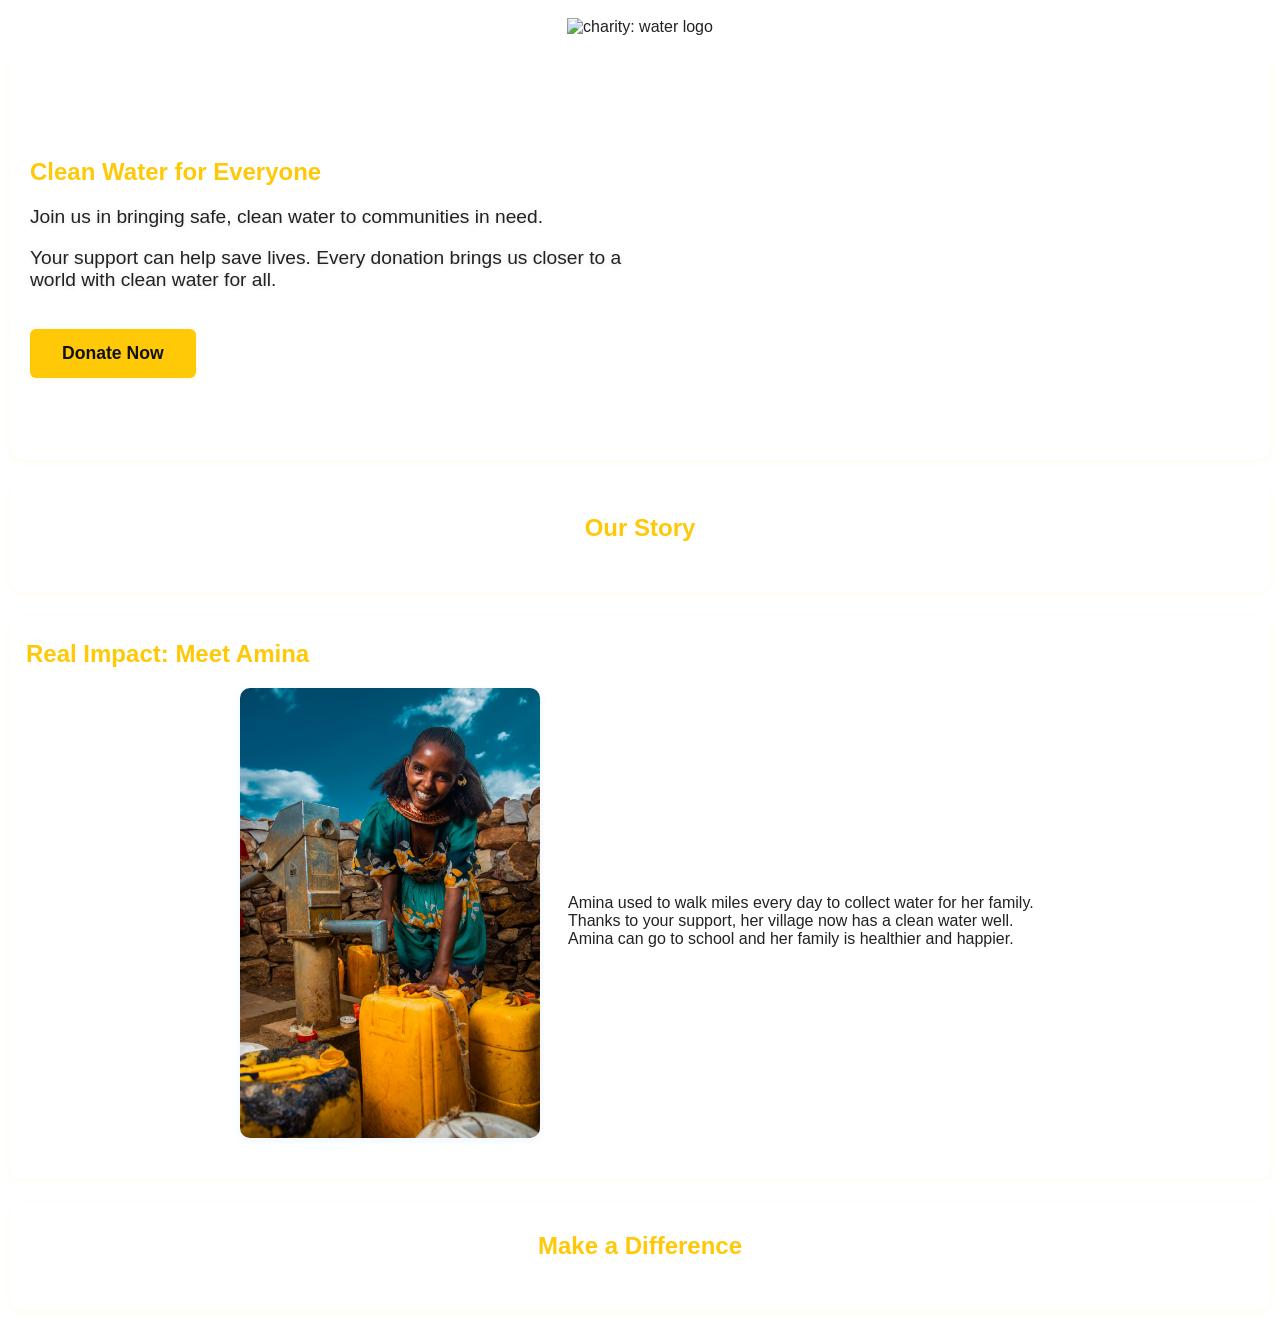
==== index.html @ 270a6a6c "Merge 40f218e3c31eead72f489c00c87bd85d3ef05721 into 8de39972045730d75a49623d07e45319fc58c8f6" ====
<!DOCTYPE html>
<html lang="en">
<head>
    <meta charset="UTF-8">
    <meta name="viewport" content="width=device-width, initial-scale=1.0">
    <title>Charity Water Landing Page</title>
    <link rel="stylesheet" href="styles.css">
</head>
<body>
    <!-- Hero Section: This is the main banner at the top of the page -->
    <!-- Logo banner at the top of the page -->
    <header style="width: 100%; text-align: center; margin-bottom: 24px;">
        <!-- Logo image across the top -->
        <img src="img/cw_logo-2.png" alt="charity: water logo" style="max-width: 320px; width: 90%; height: auto; margin-top: 18px;">
    </header>


    <!-- Hero Section: This is the main banner at the top of the page -->
    <section class="hero">
        <div class="hero-content">
            <!-- Main headline -->
            <h1 style="color: #FFC907;">Clean Water for Everyone</h1>
            <!-- Subheadline -->
            <p>Join us in bringing safe, clean water to communities in need.</p>
            <!-- Call-to-Action moved up below subheadline -->
            <p>Your support can help save lives. Every donation brings us closer to a world with clean water for all.</p>
            <a href="#" class="donate-button">Donate Now</a>
        </div>
        <!-- No hero image -->
    </section>

    <!-- Story Section: This tells the story of the nonprofit -->
    <section class="story">
        <h2>Our Story</h2>
        <p>
         
    </section>

    <!-- Real-World Impact Story Section -->
    <section class="impact-story">
        <!-- Section headline -->
        <h2>Real Impact: Meet Amina</h2>
        <!-- Container for image and text -->
        <div class="impact-content">
            <!-- Impact image -->
            <img src="img/4760_Ethiopia_2019_CG-.jpg" alt="Amina smiling with clean water" class="impact-image">
            <!-- Impact story text -->
            <p>
                Amina used to walk miles every day to collect water for her family. Thanks to your support, her village now has a clean water well. Amina can go to school and her family is healthier and happier.
            </p>
        </div>
    </section>

    <!-- Call-to-Action Section: This encourages visitors to take action -->
    <section class="call-to-action">
        <h2>Make a Difference</h2>
        <!-- The call-to-action content has been moved up to the hero section -->
    </section>
</body>
</html>
---- styles.css ----
/* Responsive Design: Make layout adapt to different screen sizes */
@media (max-width: 900px) {
  .hero {
    flex-direction: column;
    align-items: flex-start;
    text-align: left;
    padding: 24px 8px;
  }
  .hero-content {
    max-width: 100%;
  }
  .hero-image {
    max-width: 100%;
    margin-left: 0;
    margin-top: 18px;
  }
}

@media (max-width: 600px) {
  .hero h1 {
    font-size: 1.4em;
  }
  .hero p {
    font-size: 1em;
  }
  .impact-content {
    display: block;
    text-align: center;
  }
  .impact-image {
    width: 90%;
    max-width: 220px;
  }
}

@media (min-width: 601px) {
  .impact-content {
    display: flex;
    align-items: center;
    justify-content: center;
    gap: 28px;
    text-align: left;
    max-width: 800px;
    margin: 0 auto;
  }
  .impact-image {
    width: 300px;
  }
}
/* charity: water Brand Colors & Fonts

Primary Colors:
- Yellow:     #FFC907
- Blue:       #2E9DF7

Secondary Colors:
- Light Blue: #8BD1CB
- Green:      #4FCB53
- Orange:     #FF902A
- Red:        #F5402C
- Dark Green: #159A48
- Pink:       #F16061

Fonts:
- Proxima Nova
- Avenir

*/

/* 
  Charity: Water Landing Page Styles
  This CSS uses the provided color palette and beginner-friendly styles.
*/

/* Set up the main font and background color for the whole page */
body {
  background-color: #fff; /* White background for the whole page */
  /* Use Proxima Nova as the main font. If not available, use Arial or a generic sans-serif font. */
  font-family: 'Proxima Nova', Arial, sans-serif;
  margin: 0;
  padding: 0;
  color: #222;
}

/* Add a slight shadow and rounded corners to each section for depth */
section {
  background: #fff; /* White background for sections */
  border-radius: 12px; /* Rounded corners */
  box-shadow: 0 2px 8px rgba(255, 201, 7, 0.07); /* Soft yellow shadow */
  margin: 24px 10px; /* Space between sections */
  padding: 24px 16px;
}

/* Hero Section Styles */
.hero {
  display: flex; /* Place content and image side by side */
  align-items: center; /* Vertically center items */
  justify-content: space-between; /* Space between text and image */
  background: #fff; /* White background for hero section */
  color: #222; /* Dark text for contrast */
  text-align: left; /* Align text to the left */
  padding: 40px 20px;
  border-radius: 0 0 16px 16px; /* Only round bottom corners */
  min-height: 320px;
}

/* Container for the hero text */
.hero-content {
  flex: 1;
  max-width: 50%;
}

/* Hero image on the right */
.hero-image {
  flex: 1;
  max-width: 340px;
  width: 100%;
  border-radius: 12px;
  margin-left: 32px;
  box-shadow: 0 2px 8px rgba(0,0,0,0.10);
}
}

/* Make the headline bold and modern */
/* Make the headline bold and modern */
.hero h1 {
  font-size: 2.5em;
  font-weight: bold;
  letter-spacing: 1px;
  margin-bottom: 15px;
  color: #FFC907; /* Yellow color for the headline */
  text-shadow: 0 2px 8px rgba(0,0,0,0.15); /* Soft shadow for readability */
}

/* Style the subheadline */
.hero p {
  font-size: 1.2em;
  margin-top: 0;
  text-shadow: 0 1px 4px rgba(0,0,0,0.12);
}

/* Story Section Styles */
.story {
  background-color: #fff; /* White background for story section */
  color: #222;
  text-align: center;
  padding: 30px 20px;
}

/* Add accent color to section headings */
h2 {
  color: #FFC907; /* Primary yellow */
  margin-top: 0;
  font-weight: bold;
}

/* Call-to-Action Section Styles */
/* Call-to-Action Section Styles */
.call-to-action {
  background-color: #fff; /* White background */
  color: #222;
  text-align: center;
  padding: 30px 20px;
}

/* Style the impact story image */
.impact-image {
  width: 100%;
  max-width: 320px;
  border-radius: 10px;
  margin-bottom: 16px;
  box-shadow: 0 2px 8px rgba(46, 157, 247, 0.10);
}

/* Donate Button Styles */
/* Donate Button Styles with visual enhancements */
.donate-button {
  display: inline-block;
  background-color: #FFC907; /* Yellow */
  color: #111; /* Black text for better contrast */
  padding: 14px 32px;
  text-decoration: none;
  border-radius: 6px;
  font-weight: bold;
  font-size: 1.1em;
  margin-top: 18px;
  box-shadow: 0 2px 8px rgba(255, 201, 7, 0.10);
  transition: background 0.3s, transform 0.2s, box-shadow 0.3s;
  border: none;
  cursor: pointer;
  position: relative;
  overflow: hidden;
}

/* Add a subtle animated shine effect on hover */
.donate-button::after {
  content: "";
  position: absolute;
  top: 0;
  left: -75%;
  width: 50%;
  height: 100%;
  background: linear-gradient(120deg, rgba(255,255,255,0.2) 0%, rgba(255,255,255,0.6) 60%, rgba(255,255,255,0.2) 100%);
  transform: skewX(-20deg);
  transition: left 0.5s;
}
.donate-button:hover::after {
  left: 120%;
}

/* Change button color and add a pop effect on hover */
.donate-button:hover {
  background-color: #e6b800; /* Slightly darker yellow for hover */
  color: #111;
  transform: translateY(-2px) scale(1.06);
  box-shadow: 0 6px 18px rgba(255, 201, 7, 0.18);
}

/* Add a soft shadow and scale effect to images on hover */
.impact-image:hover {
  box-shadow: 0 8px 24px rgba(79, 203, 83, 0.18);
  transform: scale(1.04) rotate(-1deg);
  transition: box-shadow 0.3s, transform 0.3s;
}
}

/* Change button color when hovered */
.donate-button:hover {
  background-color: #e6b800; /* Slightly darker yellow for hover */
  color: #111;
  transform: translateY(-2px) scale(1.04); /* Slight lift */
}

/* Add some spacing between sections */
section {
  margin-bottom: 20px;
}

/* 
  Media Queries for Responsive Design
  Media queries help make your website look good on different screen sizes,
  like phones (small screens) and computers (large screens).
*/

/* This media query applies styles when the screen is 600px wide or less (like on most phones) */
@media (max-width: 600px) {
  /* Make hero section stack vertically on small screens */
  .hero {
    flex-direction: column;
    align-items: flex-start;
    padding: 24px 8px;
    font-size: 1em;
  }

  .hero-content {
    max-width: 100%;
  }

  .hero-image {
    max-width: 100%;
    margin-left: 0;
    margin-top: 18px;
  }

  /* Make headline font size smaller so it fits on small screens */
  .hero h1 {
    font-size: 1.4em;
  }

  /* Make subheadline font size smaller */
  .hero p {
    font-size: 1em;
  }

  /* Make story and call-to-action sections have less padding */
  .story,
  .call-to-action,
  .donation-section {
    padding: 14px 8px;
  }

  /* Make impact story image smaller and stack above the text */
  .impact-content {
    display: block; /* Stack items vertically */
    text-align: center;
  }

  .impact-image {
    width: 90%;    /* Make image take up most of the width */
    max-width: 220px;
  }
}

/* This media query applies styles when the screen is wider than 600px (like on tablets and computers) */
@media (min-width: 601px) {
  /* Show image and text side by side in the impact story */
  .impact-content {
    display: flex;           /* Place items in a row */
    align-items: center;     /* Vertically center items */
    justify-content: center; /* Center the whole group */
    gap: 28px;               /* Space between image and text */
    text-align: left;
    max-width: 800px;
    margin: 0 auto;
  }

  .impact-image {
    width: 300px;
  }
}
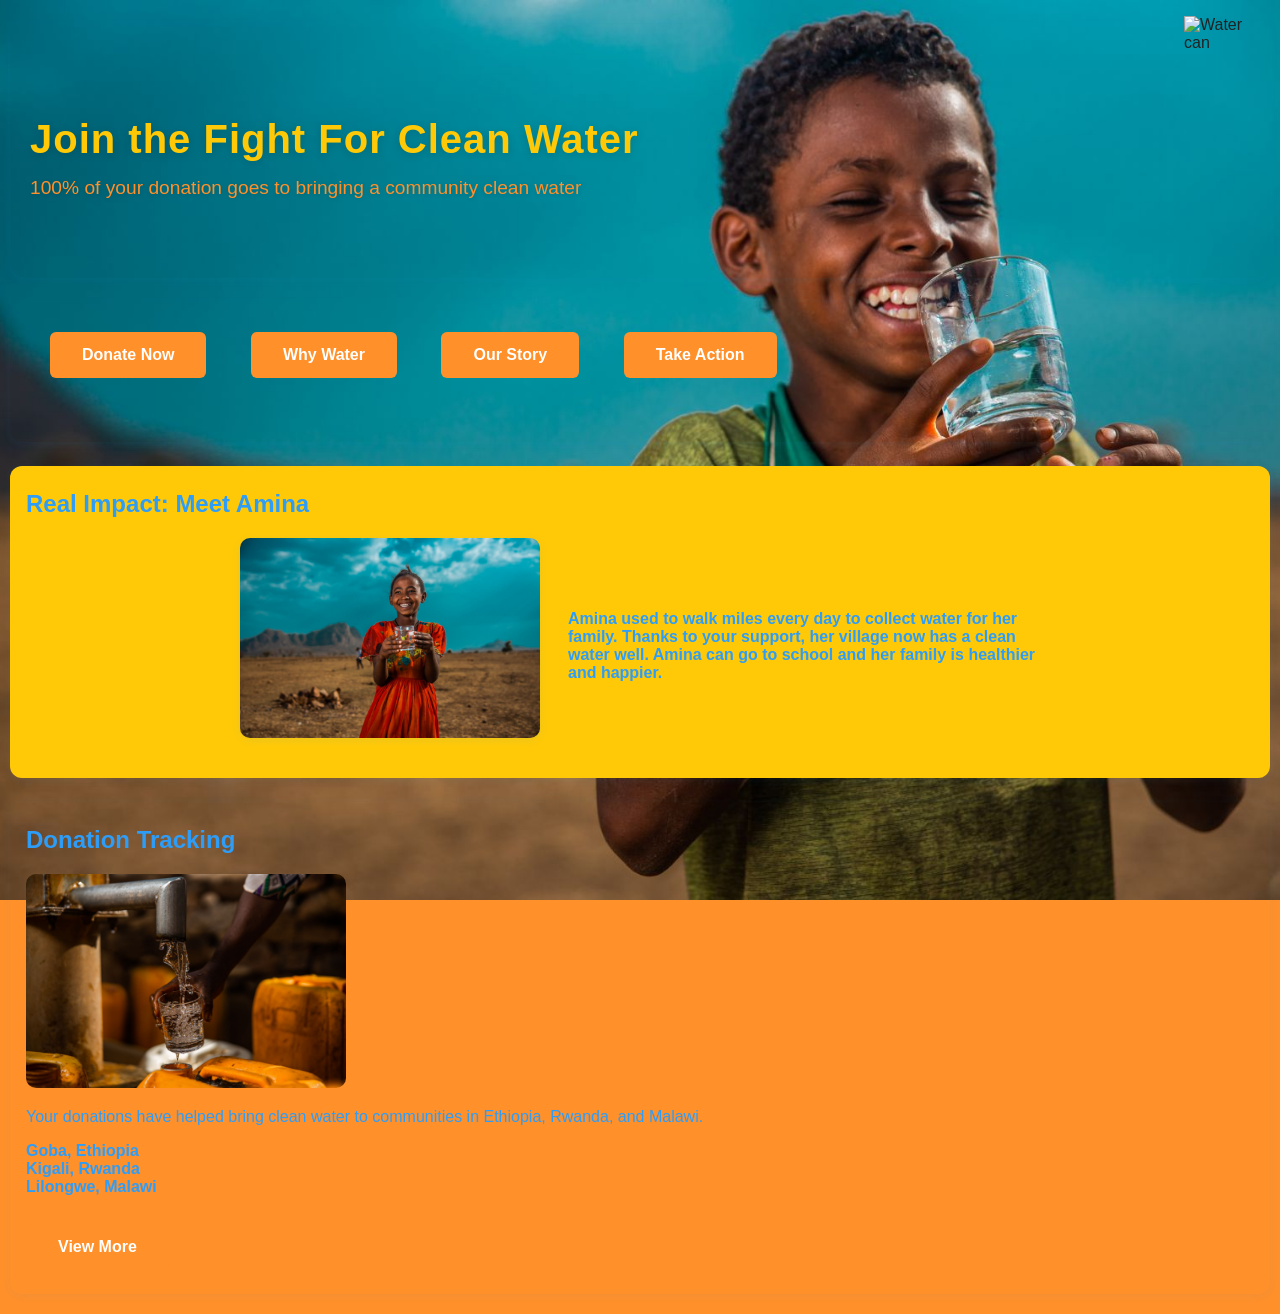
==== commit 22adec6e: "Merge 6e62cc347d6acde64c1f2176687f38a9a14c0275 into cb9a06643edb274144981ac21687853d99c956c7" ====
--- a/index.html
+++ b/index.html
@@ -7,31 +7,23 @@
     <link rel="stylesheet" href="styles.css">
 </head>
 <body>
-    <!-- Hero Section: This is the main banner at the top of the page -->
-    <!-- Logo banner at the top of the page -->
-    <header style="width: 100%; text-align: center; margin-bottom: 24px;">
-        <!-- Logo image across the top -->
-        <img src="img/cw_logo-2.png" alt="charity: water logo" style="max-width: 320px; width: 90%; height: auto; margin-top: 18px;">
-    </header>
-
+    <!-- Water can image in the top-left corner of the page -->
+    <img src="img/water-can-transparent.png" alt="Water can" class="water-can">
 
     <!-- Hero Section: This is the main banner at the top of the page -->
     <section class="hero">
-        <div class="hero-content">
-            <!-- Main headline -->
-            <h1 style="color: #FFC907;">Clean Water for Everyone</h1>
-            <!-- Subheadline -->
-            <p>Join us in bringing safe, clean water to communities in need.</p>
-            <!-- Call-to-Action moved up below subheadline -->
-            <p>Your support can help save lives. Every donation brings us closer to a world with clean water for all.</p>
-            <a href="#" class="donate-button">Donate Now</a>
-        </div>
-        <!-- No hero image -->
+        <!-- Main headline -->
+        <h1>Join the Fight For Clean Water</h1>
+        <!-- Subheadline -->
+        <p>100% of your donation goes to bringing a community clean water</p>
     </section>
 
     <!-- Story Section: This tells the story of the nonprofit -->
     <section class="story">
-        <h2>Our Story</h2>
+        <a href="#" class="story-button">Donate Now</a>
+        <a href="#" class="story-button">Why Water</a>
+        <a href="#" class="story-button our-story-button">Our Story</a>
+        <a href="#" class="story-button">Take Action</a>
         <p>
          
     </section>
@@ -43,7 +35,7 @@
         <!-- Container for image and text -->
         <div class="impact-content">
             <!-- Impact image -->
-            <img src="img/4760_Ethiopia_2019_CG-.jpg" alt="Amina smiling with clean water" class="impact-image">
+            <img src="img/4891_Ethiopia_2019_CG-.jpg" alt="Amina smiling with clean water" class="impact-image">
             <!-- Impact story text -->
             <p>
                 Amina used to walk miles every day to collect water for her family. Thanks to your support, her village now has a clean water well. Amina can go to school and her family is healthier and happier.
@@ -51,10 +43,18 @@
         </div>
     </section>
 
-    <!-- Call-to-Action Section: This encourages visitors to take action -->
-    <section class="call-to-action">
-        <h2>Make a Difference</h2>
-        <!-- The call-to-action content has been moved up to the hero section -->
+    <!-- Donation Tracking Section: Shows communities reached by clean water projects -->
+    <section class="donation-tracking">
+        <h2>Donation Tracking</h2>
+        <img src="img/4666_Ethiopia_2019_CG-.jpg" alt="Community receiving clean water" class="tracking-image">
+        <p>Your donations have helped bring clean water to communities in Ethiopia, Rwanda, and Malawi.</p>
+        <ul class="community-list">
+            <li>Goba, Ethiopia</li>
+            <li>Kigali, Rwanda</li>
+            <li>Lilongwe, Malawi</li>
+        </ul>
+        <a href="#" class="tracking-button">View More</a>
     </section>
+
 </body>
 </html>
--- a/styles.css
+++ b/styles.css
@@ -1,52 +1,3 @@
-/* Responsive Design: Make layout adapt to different screen sizes */
-@media (max-width: 900px) {
-  .hero {
-    flex-direction: column;
-    align-items: flex-start;
-    text-align: left;
-    padding: 24px 8px;
-  }
-  .hero-content {
-    max-width: 100%;
-  }
-  .hero-image {
-    max-width: 100%;
-    margin-left: 0;
-    margin-top: 18px;
-  }
-}
-
-@media (max-width: 600px) {
-  .hero h1 {
-    font-size: 1.4em;
-  }
-  .hero p {
-    font-size: 1em;
-  }
-  .impact-content {
-    display: block;
-    text-align: center;
-  }
-  .impact-image {
-    width: 90%;
-    max-width: 220px;
-  }
-}
-
-@media (min-width: 601px) {
-  .impact-content {
-    display: flex;
-    align-items: center;
-    justify-content: center;
-    gap: 28px;
-    text-align: left;
-    max-width: 800px;
-    margin: 0 auto;
-  }
-  .impact-image {
-    width: 300px;
-  }
-}
 /* charity: water Brand Colors & Fonts
 
 Primary Colors:
@@ -74,90 +25,159 @@
 
 /* Set up the main font and background color for the whole page */
 body {
-  background-color: #fff; /* White background for the whole page */
-  /* Use Proxima Nova as the main font. If not available, use Arial or a generic sans-serif font. */
-  font-family: 'Proxima Nova', Arial, sans-serif;
+  background-color: #FF902A; /* Charity: water orange */
+  background-image: url('img/child.jpg');
+  background-size: cover;
+  background-position: center;
+  background-repeat: no-repeat;
+  background-attachment: fixed;
+  font-family: 'Proxima Nova', sans-serif;
   margin: 0;
   padding: 0;
   color: #222;
+}
+
+/* Position the water can in the top-left corner */
+.water-can {
+  position: fixed;
+  top: 16px;
+  right: 16px;
+  width: 80px;
+  z-index: 10;
 }
 
 /* Add a slight shadow and rounded corners to each section for depth */
 section {
   background: #fff; /* White background for sections */
   border-radius: 12px; /* Rounded corners */
-  box-shadow: 0 2px 8px rgba(255, 201, 7, 0.07); /* Soft yellow shadow */
+  box-shadow: 0 2px 8px rgba(46, 157, 247, 0.07); /* Soft blue shadow */
   margin: 24px 10px; /* Space between sections */
   padding: 24px 16px;
 }
 
 /* Hero Section Styles */
 .hero {
-  display: flex; /* Place content and image side by side */
-  align-items: center; /* Vertically center items */
-  justify-content: space-between; /* Space between text and image */
-  background: #fff; /* White background for hero section */
-  color: #222; /* Dark text for contrast */
-  text-align: left; /* Align text to the left */
-  padding: 40px 20px;
+  position: relative; /* Needed for overlay */
+  /* Set a background image that covers the whole section */
+  background-image: none;
+  background-size: cover;      /* Make the image cover the whole area */
+  background-position: center; /* Center the image */
+  background-repeat: no-repeat;
+  color: #fff;                 /* White text for contrast */
+  text-align: center;          /* Center the text */
+  padding: 60px 20px;          /* Add space above and below */
   border-radius: 0 0 16px 16px; /* Only round bottom corners */
-  min-height: 320px;
-}
-
-/* Container for the hero text */
-.hero-content {
-  flex: 1;
-  max-width: 50%;
-}
-
-/* Hero image on the right */
-.hero-image {
-  flex: 1;
-  max-width: 340px;
-  width: 100%;
-  border-radius: 12px;
-  margin-left: 32px;
-  box-shadow: 0 2px 8px rgba(0,0,0,0.10);
-}
-}
-
-/* Make the headline bold and modern */
+
+  /* Add a dark overlay for better text readability */
+  /* This uses a simple linear-gradient overlay */
+  background-blend-mode: darken;
+  background-color: transparent;
+}
+
 /* Make the headline bold and modern */
 .hero h1 {
   font-size: 2.5em;
   font-weight: bold;
+  color: #FFC907;
+  text-align: left;
   letter-spacing: 1px;
   margin-bottom: 15px;
-  color: #FFC907; /* Yellow color for the headline */
   text-shadow: 0 2px 8px rgba(0,0,0,0.15); /* Soft shadow for readability */
 }
 
 /* Style the subheadline */
 .hero p {
   font-size: 1.2em;
+  color: #FF902A;
+  text-align: left;
   margin-top: 0;
   text-shadow: 0 1px 4px rgba(0,0,0,0.12);
 }
 
 /* Story Section Styles */
 .story {
-  background-color: #fff; /* White background for story section */
+  background-color: transparent;
   color: #222;
-  text-align: center;
+  text-align: left;
   padding: 30px 20px;
+}
+
+/* Style the story section buttons */
+.story-button {
+  display: inline-block;
+  background-color: #FF902A;
+  color: #fff;
+  padding: 14px 32px;
+  margin: 0 20px 18px;
+  text-decoration: none;
+  border-radius: 6px;
+  font-weight: bold;
+}
+
+.our-story-button {
+  background-color: #FF902A;
+  background-image: none;
+}
+
+.impact-story {
+  background-color: #FFC907;
+}
+
+.impact-story h2 {
+  color: #2E9DF7;
+}
+
+.impact-story p {
+  color: #2E9DF7;
+  font-weight: bold;
+}
+
+.donation-tracking {
+  background-color: transparent;
+  color: #FF902A;
+  text-align: left;
+}
+
+.tracking-image {
+  width: 100%;
+  max-width: 320px;
+  border-radius: 10px;
+}
+
+.donation-tracking h2,
+.donation-tracking p {
+  color: #2E9DF7;
+}
+
+.community-list {
+  color: #2E9DF7;
+  font-weight: bold;
+  text-align: left;
+  list-style: none;
+  padding-left: 0;
+}
+
+.tracking-button {
+  display: inline-block;
+  background-color: #FF902A;
+  color: #fff;
+  padding: 14px 32px;
+  margin-top: 12px;
+  text-decoration: none;
+  border-radius: 6px;
+  font-weight: bold;
 }
 
 /* Add accent color to section headings */
 h2 {
-  color: #FFC907; /* Primary yellow */
+  color: #2E9DF7; /* Primary blue */
   margin-top: 0;
   font-weight: bold;
 }
 
-/* Call-to-Action Section Styles */
 /* Call-to-Action Section Styles */
 .call-to-action {
-  background-color: #fff; /* White background */
+  background-color: #FFC907; /* Primary Yellow */
   color: #222;
   text-align: center;
   padding: 30px 20px;
@@ -173,61 +193,25 @@
 }
 
 /* Donate Button Styles */
-/* Donate Button Styles with visual enhancements */
 .donate-button {
   display: inline-block;
-  background-color: #FFC907; /* Yellow */
-  color: #111; /* Black text for better contrast */
+  background-color: #FF902A; /* Orange */
+  color: #fff;
   padding: 14px 32px;
   text-decoration: none;
   border-radius: 6px;
   font-weight: bold;
   font-size: 1.1em;
   margin-top: 18px;
-  box-shadow: 0 2px 8px rgba(255, 201, 7, 0.10);
-  transition: background 0.3s, transform 0.2s, box-shadow 0.3s;
+  box-shadow: 0 2px 8px rgba(79, 203, 83, 0.10);
+  transition: background 0.3s, transform 0.2s;
   border: none;
   cursor: pointer;
-  position: relative;
-  overflow: hidden;
-}
-
-/* Add a subtle animated shine effect on hover */
-.donate-button::after {
-  content: "";
-  position: absolute;
-  top: 0;
-  left: -75%;
-  width: 50%;
-  height: 100%;
-  background: linear-gradient(120deg, rgba(255,255,255,0.2) 0%, rgba(255,255,255,0.6) 60%, rgba(255,255,255,0.2) 100%);
-  transform: skewX(-20deg);
-  transition: left 0.5s;
-}
-.donate-button:hover::after {
-  left: 120%;
-}
-
-/* Change button color and add a pop effect on hover */
-.donate-button:hover {
-  background-color: #e6b800; /* Slightly darker yellow for hover */
-  color: #111;
-  transform: translateY(-2px) scale(1.06);
-  box-shadow: 0 6px 18px rgba(255, 201, 7, 0.18);
-}
-
-/* Add a soft shadow and scale effect to images on hover */
-.impact-image:hover {
-  box-shadow: 0 8px 24px rgba(79, 203, 83, 0.18);
-  transform: scale(1.04) rotate(-1deg);
-  transition: box-shadow 0.3s, transform 0.3s;
-}
 }
 
 /* Change button color when hovered */
 .donate-button:hover {
-  background-color: #e6b800; /* Slightly darker yellow for hover */
-  color: #111;
+  background-color: #159A48; /* Dark Green */
   transform: translateY(-2px) scale(1.04); /* Slight lift */
 }
 
@@ -244,22 +228,10 @@
 
 /* This media query applies styles when the screen is 600px wide or less (like on most phones) */
 @media (max-width: 600px) {
-  /* Make hero section stack vertically on small screens */
+  /* Make hero section padding smaller on small screens */
   .hero {
-    flex-direction: column;
-    align-items: flex-start;
-    padding: 24px 8px;
+    padding: 32px 8px;
     font-size: 1em;
-  }
-
-  .hero-content {
-    max-width: 100%;
-  }
-
-  .hero-image {
-    max-width: 100%;
-    margin-left: 0;
-    margin-top: 18px;
   }
 
   /* Make headline font size smaller so it fits on small screens */
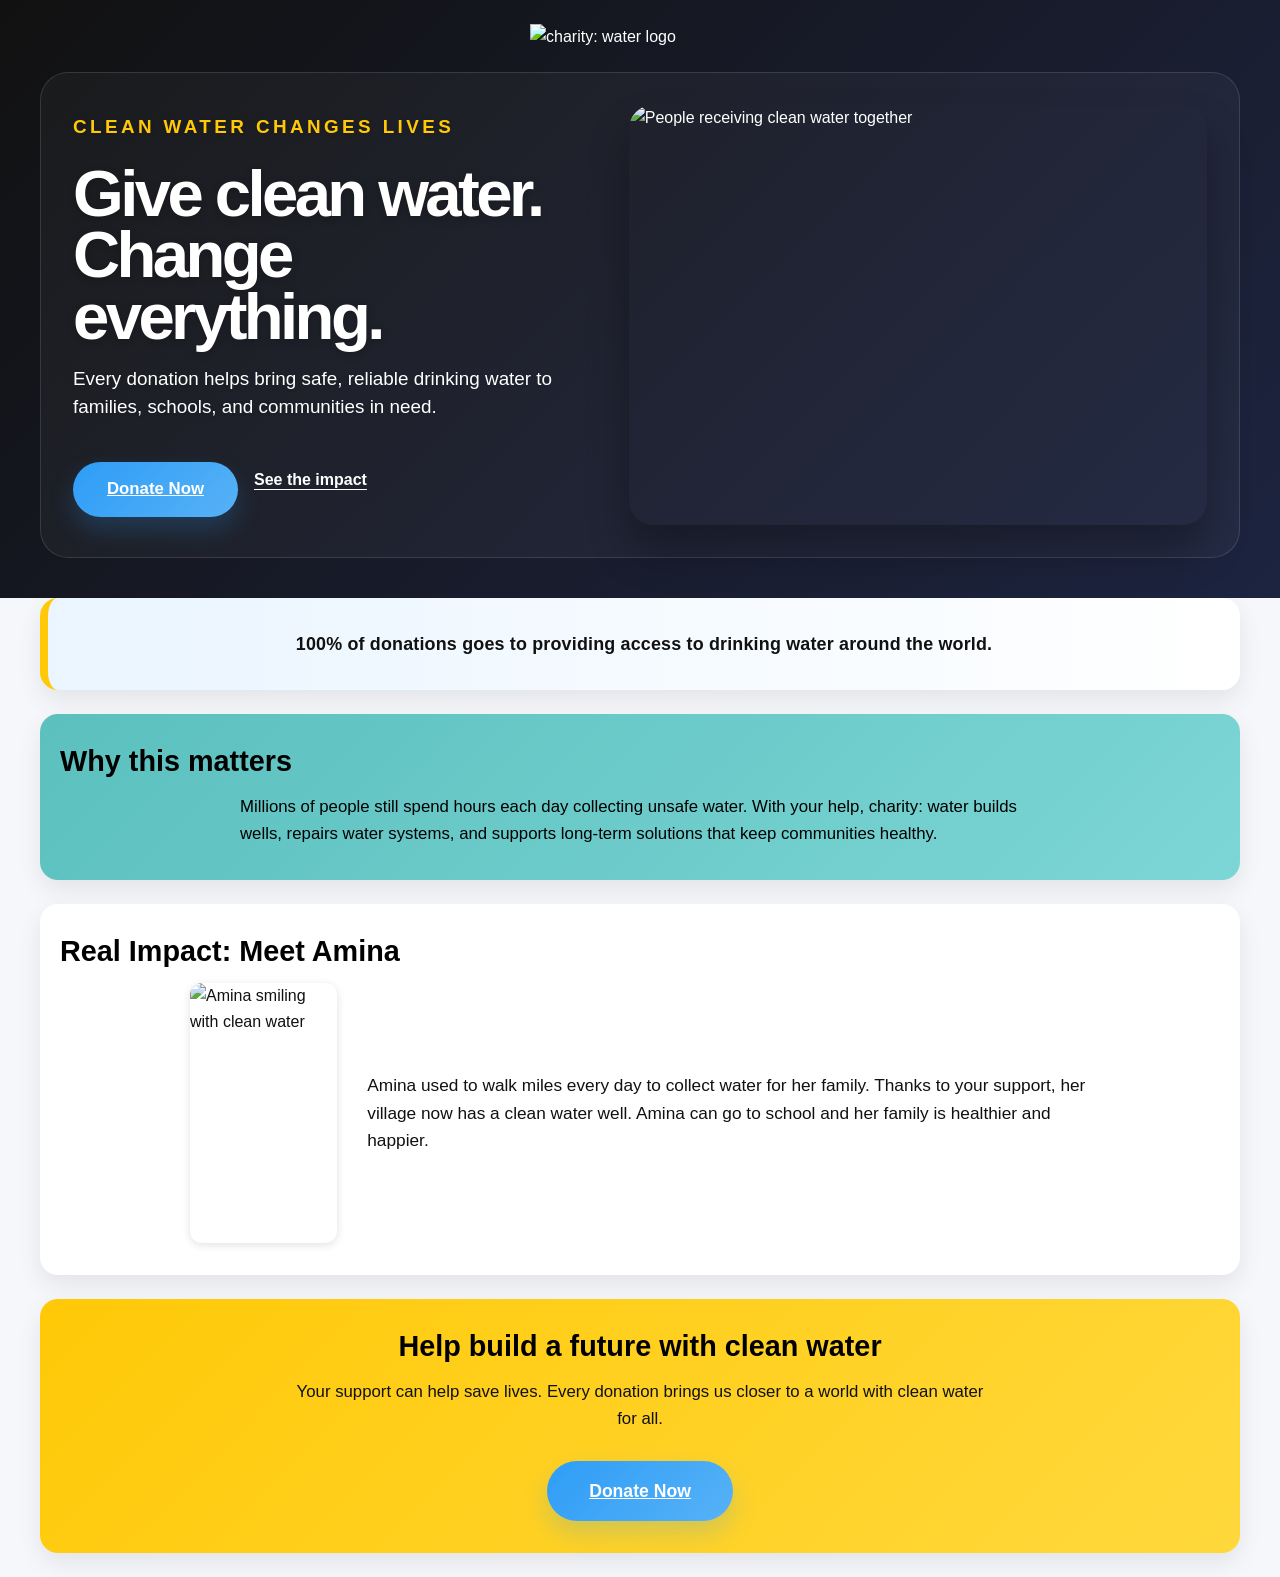
==== commit 4091ef0d: "Merge b5ec76b28bcc269a799c31f60fef8aa94917f5ca into cb9a06643edb274144981ac21687853d99c956c7" ====
--- a/index.html
+++ b/index.html
@@ -3,29 +3,49 @@
 <head>
     <meta charset="UTF-8">
     <meta name="viewport" content="width=device-width, initial-scale=1.0">
-    <title>Charity Water Landing Page</title>
+    <title>charity: water</title>
     <link rel="stylesheet" href="styles.css">
 </head>
 <body>
-    <!-- Water can image in the top-left corner of the page -->
-    <img src="img/water-can-transparent.png" alt="Water can" class="water-can">
-
     <!-- Hero Section: This is the main banner at the top of the page -->
     <section class="hero">
-        <!-- Main headline -->
-        <h1>Join the Fight For Clean Water</h1>
-        <!-- Subheadline -->
-        <p>100% of your donation goes to bringing a community clean water</p>
+        <div class="hero-content">
+            <div class="brand-lockup">
+                <img src="img/cw_logo.png" alt="charity: water logo" class="brand-logo">
+            </div>
+
+            <div class="hero-panel">
+                <div class="hero-copy">
+                    <p class="eyebrow">Clean water changes lives</p>
+                    <!-- Main headline -->
+                    <h1>Give clean water. Change everything.</h1>
+                    <!-- Subheadline -->
+                    <p>Every donation helps bring safe, reliable drinking water to families, schools, and communities in need.</p>
+
+                    <div class="hero-actions">
+                        <a href="https://www.charitywater.org/donate" class="donate-button">Donate Now</a>
+                        <a href="#story" class="secondary-link">See the impact</a>
+                    </div>
+                </div>
+
+                <div class="hero-image-wrap">
+                    <img src="https://images.unsplash.com/photo-1529156069898-49953e39b3ac?auto=format&fit=crop&w=1200&q=80" alt="People receiving clean water together" class="hero-image">
+                </div>
+            </div>
+        </div>
+    </section>
+
+    <!-- Donation statement section -->
+    <section class="statement-banner">
+        <p>100% of donations goes to providing access to drinking water around the world.</p>
     </section>
 
     <!-- Story Section: This tells the story of the nonprofit -->
-    <section class="story">
-        <a href="#" class="story-button">Donate Now</a>
-        <a href="#" class="story-button">Why Water</a>
-        <a href="#" class="story-button our-story-button">Our Story</a>
-        <a href="#" class="story-button">Take Action</a>
+    <section class="story" id="story">
+        <h2>Why this matters</h2>
         <p>
-         
+            Millions of people still spend hours each day collecting unsafe water. With your help, charity: water builds wells, repairs water systems, and supports long-term solutions that keep communities healthy.
+        </p>
     </section>
 
     <!-- Real-World Impact Story Section -->
@@ -35,7 +55,7 @@
         <!-- Container for image and text -->
         <div class="impact-content">
             <!-- Impact image -->
-            <img src="img/4891_Ethiopia_2019_CG-.jpg" alt="Amina smiling with clean water" class="impact-image">
+            <img src="https://images.unsplash.com/photo-1464983953574-0892a716854b?auto=format&fit=crop&w=600&q=80" alt="Amina smiling with clean water" class="impact-image">
             <!-- Impact story text -->
             <p>
                 Amina used to walk miles every day to collect water for her family. Thanks to your support, her village now has a clean water well. Amina can go to school and her family is healthier and happier.
@@ -43,18 +63,11 @@
         </div>
     </section>
 
-    <!-- Donation Tracking Section: Shows communities reached by clean water projects -->
-    <section class="donation-tracking">
-        <h2>Donation Tracking</h2>
-        <img src="img/4666_Ethiopia_2019_CG-.jpg" alt="Community receiving clean water" class="tracking-image">
-        <p>Your donations have helped bring clean water to communities in Ethiopia, Rwanda, and Malawi.</p>
-        <ul class="community-list">
-            <li>Goba, Ethiopia</li>
-            <li>Kigali, Rwanda</li>
-            <li>Lilongwe, Malawi</li>
-        </ul>
-        <a href="#" class="tracking-button">View More</a>
+    <!-- Call-to-Action Section: This encourages visitors to take action -->
+    <section class="call-to-action">
+        <h2>Help build a future with clean water</h2>
+        <p>Your support can help save lives. Every donation brings us closer to a world with clean water for all.</p>
+        <a href="https://www.charitywater.org/donate" class="donate-button donate-button--large">Donate Now</a>
     </section>
-
 </body>
 </html>
--- a/styles.css
+++ b/styles.css
@@ -15,268 +15,296 @@
 Fonts:
 - Proxima Nova
 - Avenir
-
 */
 
-/* 
+/*
   Charity: Water Landing Page Styles
   This CSS uses the provided color palette and beginner-friendly styles.
 */
 
-/* Set up the main font and background color for the whole page */
+:root {
+  --primary-yellow: #FFC907;
+  --primary-blue: #2E9DF7;
+  --teal: #5BC0BE;
+  --white: #ffffff;
+  --black: #000000;
+  --text-dark: #111111;
+  --soft-bg: #F5F7FA;
+  --panel-dark: #1A1A1A;
+  --soft-blue: #EAF5FF;
+}
+
+* {
+  box-sizing: border-box;
+}
+
 body {
-  background-color: #FF902A; /* Charity: water orange */
-  background-image: url('img/child.jpg');
-  background-size: cover;
-  background-position: center;
-  background-repeat: no-repeat;
-  background-attachment: fixed;
-  font-family: 'Proxima Nova', sans-serif;
   margin: 0;
   padding: 0;
-  color: #222;
-}
-
-/* Position the water can in the top-left corner */
-.water-can {
-  position: fixed;
-  top: 16px;
-  right: 16px;
-  width: 80px;
-  z-index: 10;
-}
-
-/* Add a slight shadow and rounded corners to each section for depth */
+  background-color: var(--soft-bg);
+  color: var(--text-dark);
+  font-family: 'Proxima Nova', 'Avenir', Arial, sans-serif;
+  line-height: 1.6;
+}
+
+img {
+  max-width: 100%;
+  display: block;
+}
+
 section {
-  background: #fff; /* White background for sections */
-  border-radius: 12px; /* Rounded corners */
-  box-shadow: 0 2px 8px rgba(46, 157, 247, 0.07); /* Soft blue shadow */
-  margin: 24px 10px; /* Space between sections */
-  padding: 24px 16px;
-}
-
-/* Hero Section Styles */
+  margin: 0 auto 24px;
+  padding: 32px 20px;
+  width: calc(100% - 20px);
+  max-width: 1200px;
+  border-radius: 18px;
+  box-shadow: 0 10px 24px rgba(17, 17, 17, 0.08);
+}
+
+h1,
+h2,
+p {
+  margin-top: 0;
+  line-height: 1.6;
+}
+
+h1 {
+  font-weight: 800;
+}
+
+h2 {
+  color: var(--black);
+  font-size: clamp(1.8rem, 2vw, 2.5rem);
+  line-height: 1.1;
+  font-weight: 800;
+  margin-bottom: 16px;
+}
+
 .hero {
-  position: relative; /* Needed for overlay */
-  /* Set a background image that covers the whole section */
-  background-image: none;
-  background-size: cover;      /* Make the image cover the whole area */
-  background-position: center; /* Center the image */
-  background-repeat: no-repeat;
-  color: #fff;                 /* White text for contrast */
-  text-align: center;          /* Center the text */
-  padding: 60px 20px;          /* Add space above and below */
-  border-radius: 0 0 16px 16px; /* Only round bottom corners */
-
-  /* Add a dark overlay for better text readability */
-  /* This uses a simple linear-gradient overlay */
-  background-blend-mode: darken;
-  background-color: transparent;
-}
-
-/* Make the headline bold and modern */
+  position: relative;
+  width: 100%;
+  max-width: none;
+  min-height: 580px;
+  margin: 0;
+  padding: 24px 20px 40px;
+  border-radius: 0;
+  background: linear-gradient(135deg, #111111 0%, #1d2440 100%);
+  color: var(--white);
+  box-shadow: none;
+}
+
+.hero-content {
+  max-width: 1200px;
+  margin: 0 auto;
+}
+
+.brand-lockup {
+  display: flex;
+  justify-content: center;
+  margin-bottom: 22px;
+}
+
+.brand-logo {
+  max-width: 220px;
+  width: 100%;
+  height: auto;
+  filter: hue-rotate(-18deg) saturate(1.8) brightness(1.1);
+}
+
+.hero-panel {
+  display: flex;
+  align-items: center;
+  justify-content: space-between;
+  gap: 30px;
+  padding: 32px;
+  border: 1px solid rgba(255, 255, 255, 0.12);
+  border-radius: 28px;
+  background: rgba(255, 255, 255, 0.04);
+}
+
+.hero-copy {
+  flex: 1;
+  text-align: left;
+}
+
+.eyebrow {
+  margin-bottom: 10px;
+  color: var(--primary-yellow);
+  font-size: 0.82rem;
+  font-weight: 800;
+  letter-spacing: 0.18em;
+  text-transform: uppercase;
+}
+
 .hero h1 {
-  font-size: 2.5em;
-  font-weight: bold;
-  color: #FFC907;
+  margin-bottom: 18px;
+  color: var(--white);
+  font-size: clamp(2.4rem, 5.1vw, 4.6rem);
+  line-height: 0.94;
+  letter-spacing: -0.055em;
+  font-weight: 900;
+  text-shadow: 0 2px 8px rgba(0, 0, 0, 0.2);
+}
+
+.hero p {
+  max-width: 700px;
+  margin: 0 0 22px;
+  font-size: 1.18rem;
+  line-height: 1.5;
+  text-shadow: 0 1px 4px rgba(0,0,0,0.12);
+}
+
+.hero-actions {
+  display: flex;
+  align-items: center;
+  gap: 16px;
+  flex-wrap: wrap;
+}
+
+.secondary-link {
+  color: var(--white);
+  font-weight: 700;
+  text-decoration: underline;
+  text-underline-offset: 4px;
+}
+
+.hero-image-wrap {
+  flex: 1.1;
+  min-height: 420px;
+  border-radius: 24px;
+  overflow: hidden;
+  box-shadow: 0 26px 42px rgba(0, 0, 0, 0.3);
+}
+
+.hero-image {
+  width: 100%;
+  height: 100%;
+  object-fit: cover;
+  display: block;
+}
+
+.statement-banner {
+  background: linear-gradient(90deg, var(--soft-blue) 0%, var(--white) 100%);
+  border-left: 8px solid var(--primary-yellow);
+  text-align: center;
+  font-size: 1.12rem;
+  font-weight: 700;
+  letter-spacing: 0.01em;
+}
+
+.statement-banner p {
+  margin: 0;
+}
+
+.story {
+  background: linear-gradient(135deg, var(--teal) 0%, #7cd6d5 100%);
+  color: var(--black);
+}
+
+.story p {
+  max-width: 800px;
+  margin: 0 auto;
+  font-size: 1.05rem;
+}
+
+.impact-story {
+  background-color: var(--white);
+}
+
+.impact-content {
+  display: flex;
+  align-items: center;
+  justify-content: center;
+  gap: 30px;
+  max-width: 900px;
+  margin: 0 auto;
   text-align: left;
-  letter-spacing: 1px;
-  margin-bottom: 15px;
-  text-shadow: 0 2px 8px rgba(0,0,0,0.15); /* Soft shadow for readability */
-}
-
-/* Style the subheadline */
-.hero p {
-  font-size: 1.2em;
-  color: #FF902A;
-  text-align: left;
-  margin-top: 0;
-  text-shadow: 0 1px 4px rgba(0,0,0,0.12);
-}
-
-/* Story Section Styles */
-.story {
-  background-color: transparent;
-  color: #222;
-  text-align: left;
-  padding: 30px 20px;
-}
-
-/* Style the story section buttons */
-.story-button {
-  display: inline-block;
-  background-color: #FF902A;
-  color: #fff;
-  padding: 14px 32px;
-  margin: 0 20px 18px;
-  text-decoration: none;
-  border-radius: 6px;
-  font-weight: bold;
-}
-
-.our-story-button {
-  background-color: #FF902A;
-  background-image: none;
-}
-
-.impact-story {
-  background-color: #FFC907;
-}
-
-.impact-story h2 {
-  color: #2E9DF7;
-}
-
-.impact-story p {
-  color: #2E9DF7;
-  font-weight: bold;
-}
-
-.donation-tracking {
-  background-color: transparent;
-  color: #FF902A;
-  text-align: left;
-}
-
-.tracking-image {
-  width: 100%;
-  max-width: 320px;
-  border-radius: 10px;
-}
-
-.donation-tracking h2,
-.donation-tracking p {
-  color: #2E9DF7;
-}
-
-.community-list {
-  color: #2E9DF7;
-  font-weight: bold;
-  text-align: left;
-  list-style: none;
-  padding-left: 0;
-}
-
-.tracking-button {
-  display: inline-block;
-  background-color: #FF902A;
-  color: #fff;
-  padding: 14px 32px;
-  margin-top: 12px;
-  text-decoration: none;
-  border-radius: 6px;
-  font-weight: bold;
-}
-
-/* Add accent color to section headings */
-h2 {
-  color: #2E9DF7; /* Primary blue */
-  margin-top: 0;
-  font-weight: bold;
-}
-
-/* Call-to-Action Section Styles */
+}
+
+.impact-image {
+  width: 300px;
+  height: 260px;
+  object-fit: cover;
+  border-radius: 12px;
+  box-shadow: 0 2px 8px rgba(0, 0, 0, 0.12);
+}
+
+.impact-content p {
+  margin: 0;
+  font-size: 1.08rem;
+}
+
 .call-to-action {
-  background-color: #FFC907; /* Primary Yellow */
-  color: #222;
+  background: linear-gradient(135deg, var(--primary-yellow) 0%, #ffd83c 100%);
   text-align: center;
-  padding: 30px 20px;
-}
-
-/* Style the impact story image */
-.impact-image {
-  width: 100%;
-  max-width: 320px;
-  border-radius: 10px;
-  margin-bottom: 16px;
-  box-shadow: 0 2px 8px rgba(46, 157, 247, 0.10);
-}
-
-/* Donate Button Styles */
+}
+
+.call-to-action h2 {
+  color: var(--black);
+}
+
+.call-to-action p {
+  max-width: 700px;
+  margin: 0 auto 10px;
+  font-size: 1.05rem;
+}
+
 .donate-button {
   display: inline-block;
-  background-color: #FF902A; /* Orange */
-  color: #fff;
-  padding: 14px 32px;
-  text-decoration: none;
-  border-radius: 6px;
-  font-weight: bold;
-  font-size: 1.1em;
   margin-top: 18px;
-  box-shadow: 0 2px 8px rgba(79, 203, 83, 0.10);
-  transition: background 0.3s, transform 0.2s;
-  border: none;
-  cursor: pointer;
-}
-
-/* Change button color when hovered */
+  padding: 14px 34px;
+  background: linear-gradient(135deg, var(--primary-blue) 0%, #57b2f6 100%);
+  color: var(--white);
+  border-radius: 999px;
+  font-weight: 700;
+  font-size: 1.05rem;
+  box-shadow: 0 12px 24px rgba(46, 157, 247, 0.22);
+  transition: transform 0.2s ease, box-shadow 0.2s ease;
+}
+
 .donate-button:hover {
-  background-color: #159A48; /* Dark Green */
-  transform: translateY(-2px) scale(1.04); /* Slight lift */
-}
-
-/* Add some spacing between sections */
-section {
-  margin-bottom: 20px;
-}
-
-/* 
-  Media Queries for Responsive Design
-  Media queries help make your website look good on different screen sizes,
-  like phones (small screens) and computers (large screens).
-*/
-
-/* This media query applies styles when the screen is 600px wide or less (like on most phones) */
+  background: linear-gradient(135deg, #248ee4 0%, #3aa3f1 100%);
+  transform: translateY(-2px);
+  box-shadow: 0 16px 28px rgba(46, 157, 247, 0.28);
+}
+
+.donate-button--large {
+  padding: 16px 42px;
+  font-size: 1.1rem;
+}
+
 @media (max-width: 600px) {
-  /* Make hero section padding smaller on small screens */
+  section {
+    width: calc(100% - 12px);
+    padding: 24px 14px;
+  }
+
   .hero {
-    padding: 32px 8px;
-    font-size: 1em;
-  }
-
-  /* Make headline font size smaller so it fits on small screens */
+    padding: 60px 14px;
+  }
+
   .hero h1 {
-    font-size: 1.4em;
-  }
-
-  /* Make subheadline font size smaller */
+    font-size: 2.2rem;
+  }
+
   .hero p {
-    font-size: 1em;
-  }
-
-  /* Make story and call-to-action sections have less padding */
-  .story,
-  .call-to-action,
-  .donation-section {
-    padding: 14px 8px;
-  }
-
-  /* Make impact story image smaller and stack above the text */
+    font-size: 1rem;
+  }
+
   .impact-content {
-    display: block; /* Stack items vertically */
+    display: block;
     text-align: center;
   }
 
   .impact-image {
-    width: 90%;    /* Make image take up most of the width */
-    max-width: 220px;
-  }
-}
-
-/* This media query applies styles when the screen is wider than 600px (like on tablets and computers) */
-@media (min-width: 601px) {
-  /* Show image and text side by side in the impact story */
-  .impact-content {
-    display: flex;           /* Place items in a row */
-    align-items: center;     /* Vertically center items */
-    justify-content: center; /* Center the whole group */
-    gap: 28px;               /* Space between image and text */
-    text-align: left;
-    max-width: 800px;
-    margin: 0 auto;
-  }
-
-  .impact-image {
-    width: 300px;
-  }
-}+    width: 100%;
+    max-width: 280px;
+    margin: 0 auto 16px;
+  }
+
+  .donate-button,
+  .donate-button--large {
+    width: 100%;
+    text-align: center;
+  }
+}
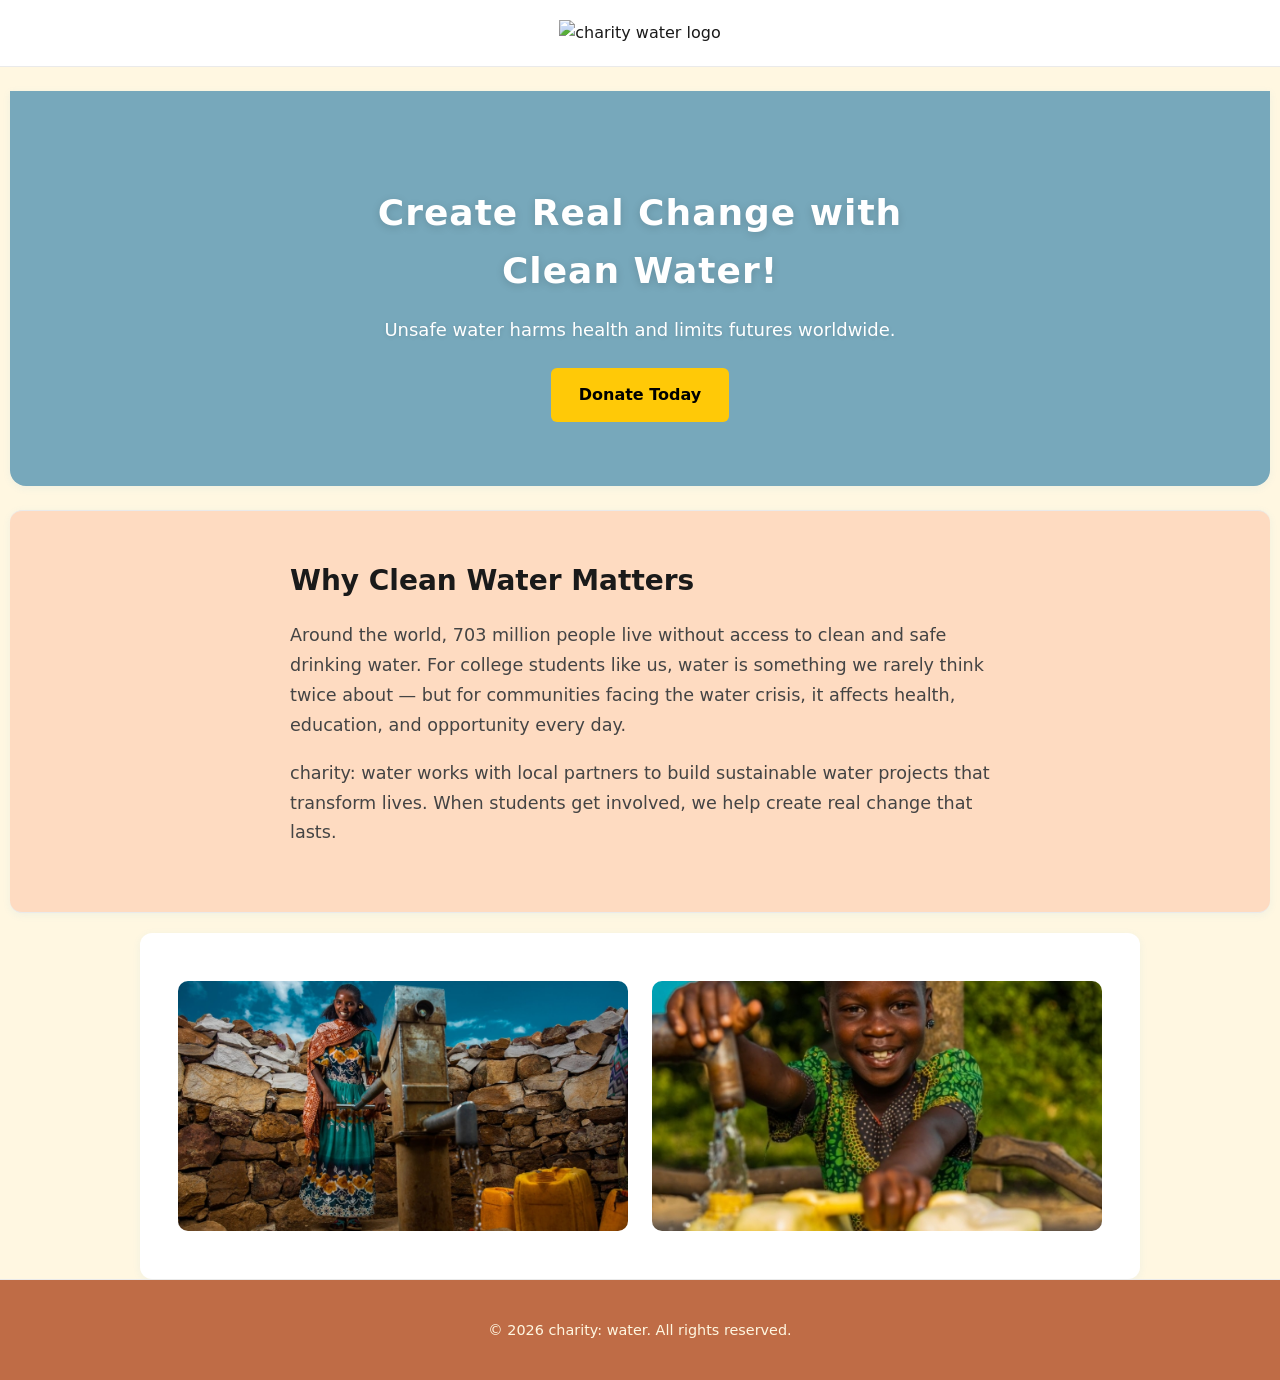
==== commit dcef6ecf: "Final landing page build" ====
--- a/index.html
+++ b/index.html
@@ -1,73 +1,51 @@
 <!DOCTYPE html>
 <html lang="en">
 <head>
-    <meta charset="UTF-8">
-    <meta name="viewport" content="width=device-width, initial-scale=1.0">
-    <title>charity: water</title>
-    <link rel="stylesheet" href="styles.css">
+  <meta charset="UTF-8">
+  <meta name="viewport" content="width=device-width, initial-scale=1.0">
+  <title>Charity Water Landing Page</title>
+  <link rel="stylesheet" href="styles.css">
 </head>
+
 <body>
-    <!-- Hero Section: This is the main banner at the top of the page -->
-    <section class="hero">
-        <div class="hero-content">
-            <div class="brand-lockup">
-                <img src="img/cw_logo.png" alt="charity: water logo" class="brand-logo">
-            </div>
 
-            <div class="hero-panel">
-                <div class="hero-copy">
-                    <p class="eyebrow">Clean water changes lives</p>
-                    <!-- Main headline -->
-                    <h1>Give clean water. Change everything.</h1>
-                    <!-- Subheadline -->
-                    <p>Every donation helps bring safe, reliable drinking water to families, schools, and communities in need.</p>
+  <!-- HEADER -->
+  <header>
+    <img src="img/cw_logo.png" class="logo" alt="charity water logo">
+  </header>
 
-                    <div class="hero-actions">
-                        <a href="https://www.charitywater.org/donate" class="donate-button">Donate Now</a>
-                        <a href="#story" class="secondary-link">See the impact</a>
-                    </div>
-                </div>
+  <!-- HERO SECTION -->
+  <section class="hero">
+    <div class="hero-content">
+      <h1>Create Real Change with Clean Water!</h1>
+      <p>Unsafe water harms health and limits futures worldwide.</p>
+      <a class="cta" href="#">Donate Today</a>
+    </div>
+  </section>
 
-                <div class="hero-image-wrap">
-                    <img src="https://images.unsplash.com/photo-1529156069898-49953e39b3ac?auto=format&fit=crop&w=1200&q=80" alt="People receiving clean water together" class="hero-image">
-                </div>
-            </div>
-        </div>
-    </section>
+  <!-- STORY SECTION -->
+  <section class="story">
+    <div class="story-content">
+      <h2>Why Clean Water Matters</h2>
+      <p>
+        Around the world, 703 million people live without access to clean and safe drinking water.
+        For college students like us, water is something we rarely think twice about — but for
+        communities facing the water crisis, it affects health, education, and opportunity every day.
+      </p>
+      <p>
+        charity: water works with local partners to build sustainable water projects that transform
+        lives. When students get involved, we help create real change that lasts.
+      </p>
+    </div>
+  </section>
 
-    <!-- Donation statement section -->
-    <section class="statement-banner">
-        <p>100% of donations goes to providing access to drinking water around the world.</p>
-    </section>
+    <!-- IMAGE GALLERY -->
+  <section class="images-gallery">
+    <img src="img/water1.jpg" alt="water image 1">
+    <img src="img/water2.jpg" alt="water image 2">
+  </section>
 
-    <!-- Story Section: This tells the story of the nonprofit -->
-    <section class="story" id="story">
-        <h2>Why this matters</h2>
-        <p>
-            Millions of people still spend hours each day collecting unsafe water. With your help, charity: water builds wells, repairs water systems, and supports long-term solutions that keep communities healthy.
-        </p>
-    </section>
-
-    <!-- Real-World Impact Story Section -->
-    <section class="impact-story">
-        <!-- Section headline -->
-        <h2>Real Impact: Meet Amina</h2>
-        <!-- Container for image and text -->
-        <div class="impact-content">
-            <!-- Impact image -->
-            <img src="https://images.unsplash.com/photo-1464983953574-0892a716854b?auto=format&fit=crop&w=600&q=80" alt="Amina smiling with clean water" class="impact-image">
-            <!-- Impact story text -->
-            <p>
-                Amina used to walk miles every day to collect water for her family. Thanks to your support, her village now has a clean water well. Amina can go to school and her family is healthier and happier.
-            </p>
-        </div>
-    </section>
-
-    <!-- Call-to-Action Section: This encourages visitors to take action -->
-    <section class="call-to-action">
-        <h2>Help build a future with clean water</h2>
-        <p>Your support can help save lives. Every donation brings us closer to a world with clean water for all.</p>
-        <a href="https://www.charitywater.org/donate" class="donate-button donate-button--large">Donate Now</a>
-    </section>
-</body>
-</html>
+  <!-- FOOTER -->
+  <footer class="footer">
+    <p>© 2026 charity: water. All rights reserved.</p>
+  </footer>
--- a/styles.css
+++ b/styles.css
@@ -15,296 +15,422 @@
 Fonts:
 - Proxima Nova
 - Avenir
+
 */
 
-/*
+/* 
   Charity: Water Landing Page Styles
   This CSS uses the provided color palette and beginner-friendly styles.
 */
 
-:root {
-  --primary-yellow: #FFC907;
-  --primary-blue: #2E9DF7;
-  --teal: #5BC0BE;
-  --white: #ffffff;
-  --black: #000000;
-  --text-dark: #111111;
-  --soft-bg: #F5F7FA;
-  --panel-dark: #1A1A1A;
-  --soft-blue: #EAF5FF;
-}
-
+/* Set up the main font and background color for the whole page */
+body {
+  background-color: #f4f8fb; /* Soft light blue for a fresh look */
+  font-family: 'Avenir', 'Proxima Nova', Arial, sans-serif;
+  margin: 0;
+  padding: 0;
+  color: #222;
+}
+
+/* Add a slight shadow and rounded corners to each section for depth */
+section {
+  background: #fff; /* White background for sections */
+  border-radius: 12px; /* Rounded corners */
+  box-shadow: 0 2px 8px rgba(46, 157, 247, 0.07); /* Soft blue shadow */
+  margin: 24px 10px; /* Space between sections */
+  padding: 24px 16px;
+}
+
+/* Hero Section Styles */
+.hero {
+  position: relative; /* Needed for overlay */
+  /* Set a background image that covers the whole section */
+  background-image: url('https://images.unsplash.com/photo-1506744038136-46273834b3fb?auto=format&fit=crop&w=1500&q=80');
+  background-size: cover;      /* Make the image cover the whole area */
+  background-position: center; /* Center the image */
+  background-repeat: no-repeat;
+  color: #fff;                 /* White text for contrast */
+  text-align: center;          /* Center the text */
+  padding: 60px 20px;          /* Add space above and below */
+  border-radius: 0 0 16px 16px; /* Only round bottom corners */
+
+  /* Add a dark overlay for better text readability */
+  /* This uses a simple linear-gradient overlay */
+  background-blend-mode: darken;
+  background-color: rgba(46, 157, 247, 0.45); /* Blue overlay */
+}
+
+/* Make the headline bold and modern */
+.hero h1 {
+  font-size: 2.5em;
+  font-weight: bold;
+  letter-spacing: 1px;
+  margin-bottom: 15px;
+  text-shadow: 0 2px 8px rgba(0,0,0,0.15); /* Soft shadow for readability */
+}
+
+/* Style the subheadline */
+.hero p {
+  font-size: 1.2em;
+  margin-top: 0;
+  text-shadow: 0 1px 4px rgba(0,0,0,0.12);
+}
+
+/* Story Section Styles */
+.story {
+  background-color: #8BD1CB; /* Secondary Light Blue */
+  color: #222;
+  text-align: center;
+  padding: 30px 20px;
+}
+
+/* Add accent color to section headings */
+h2 {
+  color: #2E9DF7; /* Primary blue */
+  margin-top: 0;
+  font-weight: bold;
+}
+
+/* Call-to-Action Section Styles */
+.call-to-action {
+  background-color: #FFC907; /* Primary Yellow */
+  color: #222;
+  text-align: center;
+  padding: 30px 20px;
+}
+
+/* Style the impact story image */
+.impact-image {
+  width: 100%;
+  max-width: 320px;
+  border-radius: 10px;
+  margin-bottom: 16px;
+  box-shadow: 0 2px 8px rgba(46, 157, 247, 0.10);
+}
+
+/* Donate Button Styles */
+.donate-button {
+  display: inline-block;
+  background-color: #4FCB53; /* Green */
+  color: #fff;
+  padding: 14px 32px;
+  text-decoration: none;
+  border-radius: 6px;
+  font-weight: bold;
+  font-size: 1.1em;
+  margin-top: 18px;
+  box-shadow: 0 2px 8px rgba(79, 203, 83, 0.10);
+  transition: background 0.3s, transform 0.2s;
+  border: none;
+  cursor: pointer;
+}
+
+/* Change button color when hovered */
+.donate-button:hover {
+  background-color: #159A48; /* Dark Green */
+  transform: translateY(-2px) scale(1.04); /* Slight lift */
+}
+
+/* Add some spacing between sections */
+section {
+  margin-bottom: 20px;
+}
+
+/* 
+  Media Queries for Responsive Design
+  Media queries help make your website look good on different screen sizes,
+  like phones (small screens) and computers (large screens).
+*/
+
+/* This media query applies styles when the screen is 600px wide or less (like on most phones) */
+@media (max-width: 600px) {
+  /* Make hero section padding smaller on small screens */
+  .hero {
+    padding: 32px 8px;
+    font-size: 1em;
+  }
+
+  /* Make headline font size smaller so it fits on small screens */
+  .hero h1 {
+    font-size: 1.4em;
+  }
+
+  /* Make subheadline font size smaller */
+  .hero p {
+    font-size: 1em;
+  }
+
+  /* Make story and call-to-action sections have less padding */
+  .story,
+  .call-to-action,
+  .donation-section {
+    padding: 14px 8px;
+  }
+
+  /* Make impact story image smaller and stack above the text */
+  .impact-content {
+    display: block; /* Stack items vertically */
+    text-align: center;
+  }
+
+  .impact-image {
+    width: 90%;    /* Make image take up most of the width */
+    max-width: 220px;
+  }
+}
+
+/* This media query applies styles when the screen is wider than 600px (like on tablets and computers) */
+@media (min-width: 601px) {
+  /* Show image and text side by side in the impact story */
+  .impact-content {
+    display: flex;           /* Place items in a row */
+    align-items: center;     /* Vertically center items */
+    justify-content: center; /* Center the whole group */
+    gap: 28px;               /* Space between image and text */
+    text-align: left;
+    max-width: 800px;
+    margin: 0 auto;
+  }
+
+  .impact-image {
+    width: 300px;
+  }
+}
+/* Core Layout & Base Styles */
 * {
   box-sizing: border-box;
 }
 
 body {
+  background-color: #f4f8fb; /* Soft light blue for a fresh look */
+  font-family: system-ui, -apple-system, BlinkMacSystemFont, "Segoe UI", Roboto, sans-serif;
   margin: 0;
-  padding: 0;
-  background-color: var(--soft-bg);
-  color: var(--text-dark);
-  font-family: 'Proxima Nova', 'Avenir', Arial, sans-serif;
+  color: #1a1a1a;
   line-height: 1.6;
-}
-
-img {
-  max-width: 100%;
-  display: block;
-}
-
-section {
-  margin: 0 auto 24px;
-  padding: 32px 20px;
-  width: calc(100% - 20px);
-  max-width: 1200px;
-  border-radius: 18px;
-  box-shadow: 0 10px 24px rgba(17, 17, 17, 0.08);
-}
-
-h1,
-h2,
-p {
-  margin-top: 0;
-  line-height: 1.6;
-}
-
-h1 {
-  font-weight: 800;
-}
-
-h2 {
-  color: var(--black);
-  font-size: clamp(1.8rem, 2vw, 2.5rem);
-  line-height: 1.1;
-  font-weight: 800;
-  margin-bottom: 16px;
-}
-
+  text-align: center;
+}
+
+/* Header */
+header {
+  background: #ffffff;
+  padding: 1.25rem 2rem;
+  border-bottom: 1px solid #eaeaea;
+}
+
+.logo {
+  height: 60px;
+}
+
+/* Hero Section */
 .hero {
-  position: relative;
-  width: 100%;
-  max-width: none;
-  min-height: 580px;
-  margin: 0;
-  padding: 24px 20px 40px;
-  border-radius: 0;
-  background: linear-gradient(135deg, #111111 0%, #1d2440 100%);
-  color: var(--white);
-  box-shadow: none;
+  background: #f7f9fa;
+  padding: 4rem 1.25rem;
 }
 
 .hero-content {
-  max-width: 1200px;
-  margin: 0 auto;
-}
-
-.brand-lockup {
+  max-width: 650px;
+  margin: 0 auto;
+}
+
+.hero h1 {
+  font-size: 2.25rem;
+  margin-bottom: 1rem;
+}
+
+.hero p {
+  font-size: 1.125rem;
+  color: #555555;
+  margin-bottom: 1.5rem;
+}
+
+/* Call to Action */
+.cta {
+  display: inline-block;
+  background-color: #f9c80e;
+  color: #000000;
+  padding: 0.875rem 1.75rem;
+  border-radius: 6px;
+  text-decoration: none;
+  font-weight: 700;
+  transition: transform 0.2s ease, background-color 0.2s ease;
+}
+
+.cta:hover,
+.cta:focus-visible {
+  background-color: #e2b50b;
+  transform: translateY(-2px);
+  outline: 2px solid #000;
+  outline-offset: 2px;
+}
+
+/* STORY SECTION */
+.story {
+  background: #ffffff;
+  padding: 3rem 1.25rem;
+  border-top: 1px solid #eaeaea;
+  border-bottom: 1px solid #eaeaea;
+}
+
+.story-content {
+  max-width: 700px;
+  margin: 0 auto;
+  text-align: left;
+}
+
+.story h2 {
+  font-size: 1.75rem;
+  margin-bottom: 1rem;
+  color: #1a1a1a;
+}
+
+.story p {
+  font-size: 1.1rem;
+  color: #444444;
+  margin-bottom: 1rem;
+  line-height: 1.7;
+}
+
+/* Gallery Layout */
+.images-gallery {
   display: flex;
   justify-content: center;
-  margin-bottom: 22px;
-}
-
-.brand-logo {
-  max-width: 220px;
-  width: 100%;
-  height: auto;
-  filter: hue-rotate(-18deg) saturate(1.8) brightness(1.1);
-}
-
-.hero-panel {
+  gap: 1.5rem;
+  padding: 3rem 1.25rem;
+  max-width: 1000px;
+  margin: 0 auto;
+}
+
+.images-gallery img {
+  width: 50%;
+  max-width: 450px;
+  height: 250px;
+  object-fit: cover;
+  border-radius: 10px;
+}
+
+/* Mobile Responsiveness */
+@media (max-width: 768px) {
+  .images-gallery {
+    flex-direction: column;
+  }
+
+  .images-gallery img {
+    width: 100%;
+    height: auto;
+  }
+}
+
+/* Footer */
+.footer {
+  background: #ffffff;
+  padding: 1.5rem;
+  border-top: 1px solid #eaeaea;
+  font-size: 0.9rem;
+  color: #666;
+}
+/* BRAND COLORS */
+:root {
+  --yellow: #FFC907;
+  --light-blue: #77A8BB;
+  --light-cream: #FFF7E1;
+  --peach: #FEDBC1;
+  --brown: #BF6C46;
+}
+
+/* Base */
+body {
+  background-color: var(--light-cream);
+  font-family: system-ui, -apple-system, BlinkMacSystemFont, "Segoe UI", Roboto, sans-serif;
+  margin: 0;
+  color: #1a1a1a;
+  line-height: 1.6;
+  text-align: center;
+}
+
+/* Header */
+header {
+  background: #ffffff;
+  padding: 1.25rem 2rem;
+  border-bottom: 1px solid #eaeaea;
+}
+
+.logo {
+  height: 60px;
+}
+
+/* Hero */
+.hero {
+  background: var(--light-blue);
+  padding: 4rem 1.25rem;
+}
+
+.hero-content {
+  max-width: 650px;
+  margin: 0 auto;
+}
+
+.hero h1 {
+  font-size: 2.25rem;
+  margin-bottom: 1rem;
+}
+
+.hero p {
+  font-size: 1.125rem;
+  color: #ffffff;
+  margin-bottom: 1.5rem;
+}
+
+/* CTA */
+.cta {
+  display: inline-block;
+  background-color: var(--yellow);
+  color: #000000;
+  padding: 0.875rem 1.75rem;
+  border-radius: 6px;
+  text-decoration: none;
+  font-weight: 700;
+  transition: transform 0.2s ease, background-color 0.2s ease;
+}
+
+.cta:hover {
+  background-color: #e2b50b;
+  transform: translateY(-2px);
+}
+
+/* Story */
+.story {
+  background: var(--peach);
+  padding: 3rem 1.25rem;
+}
+
+.story-content {
+  max-width: 700px;
+  margin: 0 auto;
+  text-align: left;
+}
+
+/* Gallery */
+.images-gallery {
   display: flex;
-  align-items: center;
-  justify-content: space-between;
-  gap: 30px;
-  padding: 32px;
-  border: 1px solid rgba(255, 255, 255, 0.12);
-  border-radius: 28px;
-  background: rgba(255, 255, 255, 0.04);
-}
-
-.hero-copy {
-  flex: 1;
-  text-align: left;
-}
-
-.eyebrow {
-  margin-bottom: 10px;
-  color: var(--primary-yellow);
-  font-size: 0.82rem;
-  font-weight: 800;
-  letter-spacing: 0.18em;
-  text-transform: uppercase;
-}
-
-.hero h1 {
-  margin-bottom: 18px;
-  color: var(--white);
-  font-size: clamp(2.4rem, 5.1vw, 4.6rem);
-  line-height: 0.94;
-  letter-spacing: -0.055em;
-  font-weight: 900;
-  text-shadow: 0 2px 8px rgba(0, 0, 0, 0.2);
-}
-
-.hero p {
-  max-width: 700px;
-  margin: 0 0 22px;
-  font-size: 1.18rem;
-  line-height: 1.5;
-  text-shadow: 0 1px 4px rgba(0,0,0,0.12);
-}
-
-.hero-actions {
-  display: flex;
-  align-items: center;
-  gap: 16px;
-  flex-wrap: wrap;
-}
-
-.secondary-link {
-  color: var(--white);
-  font-weight: 700;
-  text-decoration: underline;
-  text-underline-offset: 4px;
-}
-
-.hero-image-wrap {
-  flex: 1.1;
-  min-height: 420px;
-  border-radius: 24px;
-  overflow: hidden;
-  box-shadow: 0 26px 42px rgba(0, 0, 0, 0.3);
-}
-
-.hero-image {
-  width: 100%;
-  height: 100%;
+  justify-content: center;
+  gap: 1.5rem;
+  padding: 3rem 1.25rem;
+  max-width: 1000px;
+  margin: 0 auto;
+}
+
+.images-gallery img {
+  width: 50%;
+  max-width: 450px;
+  height: 250px;
   object-fit: cover;
-  display: block;
-}
-
-.statement-banner {
-  background: linear-gradient(90deg, var(--soft-blue) 0%, var(--white) 100%);
-  border-left: 8px solid var(--primary-yellow);
-  text-align: center;
-  font-size: 1.12rem;
-  font-weight: 700;
-  letter-spacing: 0.01em;
-}
-
-.statement-banner p {
-  margin: 0;
-}
-
-.story {
-  background: linear-gradient(135deg, var(--teal) 0%, #7cd6d5 100%);
-  color: var(--black);
-}
-
-.story p {
-  max-width: 800px;
-  margin: 0 auto;
-  font-size: 1.05rem;
-}
-
-.impact-story {
-  background-color: var(--white);
-}
-
-.impact-content {
-  display: flex;
-  align-items: center;
-  justify-content: center;
-  gap: 30px;
-  max-width: 900px;
-  margin: 0 auto;
-  text-align: left;
-}
-
-.impact-image {
-  width: 300px;
-  height: 260px;
-  object-fit: cover;
-  border-radius: 12px;
-  box-shadow: 0 2px 8px rgba(0, 0, 0, 0.12);
-}
-
-.impact-content p {
-  margin: 0;
-  font-size: 1.08rem;
-}
-
-.call-to-action {
-  background: linear-gradient(135deg, var(--primary-yellow) 0%, #ffd83c 100%);
-  text-align: center;
-}
-
-.call-to-action h2 {
-  color: var(--black);
-}
-
-.call-to-action p {
-  max-width: 700px;
-  margin: 0 auto 10px;
-  font-size: 1.05rem;
-}
-
-.donate-button {
-  display: inline-block;
-  margin-top: 18px;
-  padding: 14px 34px;
-  background: linear-gradient(135deg, var(--primary-blue) 0%, #57b2f6 100%);
-  color: var(--white);
-  border-radius: 999px;
-  font-weight: 700;
-  font-size: 1.05rem;
-  box-shadow: 0 12px 24px rgba(46, 157, 247, 0.22);
-  transition: transform 0.2s ease, box-shadow 0.2s ease;
-}
-
-.donate-button:hover {
-  background: linear-gradient(135deg, #248ee4 0%, #3aa3f1 100%);
-  transform: translateY(-2px);
-  box-shadow: 0 16px 28px rgba(46, 157, 247, 0.28);
-}
-
-.donate-button--large {
-  padding: 16px 42px;
-  font-size: 1.1rem;
-}
-
-@media (max-width: 600px) {
-  section {
-    width: calc(100% - 12px);
-    padding: 24px 14px;
-  }
-
-  .hero {
-    padding: 60px 14px;
-  }
-
-  .hero h1 {
-    font-size: 2.2rem;
-  }
-
-  .hero p {
-    font-size: 1rem;
-  }
-
-  .impact-content {
-    display: block;
-    text-align: center;
-  }
-
-  .impact-image {
-    width: 100%;
-    max-width: 280px;
-    margin: 0 auto 16px;
-  }
-
-  .donate-button,
-  .donate-button--large {
-    width: 100%;
-    text-align: center;
-  }
-}
+  border-radius: 10px;
+}
+
+/* Footer */
+.footer {
+  background: var(--brown);
+  padding: 1.5rem;
+  color: var(--light-cream);
+  font-size: 0.9rem;
+}
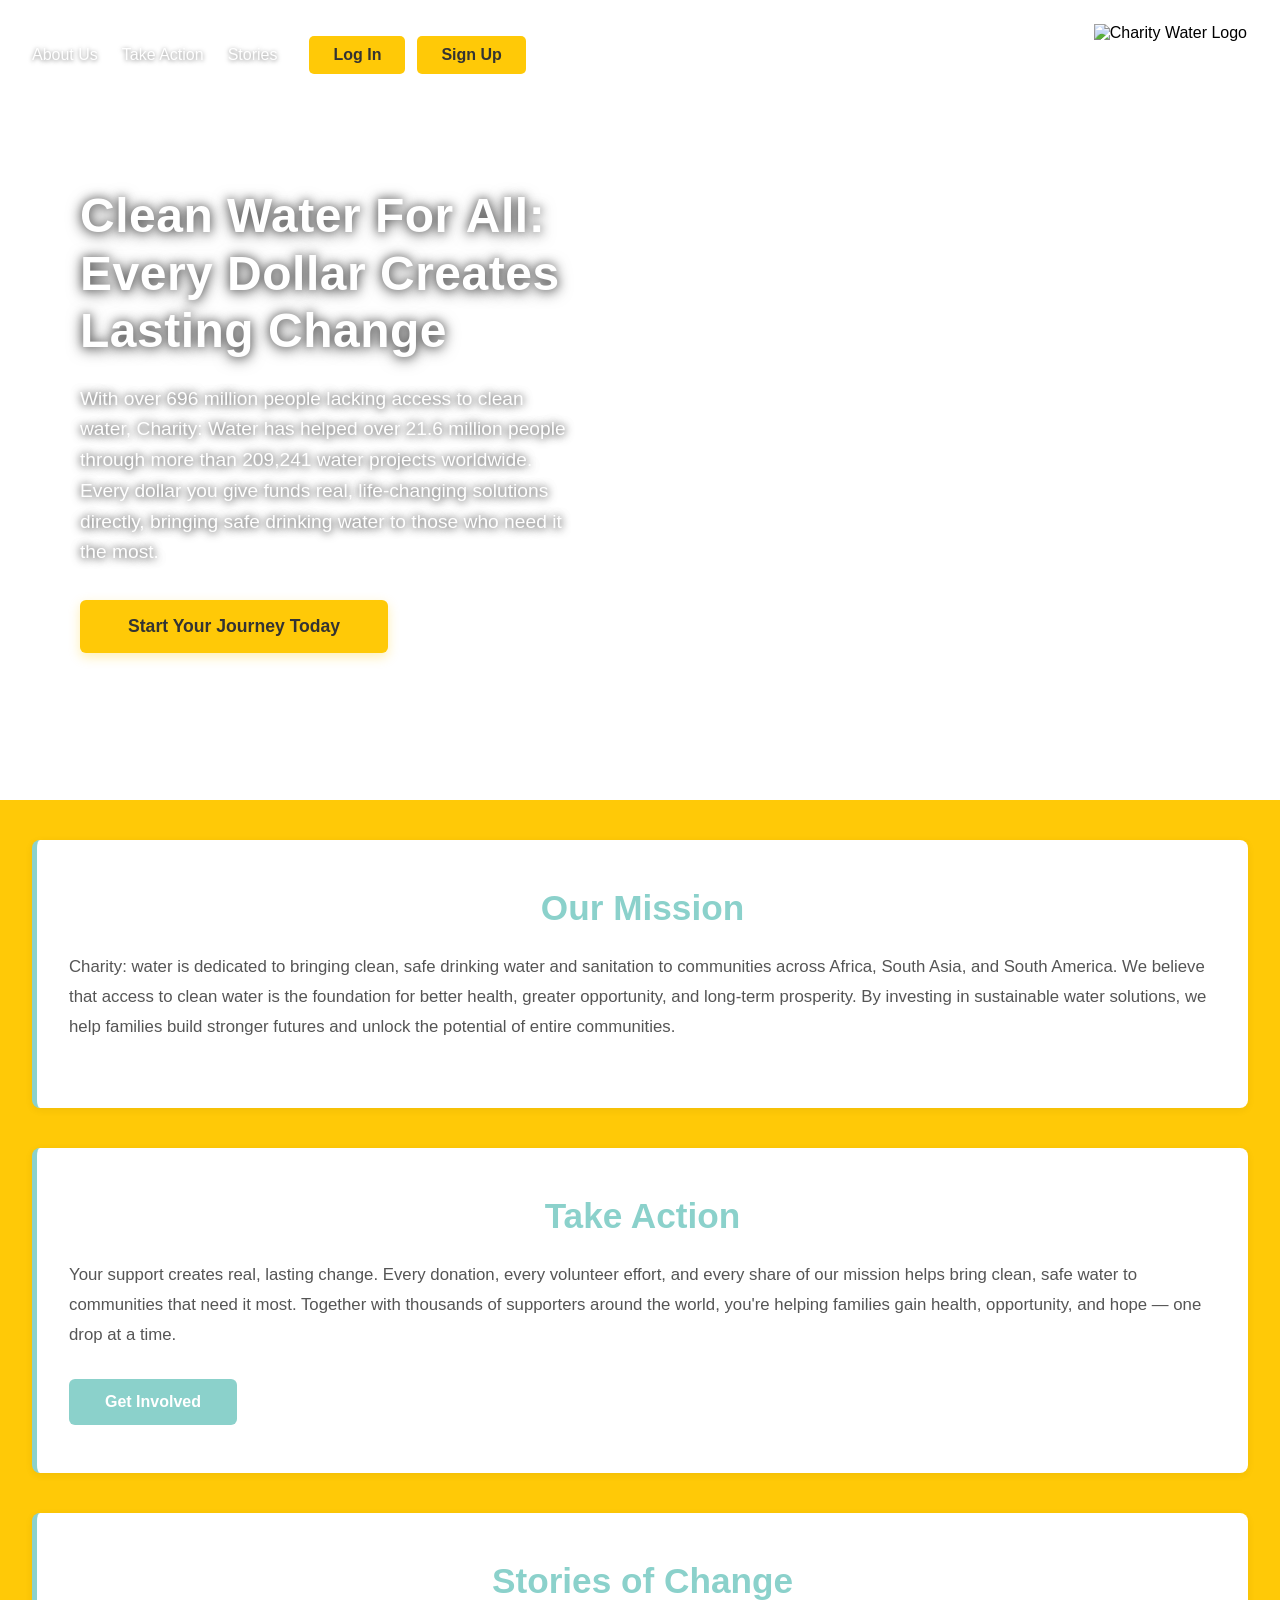
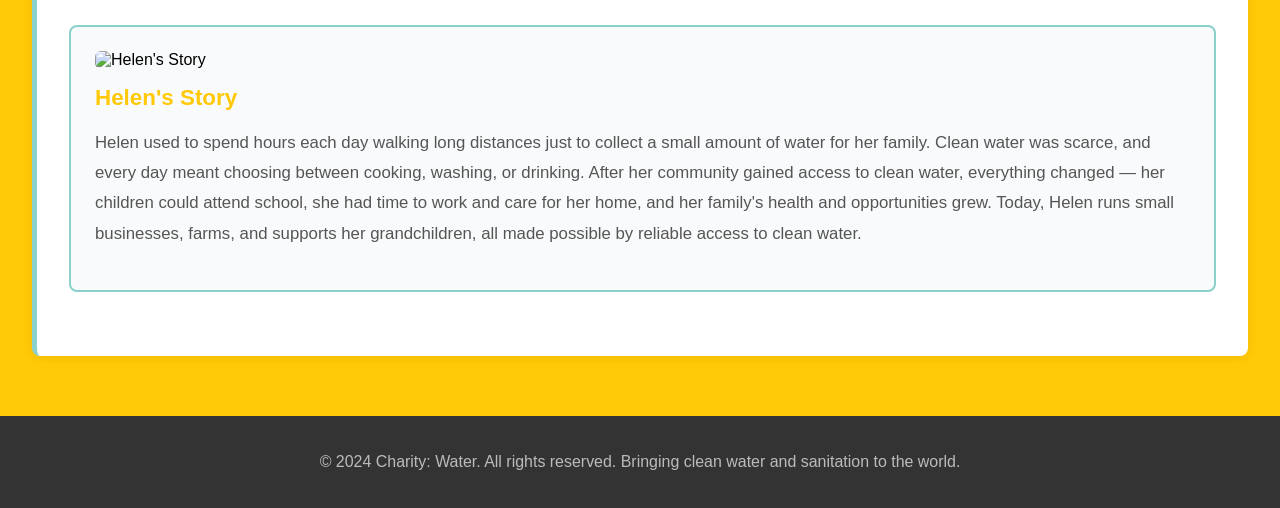
==== commit 7458d6b0: "Pending changes exported from your codespace" ====
--- a/index.html
+++ b/index.html
@@ -1,51 +1,88 @@
 <!DOCTYPE html>
 <html lang="en">
 <head>
-  <meta charset="UTF-8">
-  <meta name="viewport" content="width=device-width, initial-scale=1.0">
-  <title>Charity Water Landing Page</title>
-  <link rel="stylesheet" href="styles.css">
+    <meta charset="UTF-8">
+    <meta name="viewport" content="width=device-width, initial-scale=1.0">
+    <title>Charity: Water - Clean Water For All</title>
+    <!-- Link to external CSS file for styling -->
+    <link rel="stylesheet" href="styles.css">
+    <!-- Link to Proxima Nova font from Google Fonts -->
+    <link href="https://fonts.googleapis.com/css2?family=Proxima+Nova&display=swap" rel="stylesheet">
 </head>
+<body>
+    <!-- Navigation Header: This section contains logo, menu links, and login buttons -->
+    <header class="navbar">
+        <!-- Left side: Navigation menu and account buttons -->
+        <div class="navbar-left">
+            <!-- Navigation links: About Us, Take Action, Stories -->
+            <nav class="nav-menu">
+                <a href="https://www.charitywater.org/" class="nav-link" target="_blank">About Us</a>
+                <a href="https://www.charitywater.org/" class="nav-link" target="_blank">Take Action</a>
+                <a href="https://www.charitywater.org/" class="nav-link" target="_blank">Stories</a>
+            </nav>
 
-<body>
+            <!-- Account buttons: Log In and Sign Up -->
+            <div class="auth-buttons">
+                <a href="#login" class="btn-login">Log In</a>
+                <a href="#signup" class="btn-signup">Sign Up</a>
+            </div>
+        </div>
 
-  <!-- HEADER -->
-  <header>
-    <img src="img/cw_logo.png" class="logo" alt="charity water logo">
-  </header>
+        <!-- Right side: Logo -->
+        <div class="navbar-right">
+            <!-- Charity: Water logo with jerry can -->
+            <img src="img/cw_logo.png" alt="Charity Water Logo" class="logo">
+        </div>
+    </header>
 
-  <!-- HERO SECTION -->
-  <section class="hero">
-    <div class="hero-content">
-      <h1>Create Real Change with Clean Water!</h1>
-      <p>Unsafe water harms health and limits futures worldwide.</p>
-      <a class="cta" href="#">Donate Today</a>
-    </div>
-  </section>
+    <!-- Hero Section: This is the main banner at the top of the page -->
+    <section class="hero">
+        <!-- Main headline with impact message -->
+        <h1 class="headline">Clean Water For All: Every Dollar Creates Lasting Change</h1>
+        
+        <!-- Subheadline with statistics and mission -->
+        <p class="subheadline">
+            With over 696 million people lacking access to clean water, Charity: Water has helped over 21.6 million people through more than 209,241 water projects worldwide. Every dollar you give funds real, life-changing solutions directly, bringing safe drinking water to those who need it the most.
+        </p>
 
-  <!-- STORY SECTION -->
-  <section class="story">
-    <div class="story-content">
-      <h2>Why Clean Water Matters</h2>
-      <p>
-        Around the world, 703 million people live without access to clean and safe drinking water.
-        For college students like us, water is something we rarely think twice about — but for
-        communities facing the water crisis, it affects health, education, and opportunity every day.
-      </p>
-      <p>
-        charity: water works with local partners to build sustainable water projects that transform
-        lives. When students get involved, we help create real change that lasts.
-      </p>
-    </div>
-  </section>
+        <!-- Call-to-action button in the hero section -->
+        <a href="#donate" class="cta-button">Start Your Journey Today</a>
+    </section>
 
-    <!-- IMAGE GALLERY -->
-  <section class="images-gallery">
-    <img src="img/water1.jpg" alt="water image 1">
-    <img src="img/water2.jpg" alt="water image 2">
-  </section>
+    <!-- About Us Section -->
+    <section class="about" id="about">
+        <h2>Our Mission</h2>
+        <p>
+            Charity: water is dedicated to bringing clean, safe drinking water and sanitation to communities across Africa, South Asia, and South America. We believe that access to clean water is the foundation for better health, greater opportunity, and long‑term prosperity. By investing in sustainable water solutions, we help families build stronger futures and unlock the potential of entire communities.
+        </p>
+    </section>
 
-  <!-- FOOTER -->
-  <footer class="footer">
-    <p>© 2026 charity: water. All rights reserved.</p>
-  </footer>
+    <!-- Take Action Section -->
+    <section class="action" id="action">
+        <h2>Take Action</h2>
+        <p>
+            Your support creates real, lasting change. Every donation, every volunteer effort, and every share of our mission helps bring clean, safe water to communities that need it most. Together with thousands of supporters around the world, you're helping families gain health, opportunity, and hope — one drop at a time.
+        </p>
+        <a href="#" class="action-button">Get Involved</a>
+    </section>
+
+    <!-- Stories Section: Real-world impact stories -->
+    <section class="stories" id="stories">
+        <h2>Stories of Change</h2>
+        
+        <!-- Helen's Story -->
+        <a href="https://www.charitywater.org/stories/what-helen-taught-us" class="story-card" target="_blank">
+            <img src="https://images.ctfassets.net/2w85ks0ylymt/1JkdLC6ENeRllFtltCOlbx/8b02cf5e03690007dd23b2c5eb73ad12/1_QlTXFea_C-fGM_5y2ZGqQA.jpeg" alt="Helen's Story" class="story-image">
+            <h3>Helen's Story</h3>
+            <p>
+                Helen used to spend hours each day walking long distances just to collect a small amount of water for her family. Clean water was scarce, and every day meant choosing between cooking, washing, or drinking. After her community gained access to clean water, everything changed — her children could attend school, she had time to work and care for her home, and her family's health and opportunities grew. Today, Helen runs small businesses, farms, and supports her grandchildren, all made possible by reliable access to clean water.
+            </p>
+        </a>
+    </section>
+
+    <!-- Footer Section -->
+    <footer class="footer">
+        <p>&copy; 2024 Charity: Water. All rights reserved. Bringing clean water and sanitation to the world.</p>
+    </footer>
+</body>
+</html>
--- a/styles.css
+++ b/styles.css
@@ -1,436 +1,404 @@
-/* charity: water Brand Colors & Fonts
-
-Primary Colors:
-- Yellow:     #FFC907
-- Blue:       #2E9DF7
-
-Secondary Colors:
-- Light Blue: #8BD1CB
-- Green:      #4FCB53
-- Orange:     #FF902A
-- Red:        #F5402C
-- Dark Green: #159A48
-- Pink:       #F16061
-
-Fonts:
-- Proxima Nova
-- Avenir
-
-*/
-
-/* 
-  Charity: Water Landing Page Styles
-  This CSS uses the provided color palette and beginner-friendly styles.
-*/
+/* ===================================================
+   Charity: Water Landing Page Styles
+   
+   Brand Colors:
+   - Primary Yellow:   #FFC907
+   - Secondary Teal:   #8BD1CB
+   - Green:            #4FCB53
+   - Dark Green:       #159A48
+   - Blue:             #2E9DF7
+   
+   Font:
+   - Proxima Nova
+   =================================================== */
 
 /* Set up the main font and background color for the whole page */
 body {
-  background-color: #f4f8fb; /* Soft light blue for a fresh look */
-  font-family: 'Avenir', 'Proxima Nova', Arial, sans-serif;
+  background-color: #FFC907;
+  font-family: 'Proxima Nova', Arial, sans-serif;
   margin: 0;
   padding: 0;
-  color: #222;
-}
-
-/* Add a slight shadow and rounded corners to each section for depth */
-section {
-  background: #fff; /* White background for sections */
-  border-radius: 12px; /* Rounded corners */
-  box-shadow: 0 2px 8px rgba(46, 157, 247, 0.07); /* Soft blue shadow */
-  margin: 24px 10px; /* Space between sections */
-  padding: 24px 16px;
-}
-
-/* Hero Section Styles */
+}
+
+/* ===================================================
+   NAVIGATION BAR STYLES
+   This is the header that appears at the top with logo and menu
+   =================================================== */
+
+/* Navigation bar at the top of the page */
+.navbar {
+  background-color: transparent;
+  padding: 16px 32px;
+  display: flex;
+  justify-content: space-between;
+  align-items: center;
+  box-shadow: none;
+  position: absolute;
+  top: 0;
+  width: 100%;
+  z-index: 100;
+}
+
+/* Left side of navbar: Navigation menu and buttons */
+.navbar-left {
+  display: flex;
+  align-items: center;
+  gap: 32px;
+}
+
+/* Logo image styling */
+.logo {
+  height: 70px;
+  width: auto;
+  cursor: pointer;
+  margin-right: 65px;
+  margin-top: 8px;
+}
+
+/* Right side of navbar: Logo */
+.navbar-right {
+  display: flex;
+  align-items: center;
+  gap: 32px;
+  margin-left: auto;
+}
+
+/* Navigation menu: About, Take Action, Stories */
+.nav-menu {
+  display: flex;
+  gap: 24px;
+  align-items: center;
+}
+
+/* Individual navigation links */
+.nav-link {
+  text-decoration: none;
+  color: #fff;
+  font-weight: 500;
+  font-size: 1em;
+  transition: color 0.3s ease;
+  text-shadow: 0 1px 4px rgba(0, 0, 0, 0.5);
+}
+
+/* Change navigation link color on hover */
+.nav-link:hover {
+  color: #FFC907;
+}
+
+/* Authentication buttons container */
+.auth-buttons {
+  display: flex;
+  gap: 12px;
+  align-items: center;
+}
+
+/* Log In link button */
+.btn-login {
+  background-color: #FFC907;
+  color: #333;
+  text-decoration: none;
+  font-weight: 600;
+  padding: 10px 24px;
+  border-radius: 5px;
+  transition: background-color 0.3s ease, transform 0.2s ease;
+  border: none;
+  cursor: pointer;
+}
+
+.btn-login:hover {
+  background-color: #FFB700;
+  transform: translateY(-2px);
+}
+
+/* Sign Up button - bright yellow */
+.btn-signup {
+  background-color: #FFC907;
+  color: #333;
+  text-decoration: none;
+  padding: 10px 24px;
+  border-radius: 5px;
+  font-weight: 600;
+  transition: background-color 0.3s ease, transform 0.2s ease;
+  border: none;
+  cursor: pointer;
+}
+
+.btn-signup:hover {
+  background-color: #FFB700;
+  transform: translateY(-2px);
+}
+
+/* ===================================================
+   HERO SECTION STYLES
+   Main banner with headline, subheadline, and call-to-action
+   =================================================== */
+
+/* Hero section with background image */
 .hero {
-  position: relative; /* Needed for overlay */
-  /* Set a background image that covers the whole section */
-  background-image: url('https://images.unsplash.com/photo-1506744038136-46273834b3fb?auto=format&fit=crop&w=1500&q=80');
-  background-size: cover;      /* Make the image cover the whole area */
-  background-position: center; /* Center the image */
+  background-image: url('https://cdn2.dropmarkusercontent.com/52043/6c1703416420ca967346d7d9ab4c3acaada25b878252e516c7117c1247f040c6/preview/6391_Ethiopia_2019_CG-.jpg?Expires=1789097689&Signature=PTxz5yF3TXn6W5RV6zWrgnVzPE54zcgrwnpEFSzos4s-Ok6O4sWQu-M~WhTyh4XT3J-Njh46ensIqALltR9tNaBBoTF4WbRS9HX6pBNF-KD9cHmUGw~kdxVKM~1fQcc1hAfLc2LbpyhDbey~kseIGbgRD7BJVt9nfI8ivbmD6d-jxRPgI1j7PScOD~iXyIffQB9xQ9z~qylslebXWCPQVM5Gar1POyhWdwDEtNDIBSQcdExutlfsfD6Ge9aGDFgkLNXdPvqr3kvl-MqGT4-r0pkoSYEtH38V5hWc650qMSLtWsfBlD5wZhqSh-cbKa8OLbZEXUxkn-1ocpIEvyNTLw__&Key-Pair-Id=APKAITQYWVEN757ZA4KQ');
+  background-size: cover;
+  background-position: 70% center;
   background-repeat: no-repeat;
-  color: #fff;                 /* White text for contrast */
-  text-align: center;          /* Center the text */
-  padding: 60px 20px;          /* Add space above and below */
-  border-radius: 0 0 16px 16px; /* Only round bottom corners */
-
-  /* Add a dark overlay for better text readability */
-  /* This uses a simple linear-gradient overlay */
-  background-blend-mode: darken;
-  background-color: rgba(46, 157, 247, 0.45); /* Blue overlay */
-}
-
-/* Make the headline bold and modern */
-.hero h1 {
-  font-size: 2.5em;
+  
+  color: #fff;
+  text-align: left;
+  padding: 120px 32px 80px 80px;
+  margin: 0;
+  border-radius: 0;
+  box-shadow: none;
+  min-height: 600px;
+  display: flex;
+  flex-direction: column;
+  justify-content: center;
+  align-items: flex-start;
+}
+
+/* Main headline styling */
+.headline {
+  font-size: 3em;
   font-weight: bold;
-  letter-spacing: 1px;
-  margin-bottom: 15px;
-  text-shadow: 0 2px 8px rgba(0,0,0,0.15); /* Soft shadow for readability */
-}
-
-/* Style the subheadline */
-.hero p {
+  margin: 0 0 24px 0;
+  letter-spacing: 0.5px;
+  text-shadow: 0 2px 15px rgba(0, 0, 0, 0.6), 0 0 10px rgba(0, 0, 0, 0.5);
+  line-height: 1.2;
+  max-width: 600px;
+}
+
+/* Subheadline styling */
+.subheadline {
   font-size: 1.2em;
-  margin-top: 0;
-  text-shadow: 0 1px 4px rgba(0,0,0,0.12);
-}
-
-/* Story Section Styles */
-.story {
-  background-color: #8BD1CB; /* Secondary Light Blue */
-  color: #222;
-  text-align: center;
-  padding: 30px 20px;
-}
-
-/* Add accent color to section headings */
-h2 {
-  color: #2E9DF7; /* Primary blue */
-  margin-top: 0;
-  font-weight: bold;
-}
-
-/* Call-to-Action Section Styles */
-.call-to-action {
-  background-color: #FFC907; /* Primary Yellow */
-  color: #222;
-  text-align: center;
-  padding: 30px 20px;
-}
-
-/* Style the impact story image */
-.impact-image {
-  width: 100%;
-  max-width: 320px;
-  border-radius: 10px;
-  margin-bottom: 16px;
-  box-shadow: 0 2px 8px rgba(46, 157, 247, 0.10);
-}
-
-/* Donate Button Styles */
-.donate-button {
+  margin: 0 0 32px 0;
+  max-width: 500px;
+  color: #fff;
+  text-shadow: 0 1px 10px rgba(0, 0, 0, 0.6), 0 0 8px rgba(0, 0, 0, 0.5);
+  line-height: 1.6;
+}
+
+/* Main call-to-action button in hero */
+.cta-button {
   display: inline-block;
-  background-color: #4FCB53; /* Green */
-  color: #fff;
-  padding: 14px 32px;
+  background-color: #FFC907;
+  color: #333;
+  padding: 16px 48px;
   text-decoration: none;
   border-radius: 6px;
   font-weight: bold;
   font-size: 1.1em;
-  margin-top: 18px;
-  box-shadow: 0 2px 8px rgba(79, 203, 83, 0.10);
-  transition: background 0.3s, transform 0.2s;
+  transition: background-color 0.3s ease, transform 0.2s ease;
   border: none;
   cursor: pointer;
-}
-
-/* Change button color when hovered */
-.donate-button:hover {
-  background-color: #159A48; /* Dark Green */
-  transform: translateY(-2px) scale(1.04); /* Slight lift */
-}
-
-/* Add some spacing between sections */
+  box-shadow: 0 4px 12px rgba(255, 201, 7, 0.3);
+}
+
+.cta-button:hover {
+  background-color: #FFB700;
+  transform: translateY(-3px);
+  box-shadow: 0 6px 16px rgba(255, 201, 7, 0.4);
+}
+
+/* ===================================================
+   GENERAL SECTION STYLES
+   About, Take Action, Stories sections
+   =================================================== */
+
 section {
-  margin-bottom: 20px;
-}
-
-/* 
-  Media Queries for Responsive Design
-  Media queries help make your website look good on different screen sizes,
-  like phones (small screens) and computers (large screens).
-*/
-
-/* This media query applies styles when the screen is 600px wide or less (like on most phones) */
+  background: #fff;
+  border-radius: 8px;
+  box-shadow: 0 2px 8px rgba(0, 0, 0, 0.06);
+  margin: 40px 32px;
+  padding: 48px 32px;
+}
+
+/* Section headings */
+h2 {
+  color: #FFC907;
+  font-size: 2.2em;
+  margin: 0 0 24px 0;
+  font-weight: bold;
+  text-align: center;
+}
+
+h3 {
+  color: #333;
+  font-size: 1.4em;
+  margin: 0 0 12px 0;
+  font-weight: 600;
+}
+
+/* Paragraph text styling */
+p {
+  color: #555;
+  font-size: 1.05em;
+  line-height: 1.8;
+}
+
+/* About section - with teal accent */
+.about {
+  background: #fff;
+  border-left: 5px solid #8BD1CB;
+}
+
+.about h2 {
+  color: #8BD1CB;
+}
+
+/* Action section */
+.action {
+  background: #fff;
+  border-left: 5px solid #8BD1CB;
+}
+
+.action h2 {
+  color: #8BD1CB;
+}
+
+/* Action button */
+.action-button {
+  display: inline-block;
+  background-color: #8BD1CB;
+  color: #fff;
+  padding: 14px 36px;
+  text-decoration: none;
+  border-radius: 6px;
+  font-weight: 600;
+  font-size: 1em;
+  transition: background-color 0.3s ease, transform 0.2s ease;
+  border: none;
+  cursor: pointer;
+  margin-top: 12px;
+}
+
+.action-button:hover {
+  background-color: #6bb8ac;
+  transform: translateY(-2px);
+}
+
+/* Stories section */
+.stories {
+  background: #fff;
+  border-left: 5px solid #8BD1CB;
+}
+
+.stories h2 {
+  color: #8BD1CB;
+}
+
+/* Story cards container */
+.story-card {
+  background: #f9fafb;
+  border: 2px solid #8BD1CB;
+  border-radius: 8px;
+  padding: 24px;
+  margin: 16px 0;
+  transition: transform 0.3s ease, box-shadow 0.3s ease;
+  text-decoration: none;
+  display: block;
+  color: inherit;
+}
+
+.story-card:hover {
+  transform: translateY(-4px);
+  box-shadow: 0 8px 16px rgba(139, 209, 203, 0.2);
+  border-color: #FFC907;
+}
+
+.story-card h3 {
+  color: #FFC907;
+  margin-top: 0;
+}
+
+/* Story card image styling */
+.story-image {
+  width: 100%;
+  height: auto;
+  border-radius: 6px;
+  margin-bottom: 16px;
+  display: block;
+}
+
+/* ===================================================
+   FOOTER STYLES
+   =================================================== */
+
+footer {
+  background-color: #333;
+  color: #fff;
+  text-align: center;
+  padding: 32px;
+  margin-top: 60px;
+  font-size: 0.95em;
+}
+
+footer p {
+  color: #bbb;
+  margin: 0;
+}
+
+/* ===================================================
+   RESPONSIVE DESIGN
+   Styles for different screen sizes (mobile, tablet, desktop)
+   =================================================== */
+
+/* Mobile devices: screen width 600px or less */
 @media (max-width: 600px) {
-  /* Make hero section padding smaller on small screens */
+  /* Navbar: Stack vertically on mobile */
+  .navbar {
+    flex-direction: column;
+    padding: 12px 16px;
+    gap: 16px;
+  }
+
+  .navbar-right {
+    flex-direction: column;
+    width: 100%;
+    gap: 12px;
+  }
+
+  .nav-menu {
+    flex-direction: column;
+    gap: 8px;
+    width: 100%;
+  }
+
+  .auth-buttons {
+    width: 100%;
+    justify-content: center;
+  }
+
+  /* Hero section on mobile */
   .hero {
-    padding: 32px 8px;
+    padding: 40px 16px;
+    min-height: auto;
+  }
+
+  .headline {
+    font-size: 1.8em;
+  }
+
+  .subheadline {
     font-size: 1em;
   }
 
-  /* Make headline font size smaller so it fits on small screens */
-  .hero h1 {
-    font-size: 1.4em;
-  }
-
-  /* Make subheadline font size smaller */
-  .hero p {
+  /* General sections on mobile */
+  section {
+    margin: 20px 16px;
+    padding: 24px 16px;
+  }
+
+  h2 {
+    font-size: 1.6em;
+  }
+
+  h3 {
+    font-size: 1.1em;
+  }
+
+  p {
     font-size: 1em;
   }
-
-  /* Make story and call-to-action sections have less padding */
-  .story,
-  .call-to-action,
-  .donation-section {
-    padding: 14px 8px;
-  }
-
-  /* Make impact story image smaller and stack above the text */
-  .impact-content {
-    display: block; /* Stack items vertically */
-    text-align: center;
-  }
-
-  .impact-image {
-    width: 90%;    /* Make image take up most of the width */
-    max-width: 220px;
-  }
-}
-
-/* This media query applies styles when the screen is wider than 600px (like on tablets and computers) */
+}
+
+/* Tablets and larger: screen width 601px or more */
 @media (min-width: 601px) {
-  /* Show image and text side by side in the impact story */
-  .impact-content {
-    display: flex;           /* Place items in a row */
-    align-items: center;     /* Vertically center items */
-    justify-content: center; /* Center the whole group */
-    gap: 28px;               /* Space between image and text */
-    text-align: left;
-    max-width: 800px;
-    margin: 0 auto;
-  }
-
-  .impact-image {
-    width: 300px;
-  }
-}
-/* Core Layout & Base Styles */
-* {
-  box-sizing: border-box;
-}
-
-body {
-  background-color: #f4f8fb; /* Soft light blue for a fresh look */
-  font-family: system-ui, -apple-system, BlinkMacSystemFont, "Segoe UI", Roboto, sans-serif;
-  margin: 0;
-  color: #1a1a1a;
-  line-height: 1.6;
-  text-align: center;
-}
-
-/* Header */
-header {
-  background: #ffffff;
-  padding: 1.25rem 2rem;
-  border-bottom: 1px solid #eaeaea;
-}
-
-.logo {
-  height: 60px;
-}
-
-/* Hero Section */
-.hero {
-  background: #f7f9fa;
-  padding: 4rem 1.25rem;
-}
-
-.hero-content {
-  max-width: 650px;
-  margin: 0 auto;
-}
-
-.hero h1 {
-  font-size: 2.25rem;
-  margin-bottom: 1rem;
-}
-
-.hero p {
-  font-size: 1.125rem;
-  color: #555555;
-  margin-bottom: 1.5rem;
-}
-
-/* Call to Action */
-.cta {
-  display: inline-block;
-  background-color: #f9c80e;
-  color: #000000;
-  padding: 0.875rem 1.75rem;
-  border-radius: 6px;
-  text-decoration: none;
-  font-weight: 700;
-  transition: transform 0.2s ease, background-color 0.2s ease;
-}
-
-.cta:hover,
-.cta:focus-visible {
-  background-color: #e2b50b;
-  transform: translateY(-2px);
-  outline: 2px solid #000;
-  outline-offset: 2px;
-}
-
-/* STORY SECTION */
-.story {
-  background: #ffffff;
-  padding: 3rem 1.25rem;
-  border-top: 1px solid #eaeaea;
-  border-bottom: 1px solid #eaeaea;
-}
-
-.story-content {
-  max-width: 700px;
-  margin: 0 auto;
-  text-align: left;
-}
-
-.story h2 {
-  font-size: 1.75rem;
-  margin-bottom: 1rem;
-  color: #1a1a1a;
-}
-
-.story p {
-  font-size: 1.1rem;
-  color: #444444;
-  margin-bottom: 1rem;
-  line-height: 1.7;
-}
-
-/* Gallery Layout */
-.images-gallery {
-  display: flex;
-  justify-content: center;
-  gap: 1.5rem;
-  padding: 3rem 1.25rem;
-  max-width: 1000px;
-  margin: 0 auto;
-}
-
-.images-gallery img {
-  width: 50%;
-  max-width: 450px;
-  height: 250px;
-  object-fit: cover;
-  border-radius: 10px;
-}
-
-/* Mobile Responsiveness */
-@media (max-width: 768px) {
-  .images-gallery {
-    flex-direction: column;
-  }
-
-  .images-gallery img {
-    width: 100%;
-    height: auto;
-  }
-}
-
-/* Footer */
-.footer {
-  background: #ffffff;
-  padding: 1.5rem;
-  border-top: 1px solid #eaeaea;
-  font-size: 0.9rem;
-  color: #666;
-}
-/* BRAND COLORS */
-:root {
-  --yellow: #FFC907;
-  --light-blue: #77A8BB;
-  --light-cream: #FFF7E1;
-  --peach: #FEDBC1;
-  --brown: #BF6C46;
-}
-
-/* Base */
-body {
-  background-color: var(--light-cream);
-  font-family: system-ui, -apple-system, BlinkMacSystemFont, "Segoe UI", Roboto, sans-serif;
-  margin: 0;
-  color: #1a1a1a;
-  line-height: 1.6;
-  text-align: center;
-}
-
-/* Header */
-header {
-  background: #ffffff;
-  padding: 1.25rem 2rem;
-  border-bottom: 1px solid #eaeaea;
-}
-
-.logo {
-  height: 60px;
-}
-
-/* Hero */
-.hero {
-  background: var(--light-blue);
-  padding: 4rem 1.25rem;
-}
-
-.hero-content {
-  max-width: 650px;
-  margin: 0 auto;
-}
-
-.hero h1 {
-  font-size: 2.25rem;
-  margin-bottom: 1rem;
-}
-
-.hero p {
-  font-size: 1.125rem;
-  color: #ffffff;
-  margin-bottom: 1.5rem;
-}
-
-/* CTA */
-.cta {
-  display: inline-block;
-  background-color: var(--yellow);
-  color: #000000;
-  padding: 0.875rem 1.75rem;
-  border-radius: 6px;
-  text-decoration: none;
-  font-weight: 700;
-  transition: transform 0.2s ease, background-color 0.2s ease;
-}
-
-.cta:hover {
-  background-color: #e2b50b;
-  transform: translateY(-2px);
-}
-
-/* Story */
-.story {
-  background: var(--peach);
-  padding: 3rem 1.25rem;
-}
-
-.story-content {
-  max-width: 700px;
-  margin: 0 auto;
-  text-align: left;
-}
-
-/* Gallery */
-.images-gallery {
-  display: flex;
-  justify-content: center;
-  gap: 1.5rem;
-  padding: 3rem 1.25rem;
-  max-width: 1000px;
-  margin: 0 auto;
-}
-
-.images-gallery img {
-  width: 50%;
-  max-width: 450px;
-  height: 250px;
-  object-fit: cover;
-  border-radius: 10px;
-}
-
-/* Footer */
-.footer {
-  background: var(--brown);
-  padding: 1.5rem;
-  color: var(--light-cream);
-  font-size: 0.9rem;
-}
+  /* Already styled for tablet+ above */
+}
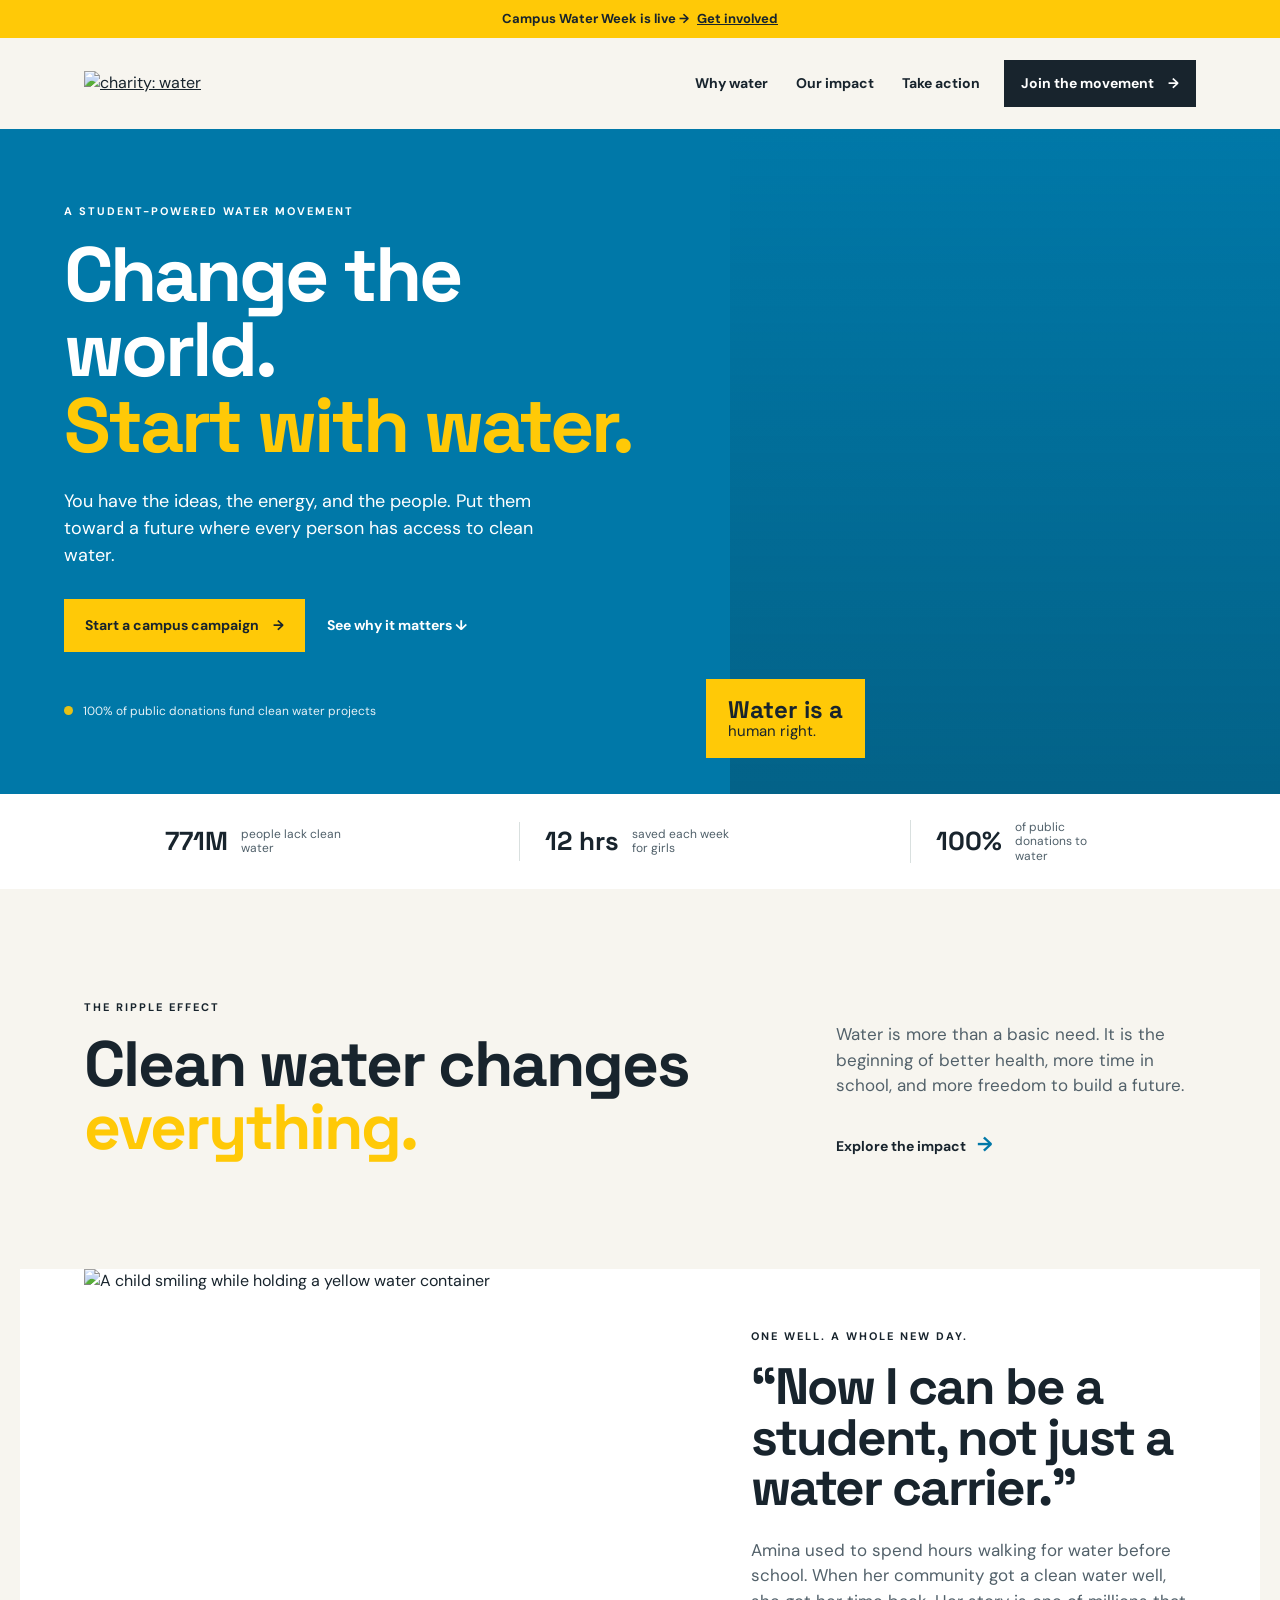
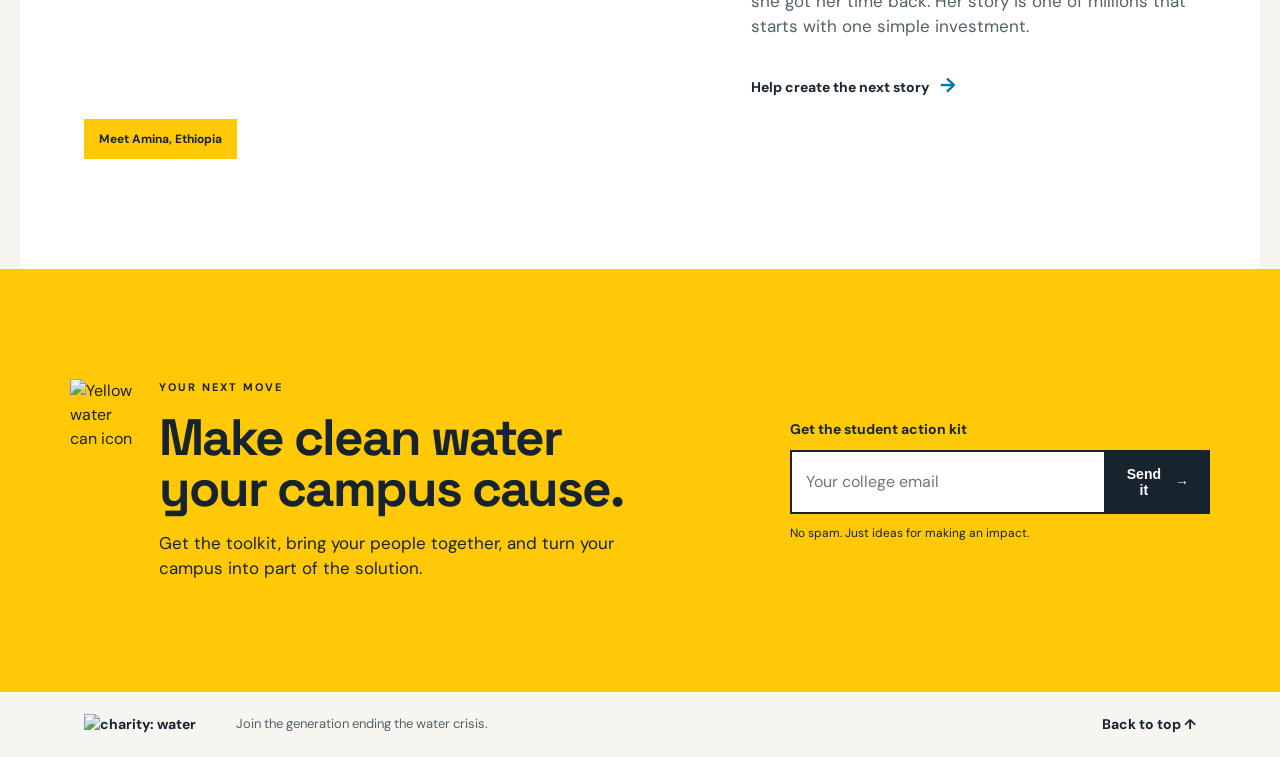
==== commit 231564fe: "Pending changes exported from your codespace" ====
--- a/index.html
+++ b/index.html
@@ -3,86 +3,104 @@
 <head>
     <meta charset="UTF-8">
     <meta name="viewport" content="width=device-width, initial-scale=1.0">
-    <title>Charity: Water - Clean Water For All</title>
-    <!-- Link to external CSS file for styling -->
+    <meta name="description" content="Join college students taking action for clean water with charity: water.">
+    <title>Make Your Move | charity: water</title>
+    <link rel="preconnect" href="https://fonts.googleapis.com">
+    <link rel="preconnect" href="https://fonts.gstatic.com" crossorigin>
+    <link href="https://fonts.googleapis.com/css2?family=DM+Sans:wght@400;500;700&family=Space+Grotesk:wght@500;600;700&display=swap" rel="stylesheet">
     <link rel="stylesheet" href="styles.css">
-    <!-- Link to Proxima Nova font from Google Fonts -->
-    <link href="https://fonts.googleapis.com/css2?family=Proxima+Nova&display=swap" rel="stylesheet">
 </head>
 <body>
-    <!-- Navigation Header: This section contains logo, menu links, and login buttons -->
-    <header class="navbar">
-        <!-- Left side: Navigation menu and account buttons -->
-        <div class="navbar-left">
-            <!-- Navigation links: About Us, Take Action, Stories -->
-            <nav class="nav-menu">
-                <a href="https://www.charitywater.org/" class="nav-link" target="_blank">About Us</a>
-                <a href="https://www.charitywater.org/" class="nav-link" target="_blank">Take Action</a>
-                <a href="https://www.charitywater.org/" class="nav-link" target="_blank">Stories</a>
-            </nav>
+    <!-- The announcement bar gives visitors one quick reason to act today. -->
+    <div class="announcement">Campus Water Week is live <span aria-hidden="true">&#8594;</span> <a href="#join">Get involved</a></div>
 
-            <!-- Account buttons: Log In and Sign Up -->
-            <div class="auth-buttons">
-                <a href="#login" class="btn-login">Log In</a>
-                <a href="#signup" class="btn-signup">Sign Up</a>
-            </div>
-        </div>
-
-        <!-- Right side: Logo -->
-        <div class="navbar-right">
-            <!-- Charity: Water logo with jerry can -->
-            <img src="img/cw_logo.png" alt="Charity Water Logo" class="logo">
-        </div>
+    <header class="site-header">
+        <a class="logo-link" href="#top" aria-label="charity: water home">
+            <img src="img/cw_logo-2.png" alt="charity: water">
+        </a>
+        <nav aria-label="Main navigation">
+            <a href="#why-water">Why water</a>
+            <a href="#impact">Our impact</a>
+            <a href="#join">Take action</a>
+        </nav>
+        <a class="button button-small button-dark" href="#join">Join the movement <span aria-hidden="true">&#8594;</span></a>
     </header>
 
-    <!-- Hero Section: This is the main banner at the top of the page -->
-    <section class="hero">
-        <!-- Main headline with impact message -->
-        <h1 class="headline">Clean Water For All: Every Dollar Creates Lasting Change</h1>
-        
-        <!-- Subheadline with statistics and mission -->
-        <p class="subheadline">
-            With over 696 million people lacking access to clean water, Charity: Water has helped over 21.6 million people through more than 209,241 water projects worldwide. Every dollar you give funds real, life-changing solutions directly, bringing safe drinking water to those who need it the most.
-        </p>
+    <main id="top">
+        <!-- Hero: the main promise and the first action for a student visitor. -->
+        <section class="hero">
+            <div class="hero-copy">
+                <p class="eyebrow">A student-powered water movement</p>
+                <h1>Change the world.<br><span>Start with water.</span></h1>
+                <p class="hero-text">You have the ideas, the energy, and the people. Put them toward a future where every person has access to clean water.</p>
+                <div class="hero-actions">
+                    <a class="button button-yellow" href="#join">Start a campus campaign <span aria-hidden="true">&#8594;</span></a>
+                    <a class="text-link" href="#why-water">See why it matters <span aria-hidden="true">&#8595;</span></a>
+                </div>
+                <div class="hero-note"><span class="note-dot"></span> 100% of public donations fund clean water projects</div>
+            </div>
+            <div class="hero-photo" role="img" aria-label="Students smiling outside near a water project">
+                <div class="photo-label"><strong>Water is a</strong><br>human right.</div>
+            </div>
+        </section>
 
-        <!-- Call-to-action button in the hero section -->
-        <a href="#donate" class="cta-button">Start Your Journey Today</a>
-    </section>
+        <section class="ticker" aria-label="Impact statistics">
+            <div><strong>771M</strong><span>people lack clean water</span></div>
+            <div><strong>12 hrs</strong><span>saved each week for girls</span></div>
+            <div><strong>100%</strong><span>of public donations to water</span></div>
+        </section>
 
-    <!-- About Us Section -->
-    <section class="about" id="about">
-        <h2>Our Mission</h2>
-        <p>
-            Charity: water is dedicated to bringing clean, safe drinking water and sanitation to communities across Africa, South Asia, and South America. We believe that access to clean water is the foundation for better health, greater opportunity, and long‑term prosperity. By investing in sustainable water solutions, we help families build stronger futures and unlock the potential of entire communities.
-        </p>
-    </section>
+        <!-- This section explains the problem in a short, easy-to-scan way. -->
+        <section class="why-water" id="why-water">
+            <div class="section-heading">
+                <p class="eyebrow">The ripple effect</p>
+                <h2>Clean water changes<br><em>everything.</em></h2>
+            </div>
+            <div class="why-copy">
+                <p>Water is more than a basic need. It is the beginning of better health, more time in school, and more freedom to build a future.</p>
+                <a class="arrow-link" href="#impact">Explore the impact <span aria-hidden="true">&#8594;</span></a>
+            </div>
+        </section>
 
-    <!-- Take Action Section -->
-    <section class="action" id="action">
-        <h2>Take Action</h2>
-        <p>
-            Your support creates real, lasting change. Every donation, every volunteer effort, and every share of our mission helps bring clean, safe water to communities that need it most. Together with thousands of supporters around the world, you're helping families gain health, opportunity, and hope — one drop at a time.
-        </p>
-        <a href="#" class="action-button">Get Involved</a>
-    </section>
+        <section class="impact" id="impact">
+            <div class="impact-image">
+                <img src="https://images.unsplash.com/photo-1542810634-71277d95dcbb?auto=format&fit=crop&w=1100&q=85" alt="A child smiling while holding a yellow water container">
+                <span class="image-tag">Meet Amina, Ethiopia</span>
+            </div>
+            <div class="impact-story">
+                <p class="eyebrow">One well. A whole new day.</p>
+                <h2>“Now I can be a student, not just a water carrier.”</h2>
+                <p>Amina used to spend hours walking for water before school. When her community got a clean water well, she got her time back. Her story is one of millions that starts with one simple investment.</p>
+                <a class="arrow-link" href="#join">Help create the next story <span aria-hidden="true">&#8594;</span></a>
+            </div>
+        </section>
 
-    <!-- Stories Section: Real-world impact stories -->
-    <section class="stories" id="stories">
-        <h2>Stories of Change</h2>
-        
-        <!-- Helen's Story -->
-        <a href="https://www.charitywater.org/stories/what-helen-taught-us" class="story-card" target="_blank">
-            <img src="https://images.ctfassets.net/2w85ks0ylymt/1JkdLC6ENeRllFtltCOlbx/8b02cf5e03690007dd23b2c5eb73ad12/1_QlTXFea_C-fGM_5y2ZGqQA.jpeg" alt="Helen's Story" class="story-image">
-            <h3>Helen's Story</h3>
-            <p>
-                Helen used to spend hours each day walking long distances just to collect a small amount of water for her family. Clean water was scarce, and every day meant choosing between cooking, washing, or drinking. After her community gained access to clean water, everything changed — her children could attend school, she had time to work and care for her home, and her family's health and opportunities grew. Today, Helen runs small businesses, farms, and supports her grandchildren, all made possible by reliable access to clean water.
-            </p>
-        </a>
-    </section>
+        <!-- The form gives students a low-barrier way to stay connected. -->
+        <section class="join" id="join">
+            <div class="join-copy">
+                <img class="water-can" src="img/water-can-transparent.png" alt="Yellow water can icon">
+                <div>
+                    <p class="eyebrow">Your next move</p>
+                    <h2>Make clean water<br>your campus cause.</h2>
+                    <p>Get the toolkit, bring your people together, and turn your campus into part of the solution.</p>
+                </div>
+            </div>
+            <form class="signup-form" action="#signup-success">
+                <label for="email">Get the student action kit</label>
+                <div class="form-row">
+                    <input id="email" name="email" type="email" placeholder="Your college email" required>
+                    <button class="button button-dark" type="submit">Send it <span aria-hidden="true">&#8594;</span></button>
+                </div>
+                <p class="form-note">No spam. Just ideas for making an impact.</p>
+                <p class="success-message" id="signup-success" role="status">You are in. Check your inbox for the action kit.</p>
+            </form>
+        </section>
+    </main>
 
-    <!-- Footer Section -->
-    <footer class="footer">
-        <p>&copy; 2024 Charity: Water. All rights reserved. Bringing clean water and sanitation to the world.</p>
+    <footer class="site-footer">
+        <a class="logo-link" href="#top" aria-label="charity: water home"><img src="img/cw_logo-2.png" alt="charity: water"></a>
+        <p>Join the generation ending the water crisis.</p>
+        <a href="#top">Back to top <span aria-hidden="true">&#8593;</span></a>
     </footer>
 </body>
 </html>
--- a/styles.css
+++ b/styles.css
@@ -1,404 +1,110 @@
-/* ===================================================
-   Charity: Water Landing Page Styles
-   
-   Brand Colors:
-   - Primary Yellow:   #FFC907
-   - Secondary Teal:   #8BD1CB
-   - Green:            #4FCB53
-   - Dark Green:       #159A48
-   - Blue:             #2E9DF7
-   
-   Font:
-   - Proxima Nova
-   =================================================== */
-
-/* Set up the main font and background color for the whole page */
-body {
-  background-color: #FFC907;
-  font-family: 'Proxima Nova', Arial, sans-serif;
-  margin: 0;
-  padding: 0;
+:root {
+  --ink: #18242d;
+  --blue: #0078a8;
+  --yellow: #ffc907;
+  --paper: #f7f5ef;
+  --line: #d9e0df;
+  --white: #ffffff;
 }
 
-/* ===================================================
-   NAVIGATION BAR STYLES
-   This is the header that appears at the top with logo and menu
-   =================================================== */
-
-/* Navigation bar at the top of the page */
-.navbar {
-  background-color: transparent;
-  padding: 16px 32px;
-  display: flex;
-  justify-content: space-between;
-  align-items: center;
-  box-shadow: none;
-  position: absolute;
-  top: 0;
-  width: 100%;
-  z-index: 100;
+/* Basic page setup keeps the layout readable and easy to follow. */
+* { box-sizing: border-box; }
+html { scroll-behavior: smooth; }
+body {
+  background: var(--paper);
+  color: var(--ink);
+  font-family: 'DM Sans', Arial, sans-serif;
+  margin: 0;
+  line-height: 1.5;
 }
-
-/* Left side of navbar: Navigation menu and buttons */
-.navbar-left {
-  display: flex;
-  align-items: center;
-  gap: 32px;
+a { color: inherit; }
+.announcement { background: var(--yellow); font-size: 13px; font-weight: 700; padding: 9px 5%; text-align: center; }
+.announcement a { margin-left: 5px; }
+.site-header, .site-footer { align-items: center; display: flex; justify-content: space-between; margin: auto; max-width: 1240px; padding: 22px 5%; }
+.site-header { gap: 24px; }
+.logo-link img { display: block; max-width: 184px; width: 100%; }
+nav { display: flex; gap: 28px; margin-left: auto; }
+nav a, .site-footer a { font-size: 14px; font-weight: 700; text-decoration: none; }
+nav a:hover, .site-footer a:hover, .text-link:hover, .arrow-link:hover { color: var(--blue); }
+.button { align-items: center; border: 2px solid transparent; display: inline-flex; font-size: 14px; font-weight: 700; gap: 14px; justify-content: center; padding: 14px 19px; text-decoration: none; transition: transform .2s, background .2s; }
+.button:hover { transform: translateY(-3px); }
+.button-dark { background: var(--ink); color: var(--white); }
+.button-dark:hover { background: var(--blue); }
+.button-yellow { background: var(--yellow); color: var(--ink); }
+.button-small { padding: 11px 15px; white-space: nowrap; }
+main { overflow: hidden; }
+.hero { background: var(--blue); color: var(--white); display: flex; min-height: 570px; }
+.hero-copy { align-items: flex-start; display: flex; flex: 1; flex-direction: column; justify-content: center; padding: 74px 5% 74px max(5%, calc((100vw - 1240px) / 2)); }
+.eyebrow { font-size: 11px; font-weight: 700; letter-spacing: 2px; margin: 0 0 18px; text-transform: uppercase; }
+h1, h2 { font-family: 'Space Grotesk', Arial, sans-serif; line-height: .98; margin: 0; }
+h1 { font-size: clamp(46px, 6vw, 82px); letter-spacing: -3px; }
+h1 span, h2 em { color: var(--yellow); font-style: normal; }
+.hero-text { font-size: 18px; max-width: 480px; margin: 25px 0 30px; }
+.hero-actions { align-items: center; display: flex; flex-wrap: wrap; gap: 22px; }
+.text-link { font-size: 14px; font-weight: 700; text-decoration: none; }
+.hero-note { font-size: 12px; margin-top: 50px; opacity: .9; }
+.note-dot { background: var(--yellow); border-radius: 50%; display: inline-block; height: 9px; margin-right: 7px; width: 9px; }
+.hero-photo { background: linear-gradient(0deg, rgba(10, 47, 61, .3), transparent), url('https://images.unsplash.com/photo-1542810634-71277d95dcbb?auto=format&fit=crop&w=1200&q=85') center/cover; flex: 0 1 43%; min-height: 570px; position: relative; }
+.photo-label { background: var(--yellow); bottom: 36px; color: var(--ink); font-size: 15px; left: -24px; line-height: 1.1; padding: 18px 22px; position: absolute; }
+.photo-label strong { font-family: 'Space Grotesk', Arial, sans-serif; font-size: 24px; }
+.ticker { align-items: center; background: var(--white); display: flex; justify-content: space-around; padding: 26px 5%; }
+.ticker div { align-items: center; display: flex; gap: 13px; padding: 0 25px; }
+.ticker div + div { border-left: 1px solid var(--line); }
+.ticker strong { font-family: 'Space Grotesk', Arial, sans-serif; font-size: 26px; }
+.ticker span { color: #50606a; font-size: 12px; line-height: 1.2; max-width: 100px; }
+.why-water, .impact, .join { margin: auto; max-width: 1240px; padding: 110px 5%; }
+.why-water { align-items: flex-end; display: flex; justify-content: space-between; }
+h2 { font-size: clamp(39px, 5vw, 65px); letter-spacing: -2px; }
+.why-copy { max-width: 360px; }
+.why-copy p, .impact-story > p:not(.eyebrow), .join-copy p:not(.eyebrow) { color: #52616a; font-size: 17px; }
+.arrow-link { display: inline-block; font-size: 14px; font-weight: 700; margin-top: 13px; text-decoration: none; }
+.arrow-link span { color: var(--blue); font-size: 20px; margin-left: 8px; }
+.impact { align-items: center; background: var(--white); display: flex; gap: 8%; padding-bottom: 110px; padding-top: 0; }
+.impact-image { flex: 1 1 52%; position: relative; }
+.impact-image img { display: block; height: 490px; object-fit: cover; width: 100%; }
+.image-tag { background: var(--yellow); bottom: 0; font-size: 12px; font-weight: 700; left: 0; padding: 11px 15px; position: absolute; }
+.impact-story { flex: 1 1 40%; }
+.impact-story h2 { font-size: clamp(34px, 4vw, 53px); margin-bottom: 25px; }
+.join { align-items: center; background: var(--yellow); display: flex; gap: 8%; justify-content: space-between; max-width: none; padding-left: max(5%, calc((100vw - 1140px) / 2)); padding-right: max(5%, calc((100vw - 1140px) / 2)); }
+.join-copy { align-items: flex-start; display: flex; gap: 22px; max-width: 590px; }
+.water-can { height: 112px; object-fit: contain; width: 96px; }
+.join h2 { font-size: clamp(35px, 4vw, 54px); }
+.join-copy p:not(.eyebrow) { color: var(--ink); margin-bottom: 0; }
+.signup-form { max-width: 420px; width: 100%; }
+.signup-form label { display: block; font-size: 14px; font-weight: 700; margin-bottom: 10px; }
+.form-row { display: flex; }
+input { border: 2px solid var(--ink); font: inherit; min-width: 0; padding: 14px; width: 100%; }
+.form-row .button { border: 2px solid var(--ink); cursor: pointer; }
+.form-note { font-size: 12px; margin: 10px 0 0; }
+.success-message { display: none; font-size: 13px; font-weight: 700; margin: 12px 0 0; }
+.success-message:target { display: block; }
+.site-footer { gap: 20px; }
+.site-footer p { color: #52616a; font-size: 13px; margin: 0 auto 0 20px; }
+@media (max-width: 760px) {
+  .site-header { flex-wrap: wrap; }
+  nav { order: 3; width: 100%; justify-content: space-between; }
+  .hero { display: block; }
+  .hero-copy { min-height: 520px; padding: 70px 7%; }
+  .hero-photo { min-height: 400px; }
+  .photo-label { left: 7%; }
+  .ticker { align-items: flex-start; flex-direction: column; gap: 20px; padding: 30px 7%; }
+  .ticker div { padding: 0; }
+  .ticker div + div { border-left: 0; }
+  .why-water, .impact, .join { align-items: flex-start; display: block; padding: 75px 7%; }
+  .why-copy { margin-top: 35px; }
+  .impact-image { margin-bottom: 45px; }
+  .impact-image img { height: 360px; }
+  .join-copy { margin-bottom: 45px; }
+  .site-footer { align-items: flex-start; flex-direction: column; padding: 35px 7%; }
+  .site-footer p { margin: 0; }
 }
-
-/* Logo image styling */
-.logo {
-  height: 70px;
-  width: auto;
-  cursor: pointer;
-  margin-right: 65px;
-  margin-top: 8px;
-}
-
-/* Right side of navbar: Logo */
-.navbar-right {
-  display: flex;
-  align-items: center;
-  gap: 32px;
-  margin-left: auto;
-}
-
-/* Navigation menu: About, Take Action, Stories */
-.nav-menu {
-  display: flex;
-  gap: 24px;
-  align-items: center;
-}
-
-/* Individual navigation links */
-.nav-link {
-  text-decoration: none;
-  color: #fff;
-  font-weight: 500;
-  font-size: 1em;
-  transition: color 0.3s ease;
-  text-shadow: 0 1px 4px rgba(0, 0, 0, 0.5);
-}
-
-/* Change navigation link color on hover */
-.nav-link:hover {
-  color: #FFC907;
-}
-
-/* Authentication buttons container */
-.auth-buttons {
-  display: flex;
-  gap: 12px;
-  align-items: center;
-}
-
-/* Log In link button */
-.btn-login {
-  background-color: #FFC907;
-  color: #333;
-  text-decoration: none;
-  font-weight: 600;
-  padding: 10px 24px;
-  border-radius: 5px;
-  transition: background-color 0.3s ease, transform 0.2s ease;
-  border: none;
-  cursor: pointer;
-}
-
-.btn-login:hover {
-  background-color: #FFB700;
-  transform: translateY(-2px);
-}
-
-/* Sign Up button - bright yellow */
-.btn-signup {
-  background-color: #FFC907;
-  color: #333;
-  text-decoration: none;
-  padding: 10px 24px;
-  border-radius: 5px;
-  font-weight: 600;
-  transition: background-color 0.3s ease, transform 0.2s ease;
-  border: none;
-  cursor: pointer;
-}
-
-.btn-signup:hover {
-  background-color: #FFB700;
-  transform: translateY(-2px);
-}
-
-/* ===================================================
-   HERO SECTION STYLES
-   Main banner with headline, subheadline, and call-to-action
-   =================================================== */
-
-/* Hero section with background image */
-.hero {
-  background-image: url('https://cdn2.dropmarkusercontent.com/52043/6c1703416420ca967346d7d9ab4c3acaada25b878252e516c7117c1247f040c6/preview/6391_Ethiopia_2019_CG-.jpg?Expires=1789097689&Signature=PTxz5yF3TXn6W5RV6zWrgnVzPE54zcgrwnpEFSzos4s-Ok6O4sWQu-M~WhTyh4XT3J-Njh46ensIqALltR9tNaBBoTF4WbRS9HX6pBNF-KD9cHmUGw~kdxVKM~1fQcc1hAfLc2LbpyhDbey~kseIGbgRD7BJVt9nfI8ivbmD6d-jxRPgI1j7PScOD~iXyIffQB9xQ9z~qylslebXWCPQVM5Gar1POyhWdwDEtNDIBSQcdExutlfsfD6Ge9aGDFgkLNXdPvqr3kvl-MqGT4-r0pkoSYEtH38V5hWc650qMSLtWsfBlD5wZhqSh-cbKa8OLbZEXUxkn-1ocpIEvyNTLw__&Key-Pair-Id=APKAITQYWVEN757ZA4KQ');
-  background-size: cover;
-  background-position: 70% center;
-  background-repeat: no-repeat;
-  
-  color: #fff;
-  text-align: left;
-  padding: 120px 32px 80px 80px;
-  margin: 0;
-  border-radius: 0;
-  box-shadow: none;
-  min-height: 600px;
-  display: flex;
-  flex-direction: column;
-  justify-content: center;
-  align-items: flex-start;
-}
-
-/* Main headline styling */
-.headline {
-  font-size: 3em;
-  font-weight: bold;
-  margin: 0 0 24px 0;
-  letter-spacing: 0.5px;
-  text-shadow: 0 2px 15px rgba(0, 0, 0, 0.6), 0 0 10px rgba(0, 0, 0, 0.5);
-  line-height: 1.2;
-  max-width: 600px;
-}
-
-/* Subheadline styling */
-.subheadline {
-  font-size: 1.2em;
-  margin: 0 0 32px 0;
-  max-width: 500px;
-  color: #fff;
-  text-shadow: 0 1px 10px rgba(0, 0, 0, 0.6), 0 0 8px rgba(0, 0, 0, 0.5);
-  line-height: 1.6;
-}
-
-/* Main call-to-action button in hero */
-.cta-button {
-  display: inline-block;
-  background-color: #FFC907;
-  color: #333;
-  padding: 16px 48px;
-  text-decoration: none;
-  border-radius: 6px;
-  font-weight: bold;
-  font-size: 1.1em;
-  transition: background-color 0.3s ease, transform 0.2s ease;
-  border: none;
-  cursor: pointer;
-  box-shadow: 0 4px 12px rgba(255, 201, 7, 0.3);
-}
-
-.cta-button:hover {
-  background-color: #FFB700;
-  transform: translateY(-3px);
-  box-shadow: 0 6px 16px rgba(255, 201, 7, 0.4);
-}
-
-/* ===================================================
-   GENERAL SECTION STYLES
-   About, Take Action, Stories sections
-   =================================================== */
-
-section {
-  background: #fff;
-  border-radius: 8px;
-  box-shadow: 0 2px 8px rgba(0, 0, 0, 0.06);
-  margin: 40px 32px;
-  padding: 48px 32px;
-}
-
-/* Section headings */
-h2 {
-  color: #FFC907;
-  font-size: 2.2em;
-  margin: 0 0 24px 0;
-  font-weight: bold;
-  text-align: center;
-}
-
-h3 {
-  color: #333;
-  font-size: 1.4em;
-  margin: 0 0 12px 0;
-  font-weight: 600;
-}
-
-/* Paragraph text styling */
-p {
-  color: #555;
-  font-size: 1.05em;
-  line-height: 1.8;
-}
-
-/* About section - with teal accent */
-.about {
-  background: #fff;
-  border-left: 5px solid #8BD1CB;
-}
-
-.about h2 {
-  color: #8BD1CB;
-}
-
-/* Action section */
-.action {
-  background: #fff;
-  border-left: 5px solid #8BD1CB;
-}
-
-.action h2 {
-  color: #8BD1CB;
-}
-
-/* Action button */
-.action-button {
-  display: inline-block;
-  background-color: #8BD1CB;
-  color: #fff;
-  padding: 14px 36px;
-  text-decoration: none;
-  border-radius: 6px;
-  font-weight: 600;
-  font-size: 1em;
-  transition: background-color 0.3s ease, transform 0.2s ease;
-  border: none;
-  cursor: pointer;
-  margin-top: 12px;
-}
-
-.action-button:hover {
-  background-color: #6bb8ac;
-  transform: translateY(-2px);
-}
-
-/* Stories section */
-.stories {
-  background: #fff;
-  border-left: 5px solid #8BD1CB;
-}
-
-.stories h2 {
-  color: #8BD1CB;
-}
-
-/* Story cards container */
-.story-card {
-  background: #f9fafb;
-  border: 2px solid #8BD1CB;
-  border-radius: 8px;
-  padding: 24px;
-  margin: 16px 0;
-  transition: transform 0.3s ease, box-shadow 0.3s ease;
-  text-decoration: none;
-  display: block;
-  color: inherit;
-}
-
-.story-card:hover {
-  transform: translateY(-4px);
-  box-shadow: 0 8px 16px rgba(139, 209, 203, 0.2);
-  border-color: #FFC907;
-}
-
-.story-card h3 {
-  color: #FFC907;
-  margin-top: 0;
-}
-
-/* Story card image styling */
-.story-image {
-  width: 100%;
-  height: auto;
-  border-radius: 6px;
-  margin-bottom: 16px;
-  display: block;
-}
-
-/* ===================================================
-   FOOTER STYLES
-   =================================================== */
-
-footer {
-  background-color: #333;
-  color: #fff;
-  text-align: center;
-  padding: 32px;
-  margin-top: 60px;
-  font-size: 0.95em;
-}
-
-footer p {
-  color: #bbb;
-  margin: 0;
-}
-
-/* ===================================================
-   RESPONSIVE DESIGN
-   Styles for different screen sizes (mobile, tablet, desktop)
-   =================================================== */
-
-/* Mobile devices: screen width 600px or less */
-@media (max-width: 600px) {
-  /* Navbar: Stack vertically on mobile */
-  .navbar {
-    flex-direction: column;
-    padding: 12px 16px;
-    gap: 16px;
-  }
-
-  .navbar-right {
-    flex-direction: column;
-    width: 100%;
-    gap: 12px;
-  }
-
-  .nav-menu {
-    flex-direction: column;
-    gap: 8px;
-    width: 100%;
-  }
-
-  .auth-buttons {
-    width: 100%;
-    justify-content: center;
-  }
-
-  /* Hero section on mobile */
-  .hero {
-    padding: 40px 16px;
-    min-height: auto;
-  }
-
-  .headline {
-    font-size: 1.8em;
-  }
-
-  .subheadline {
-    font-size: 1em;
-  }
-
-  /* General sections on mobile */
-  section {
-    margin: 20px 16px;
-    padding: 24px 16px;
-  }
-
-  h2 {
-    font-size: 1.6em;
-  }
-
-  h3 {
-    font-size: 1.1em;
-  }
-
-  p {
-    font-size: 1em;
-  }
-}
-
-/* Tablets and larger: screen width 601px or more */
-@media (min-width: 601px) {
-  /* Already styled for tablet+ above */
+@media (max-width: 460px) {
+  nav { gap: 10px; }
+  nav a { font-size: 12px; }
+  .site-header .button-small { font-size: 12px; padding: 9px; }
+  .hero-actions, .form-row { align-items: stretch; flex-direction: column; }
+  .hero-actions .button { width: 100%; }
+  .form-row .button { width: 100%; }
+  .join-copy { display: block; }
+  .water-can { height: 80px; margin-bottom: 22px; width: 70px; }
 }
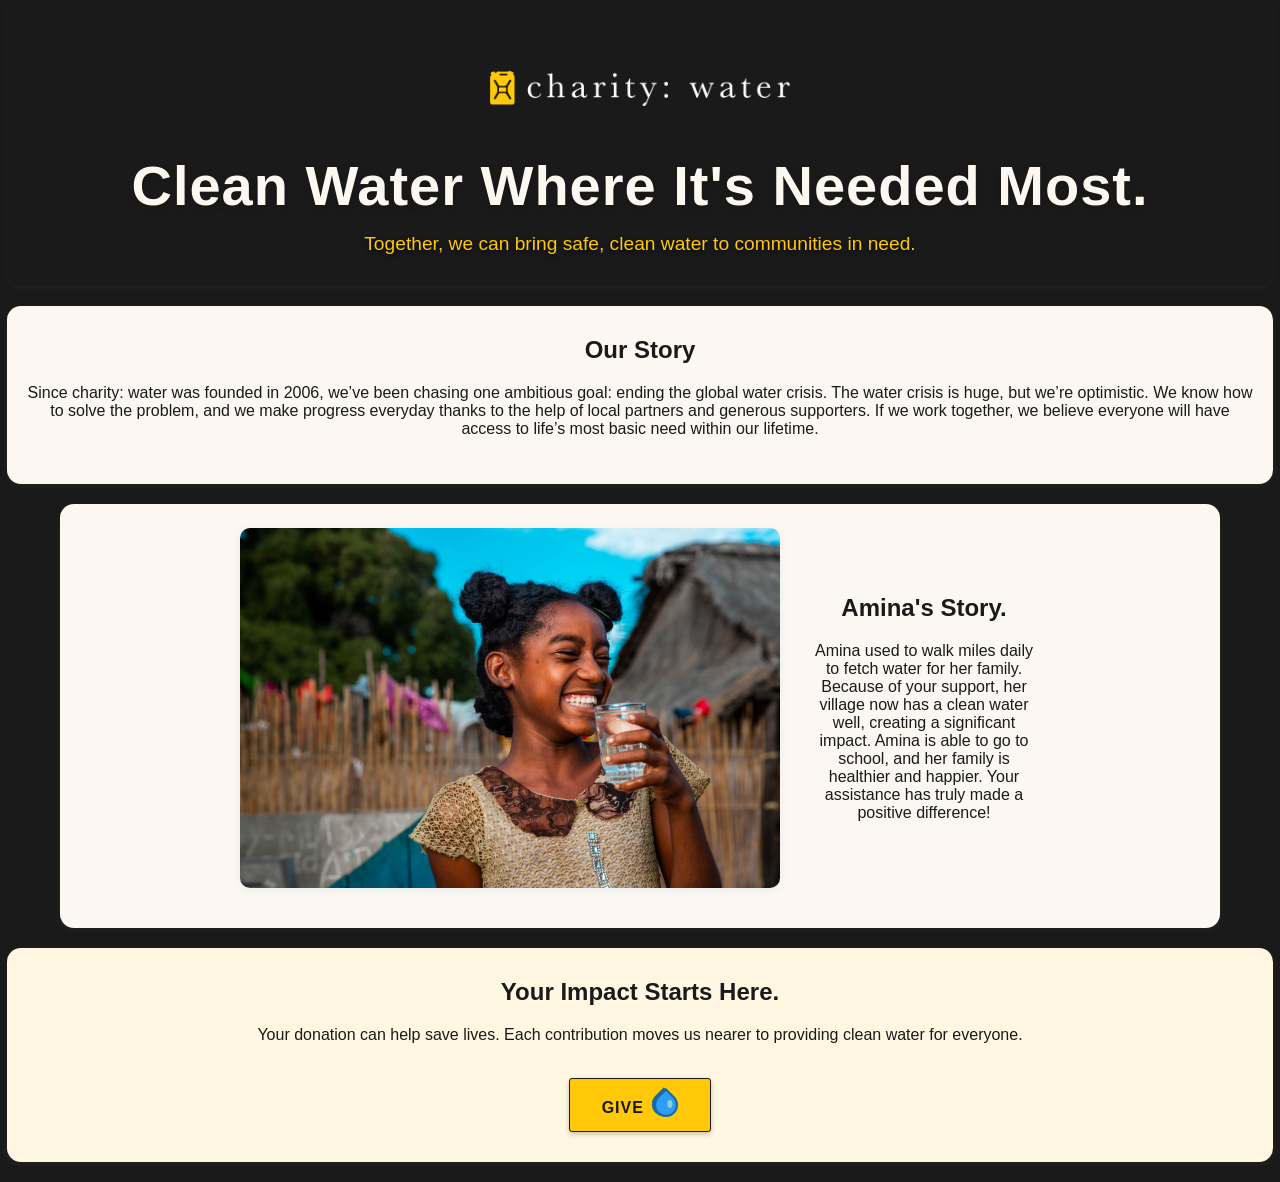
==== commit 509c3369: "Merge bf11a423c0b59f91ff89460e89aad4fbeaf4b39c into cb9a06643edb274144981ac21687853d99c956c7" ====
--- a/index.html
+++ b/index.html
@@ -3,104 +3,48 @@
 <head>
     <meta charset="UTF-8">
     <meta name="viewport" content="width=device-width, initial-scale=1.0">
-    <meta name="description" content="Join college students taking action for clean water with charity: water.">
-    <title>Make Your Move | charity: water</title>
-    <link rel="preconnect" href="https://fonts.googleapis.com">
-    <link rel="preconnect" href="https://fonts.gstatic.com" crossorigin>
-    <link href="https://fonts.googleapis.com/css2?family=DM+Sans:wght@400;500;700&family=Space+Grotesk:wght@500;600;700&display=swap" rel="stylesheet">
+    <title>Charity Water Landing Page</title>
     <link rel="stylesheet" href="styles.css">
 </head>
 <body>
-    <!-- The announcement bar gives visitors one quick reason to act today. -->
-    <div class="announcement">Campus Water Week is live <span aria-hidden="true">&#8594;</span> <a href="#join">Get involved</a></div>
+    <!-- Hero Section: This is the main banner at the top of the page -->
+    <section class="hero">
+        <!-- charity: water logo -->
+        <img src="img/charitywater_logo_horizontal_WhiteText.png" alt="charity: water logo" class="logo">
+        <!-- Main headline -->
+        <h1>Clean Water Where It's Needed Most.</h1>
+        <!-- Subheadline -->
+        <p>Together, we can bring safe, clean water to communities in need.</p>
+    </section>
+    <!-- Story Section: This tells the story of the nonprofit -->
+    <section class="story">
+        <h2>Our Story</h2>
+        <p>Since charity: water was founded in 2006, we’ve been chasing one ambitious goal: ending the global water crisis. The water crisis is huge, but we’re optimistic. We know how to solve the problem, and we make progress everyday thanks to the help of local partners and generous supporters. If we work together, we believe everyone will have access to life’s most basic need within our lifetime.</p>
+         
+    </section>
 
-    <header class="site-header">
-        <a class="logo-link" href="#top" aria-label="charity: water home">
-            <img src="img/cw_logo-2.png" alt="charity: water">
-        </a>
-        <nav aria-label="Main navigation">
-            <a href="#why-water">Why water</a>
-            <a href="#impact">Our impact</a>
-            <a href="#join">Take action</a>
-        </nav>
-        <a class="button button-small button-dark" href="#join">Join the movement <span aria-hidden="true">&#8594;</span></a>
-    </header>
+    <!-- Real-World Impact Story Section -->
+    <section class="impact-story">
+        <!-- Container for image and text -->
+        <div class="impact-content">
+            <!-- Impact image -->
+            <img src="img/Madagascar_2019_CG-2726.jpg" alt="Amina smiling with clean water" class="impact-image">
+            <div class="impact-text">
+                <!-- Section headline -->
+                <h2>Amina's Story.</h2>
+                <!-- Impact story text -->
+                <p>
+                    Amina used to walk miles daily to fetch water for her family. Because of your support, her village now has a clean water well, creating a significant impact. Amina is able to go to school, and her family is healthier and happier. Your assistance has truly made a positive difference!
+                </p>
+            </div>
+        </div>
+    </section>
 
-    <main id="top">
-        <!-- Hero: the main promise and the first action for a student visitor. -->
-        <section class="hero">
-            <div class="hero-copy">
-                <p class="eyebrow">A student-powered water movement</p>
-                <h1>Change the world.<br><span>Start with water.</span></h1>
-                <p class="hero-text">You have the ideas, the energy, and the people. Put them toward a future where every person has access to clean water.</p>
-                <div class="hero-actions">
-                    <a class="button button-yellow" href="#join">Start a campus campaign <span aria-hidden="true">&#8594;</span></a>
-                    <a class="text-link" href="#why-water">See why it matters <span aria-hidden="true">&#8595;</span></a>
-                </div>
-                <div class="hero-note"><span class="note-dot"></span> 100% of public donations fund clean water projects</div>
-            </div>
-            <div class="hero-photo" role="img" aria-label="Students smiling outside near a water project">
-                <div class="photo-label"><strong>Water is a</strong><br>human right.</div>
-            </div>
-        </section>
-
-        <section class="ticker" aria-label="Impact statistics">
-            <div><strong>771M</strong><span>people lack clean water</span></div>
-            <div><strong>12 hrs</strong><span>saved each week for girls</span></div>
-            <div><strong>100%</strong><span>of public donations to water</span></div>
-        </section>
-
-        <!-- This section explains the problem in a short, easy-to-scan way. -->
-        <section class="why-water" id="why-water">
-            <div class="section-heading">
-                <p class="eyebrow">The ripple effect</p>
-                <h2>Clean water changes<br><em>everything.</em></h2>
-            </div>
-            <div class="why-copy">
-                <p>Water is more than a basic need. It is the beginning of better health, more time in school, and more freedom to build a future.</p>
-                <a class="arrow-link" href="#impact">Explore the impact <span aria-hidden="true">&#8594;</span></a>
-            </div>
-        </section>
-
-        <section class="impact" id="impact">
-            <div class="impact-image">
-                <img src="https://images.unsplash.com/photo-1542810634-71277d95dcbb?auto=format&fit=crop&w=1100&q=85" alt="A child smiling while holding a yellow water container">
-                <span class="image-tag">Meet Amina, Ethiopia</span>
-            </div>
-            <div class="impact-story">
-                <p class="eyebrow">One well. A whole new day.</p>
-                <h2>“Now I can be a student, not just a water carrier.”</h2>
-                <p>Amina used to spend hours walking for water before school. When her community got a clean water well, she got her time back. Her story is one of millions that starts with one simple investment.</p>
-                <a class="arrow-link" href="#join">Help create the next story <span aria-hidden="true">&#8594;</span></a>
-            </div>
-        </section>
-
-        <!-- The form gives students a low-barrier way to stay connected. -->
-        <section class="join" id="join">
-            <div class="join-copy">
-                <img class="water-can" src="img/water-can-transparent.png" alt="Yellow water can icon">
-                <div>
-                    <p class="eyebrow">Your next move</p>
-                    <h2>Make clean water<br>your campus cause.</h2>
-                    <p>Get the toolkit, bring your people together, and turn your campus into part of the solution.</p>
-                </div>
-            </div>
-            <form class="signup-form" action="#signup-success">
-                <label for="email">Get the student action kit</label>
-                <div class="form-row">
-                    <input id="email" name="email" type="email" placeholder="Your college email" required>
-                    <button class="button button-dark" type="submit">Send it <span aria-hidden="true">&#8594;</span></button>
-                </div>
-                <p class="form-note">No spam. Just ideas for making an impact.</p>
-                <p class="success-message" id="signup-success" role="status">You are in. Check your inbox for the action kit.</p>
-            </form>
-        </section>
-    </main>
-
-    <footer class="site-footer">
-        <a class="logo-link" href="#top" aria-label="charity: water home"><img src="img/cw_logo-2.png" alt="charity: water"></a>
-        <p>Join the generation ending the water crisis.</p>
-        <a href="#top">Back to top <span aria-hidden="true">&#8593;</span></a>
-    </footer>
+    <!-- Call-to-Action Section: This encourages visitors to take action -->
+    <section class="call-to-action">
+        <h2>Your Impact Starts Here.</h2>
+        <p>Your donation can help save lives. Each contribution moves us nearer to providing clean water for everyone.</p>
+        <a href="#" class="donate-button">GIVE <span class="water-droplet" aria-hidden="true"></span></a>
+    </section>
 </body>
 </html>
--- a/styles.css
+++ b/styles.css
@@ -1,110 +1,255 @@
-:root {
-  --ink: #18242d;
-  --blue: #0078a8;
-  --yellow: #ffc907;
-  --paper: #f7f5ef;
-  --line: #d9e0df;
-  --white: #ffffff;
-}
-
-/* Basic page setup keeps the layout readable and easy to follow. */
-* { box-sizing: border-box; }
-html { scroll-behavior: smooth; }
+/* charity: water Brand Colors & Fonts
+
+Primary Colors:
+- Yellow:     #FFC907
+- Blue:       #2E9DF7
+
+Secondary Colors:
+- Light Blue: #8BD1CB
+- Green:      #4FCB53
+- Orange:     #FF902A
+- Red:        #F5402C
+- Dark Green: #159A48
+- Pink:       #F16061
+
+Fonts:
+- Proxima Nova
+- Avenir
+
+*/
+
+/* 
+  Charity: Water Landing Page Styles
+  This CSS uses the provided color palette and beginner-friendly styles.
+*/
+
+/* Set up the main font and background color for the whole page */
 body {
-  background: var(--paper);
-  color: var(--ink);
-  font-family: 'DM Sans', Arial, sans-serif;
+  background-color: #1a1a1a;
+  font-family: 'Proxima Nova', Avenir, sans-serif;
   margin: 0;
-  line-height: 1.5;
-}
-a { color: inherit; }
-.announcement { background: var(--yellow); font-size: 13px; font-weight: 700; padding: 9px 5%; text-align: center; }
-.announcement a { margin-left: 5px; }
-.site-header, .site-footer { align-items: center; display: flex; justify-content: space-between; margin: auto; max-width: 1240px; padding: 22px 5%; }
-.site-header { gap: 24px; }
-.logo-link img { display: block; max-width: 184px; width: 100%; }
-nav { display: flex; gap: 28px; margin-left: auto; }
-nav a, .site-footer a { font-size: 14px; font-weight: 700; text-decoration: none; }
-nav a:hover, .site-footer a:hover, .text-link:hover, .arrow-link:hover { color: var(--blue); }
-.button { align-items: center; border: 2px solid transparent; display: inline-flex; font-size: 14px; font-weight: 700; gap: 14px; justify-content: center; padding: 14px 19px; text-decoration: none; transition: transform .2s, background .2s; }
-.button:hover { transform: translateY(-3px); }
-.button-dark { background: var(--ink); color: var(--white); }
-.button-dark:hover { background: var(--blue); }
-.button-yellow { background: var(--yellow); color: var(--ink); }
-.button-small { padding: 11px 15px; white-space: nowrap; }
-main { overflow: hidden; }
-.hero { background: var(--blue); color: var(--white); display: flex; min-height: 570px; }
-.hero-copy { align-items: flex-start; display: flex; flex: 1; flex-direction: column; justify-content: center; padding: 74px 5% 74px max(5%, calc((100vw - 1240px) / 2)); }
-.eyebrow { font-size: 11px; font-weight: 700; letter-spacing: 2px; margin: 0 0 18px; text-transform: uppercase; }
-h1, h2 { font-family: 'Space Grotesk', Arial, sans-serif; line-height: .98; margin: 0; }
-h1 { font-size: clamp(46px, 6vw, 82px); letter-spacing: -3px; }
-h1 span, h2 em { color: var(--yellow); font-style: normal; }
-.hero-text { font-size: 18px; max-width: 480px; margin: 25px 0 30px; }
-.hero-actions { align-items: center; display: flex; flex-wrap: wrap; gap: 22px; }
-.text-link { font-size: 14px; font-weight: 700; text-decoration: none; }
-.hero-note { font-size: 12px; margin-top: 50px; opacity: .9; }
-.note-dot { background: var(--yellow); border-radius: 50%; display: inline-block; height: 9px; margin-right: 7px; width: 9px; }
-.hero-photo { background: linear-gradient(0deg, rgba(10, 47, 61, .3), transparent), url('https://images.unsplash.com/photo-1542810634-71277d95dcbb?auto=format&fit=crop&w=1200&q=85') center/cover; flex: 0 1 43%; min-height: 570px; position: relative; }
-.photo-label { background: var(--yellow); bottom: 36px; color: var(--ink); font-size: 15px; left: -24px; line-height: 1.1; padding: 18px 22px; position: absolute; }
-.photo-label strong { font-family: 'Space Grotesk', Arial, sans-serif; font-size: 24px; }
-.ticker { align-items: center; background: var(--white); display: flex; justify-content: space-around; padding: 26px 5%; }
-.ticker div { align-items: center; display: flex; gap: 13px; padding: 0 25px; }
-.ticker div + div { border-left: 1px solid var(--line); }
-.ticker strong { font-family: 'Space Grotesk', Arial, sans-serif; font-size: 26px; }
-.ticker span { color: #50606a; font-size: 12px; line-height: 1.2; max-width: 100px; }
-.why-water, .impact, .join { margin: auto; max-width: 1240px; padding: 110px 5%; }
-.why-water { align-items: flex-end; display: flex; justify-content: space-between; }
-h2 { font-size: clamp(39px, 5vw, 65px); letter-spacing: -2px; }
-.why-copy { max-width: 360px; }
-.why-copy p, .impact-story > p:not(.eyebrow), .join-copy p:not(.eyebrow) { color: #52616a; font-size: 17px; }
-.arrow-link { display: inline-block; font-size: 14px; font-weight: 700; margin-top: 13px; text-decoration: none; }
-.arrow-link span { color: var(--blue); font-size: 20px; margin-left: 8px; }
-.impact { align-items: center; background: var(--white); display: flex; gap: 8%; padding-bottom: 110px; padding-top: 0; }
-.impact-image { flex: 1 1 52%; position: relative; }
-.impact-image img { display: block; height: 490px; object-fit: cover; width: 100%; }
-.image-tag { background: var(--yellow); bottom: 0; font-size: 12px; font-weight: 700; left: 0; padding: 11px 15px; position: absolute; }
-.impact-story { flex: 1 1 40%; }
-.impact-story h2 { font-size: clamp(34px, 4vw, 53px); margin-bottom: 25px; }
-.join { align-items: center; background: var(--yellow); display: flex; gap: 8%; justify-content: space-between; max-width: none; padding-left: max(5%, calc((100vw - 1140px) / 2)); padding-right: max(5%, calc((100vw - 1140px) / 2)); }
-.join-copy { align-items: flex-start; display: flex; gap: 22px; max-width: 590px; }
-.water-can { height: 112px; object-fit: contain; width: 96px; }
-.join h2 { font-size: clamp(35px, 4vw, 54px); }
-.join-copy p:not(.eyebrow) { color: var(--ink); margin-bottom: 0; }
-.signup-form { max-width: 420px; width: 100%; }
-.signup-form label { display: block; font-size: 14px; font-weight: 700; margin-bottom: 10px; }
-.form-row { display: flex; }
-input { border: 2px solid var(--ink); font: inherit; min-width: 0; padding: 14px; width: 100%; }
-.form-row .button { border: 2px solid var(--ink); cursor: pointer; }
-.form-note { font-size: 12px; margin: 10px 0 0; }
-.success-message { display: none; font-size: 13px; font-weight: 700; margin: 12px 0 0; }
-.success-message:target { display: block; }
-.site-footer { gap: 20px; }
-.site-footer p { color: #52616a; font-size: 13px; margin: 0 auto 0 20px; }
-@media (max-width: 760px) {
-  .site-header { flex-wrap: wrap; }
-  nav { order: 3; width: 100%; justify-content: space-between; }
-  .hero { display: block; }
-  .hero-copy { min-height: 520px; padding: 70px 7%; }
-  .hero-photo { min-height: 400px; }
-  .photo-label { left: 7%; }
-  .ticker { align-items: flex-start; flex-direction: column; gap: 20px; padding: 30px 7%; }
-  .ticker div { padding: 0; }
-  .ticker div + div { border-left: 0; }
-  .why-water, .impact, .join { align-items: flex-start; display: block; padding: 75px 7%; }
-  .why-copy { margin-top: 35px; }
-  .impact-image { margin-bottom: 45px; }
-  .impact-image img { height: 360px; }
-  .join-copy { margin-bottom: 45px; }
-  .site-footer { align-items: flex-start; flex-direction: column; padding: 35px 7%; }
-  .site-footer p { margin: 0; }
-}
-@media (max-width: 460px) {
-  nav { gap: 10px; }
-  nav a { font-size: 12px; }
-  .site-header .button-small { font-size: 12px; padding: 9px; }
-  .hero-actions, .form-row { align-items: stretch; flex-direction: column; }
-  .hero-actions .button { width: 100%; }
-  .form-row .button { width: 100%; }
-  .join-copy { display: block; }
-  .water-can { height: 80px; margin-bottom: 22px; width: 70px; }
+  padding: 0;
+  color: #1a1a1a;
+}
+
+  /* Use the same warm-white color for all paragraph text */
+  p {
+    color: #fcf7f0;
+  }
+
+/* Add a slight shadow and rounded corners to each section for depth */
+section {
+  background: #fcf7f0; /* Warm-white background for sections */
+  border-radius: 14px; /* Rounded corners */
+  box-shadow: 0 2px 6px #232324; /* Soft black shadow */
+  margin: 7px 7px; /* Space between sections */
+  padding: 24px 30px;
+}
+
+/* Hero Section Styles */
+.hero {
+  position: relative; /* Needed for overlay */
+  /* Use a solid background instead of a header picture */
+  background-color: #1a1a1a;
+  color: #fcf7f0;                 /* White text for contrast */
+  text-align: center;          /* Center the text */
+  padding: 64px 12px 12px;     /* Add more space above the logo */
+  border-radius: 0 0 16px 16px; /* Only round bottom corners */
+
+}
+
+/* Keep the logo centered and readable above the main headline */
+.logo {
+  display: block;
+  width: 300px;
+  max-width: 80%;
+  margin: 0 auto 24px;
+}
+
+/* Make the headline bold and modern */
+.hero h1 {
+  font-size: 3.5em;
+  font-weight: bold;
+  letter-spacing: 1px;
+  margin-bottom: 15px;
+  color: #fcf7f0;
+  text-shadow: 0 3px 8px rgba(0,0,0,0.15); /* Soft shadow for readability */
+}
+
+/* Style the subheadline */
+.hero p {
+  font-size: 1.2em;
+  margin-top: 0;
+  color: #FFC907;
+  text-shadow: 0 2px 5px rgba(0, 0, 0, 0.7);
+}
+
+/* Story Section Styles */
+.story {
+  background-color: #fcf7f0;
+  color: #1a1a1a;
+  text-align: center;
+  padding: 30px 20px;
+}
+
+/* Center Amina's impact story */
+.impact-story {
+  background-color: #fcf7f0;
+  color: #1a1a1a;
+  text-align: center;
+  max-width: 1100px;
+  margin-left: auto;
+  margin-right: auto;
+}
+
+/* Add accent color to section headings */
+h2 {
+  color: #1a1a1a;
+  margin-top: 0;
+  font-weight: bold;
+}
+
+/* Call-to-Action Section Styles */
+.call-to-action {
+  background-color: #fff7e1;
+  color: #1a1a1a;
+  text-align: center;
+  padding: 30px 20px;
+}
+
+.story p,
+.impact-story p,
+.call-to-action p {
+  color: #1a1a1a;
+}
+
+/* Style the impact story image */
+.impact-image {
+  width: 100%;
+  max-width: 540px;
+  border-radius: 10px;
+  margin-bottom: 16px;
+  box-shadow: 0 2px 8px rgba(46, 157, 247, 0.10);
+}
+
+/* Donate Button Styles */
+.donate-button {
+  display: inline-block;
+  background-color: #FFC907;
+  color: #1a1a1a;
+  padding: 14px 32px;
+  text-decoration: none;
+  border: 1px solid #1a1a1a;
+  border-radius: 3px;
+  font-weight: bold;
+  font-size: 1em;
+  letter-spacing: 1px;
+  text-transform: uppercase;
+  margin-top: 18px;
+  box-shadow: 0 2px 5px rgba(26, 26, 26, 0.25);
+  transition: background 0.2s, transform 0.2s, box-shadow 0.2s;
+  cursor: pointer;
+}
+
+.water-droplet {
+  display: inline-block;
+  width: 20px;
+  height: 20px;
+  margin-left: 5px;
+  vertical-align: -4px;
+  background-color: #2E9DF7;
+  border: 2px solid #1769a8;
+  border-radius: 50% 50% 50% 0;
+  transform: rotate(135deg);
+  box-shadow: 1px 2px 0 #1769a8;
+  position: relative;
+}
+
+.water-droplet::after {
+  content: "";
+  position: absolute;
+  width: 5px;
+  height: 8px;
+  top: 4px;
+  left: 4px;
+  border-radius: 50%;
+  background-color: #8BD1CB;
+  transform: rotate(45deg);
+}
+
+/* Change button color when hovered */
+.donate-button:hover {
+  background-color: #e5b400;
+  transform: translateY(-1px);
+  box-shadow: 0 3px 7px rgba(26, 26, 26, 0.3);
+}
+
+/* Add some spacing between sections */
+section {
+  margin-bottom: 20px;
+}
+
+/* 
+  Media Queries for Responsive Design
+  Media queries help make your website look good on different screen sizes,
+  like phones (small screens) and computers (large screens).
+*/
+
+/* This media query applies styles when the screen is 600px wide or less (like on most phones) */
+@media (max-width: 600px) {
+  /* Make hero section padding smaller on small screens */
+  .hero {
+    padding: 32px 8px;
+    font-size: 1em;
+  }
+
+  /* Make headline font size smaller so it fits on small screens */
+  .hero h1 {
+    font-size: 1.4em;
+  }
+
+  /* Make subheadline font size smaller */
+  .hero p {
+    font-size: 1em;
+  }
+
+  /* Make story and call-to-action sections have less padding */
+  .story,
+  .call-to-action,
+  .donation-section {
+    padding: 14px 8px;
+  }
+
+  /* Make impact story image smaller and stack above the text */
+  .impact-content {
+    display: block; /* Stack items vertically */
+    text-align: center;
+  }
+
+  .impact-image {
+    width: 90%;    /* Make image take up most of the width */
+    max-width: 300px;
+  }
+}
+
+/* This media query applies styles when the screen is wider than 600px (like on tablets and computers) */
+@media (min-width: 601px) {
+  /* Show image and text side by side in the impact story */
+  .impact-content {
+    display: flex;           /* Place items in a row */
+    align-items: center;     /* Vertically center items */
+    justify-content: center; /* Center the whole group */
+    gap: 28px;               /* Space between image and text */
+    text-align: center;
+    max-width: 800px;
+    margin: 0 auto;
+  }
+
+  .impact-image {
+    width: 540px;
+  }
+
+  .impact-text {
+    max-width: 420px;
+  }
 }
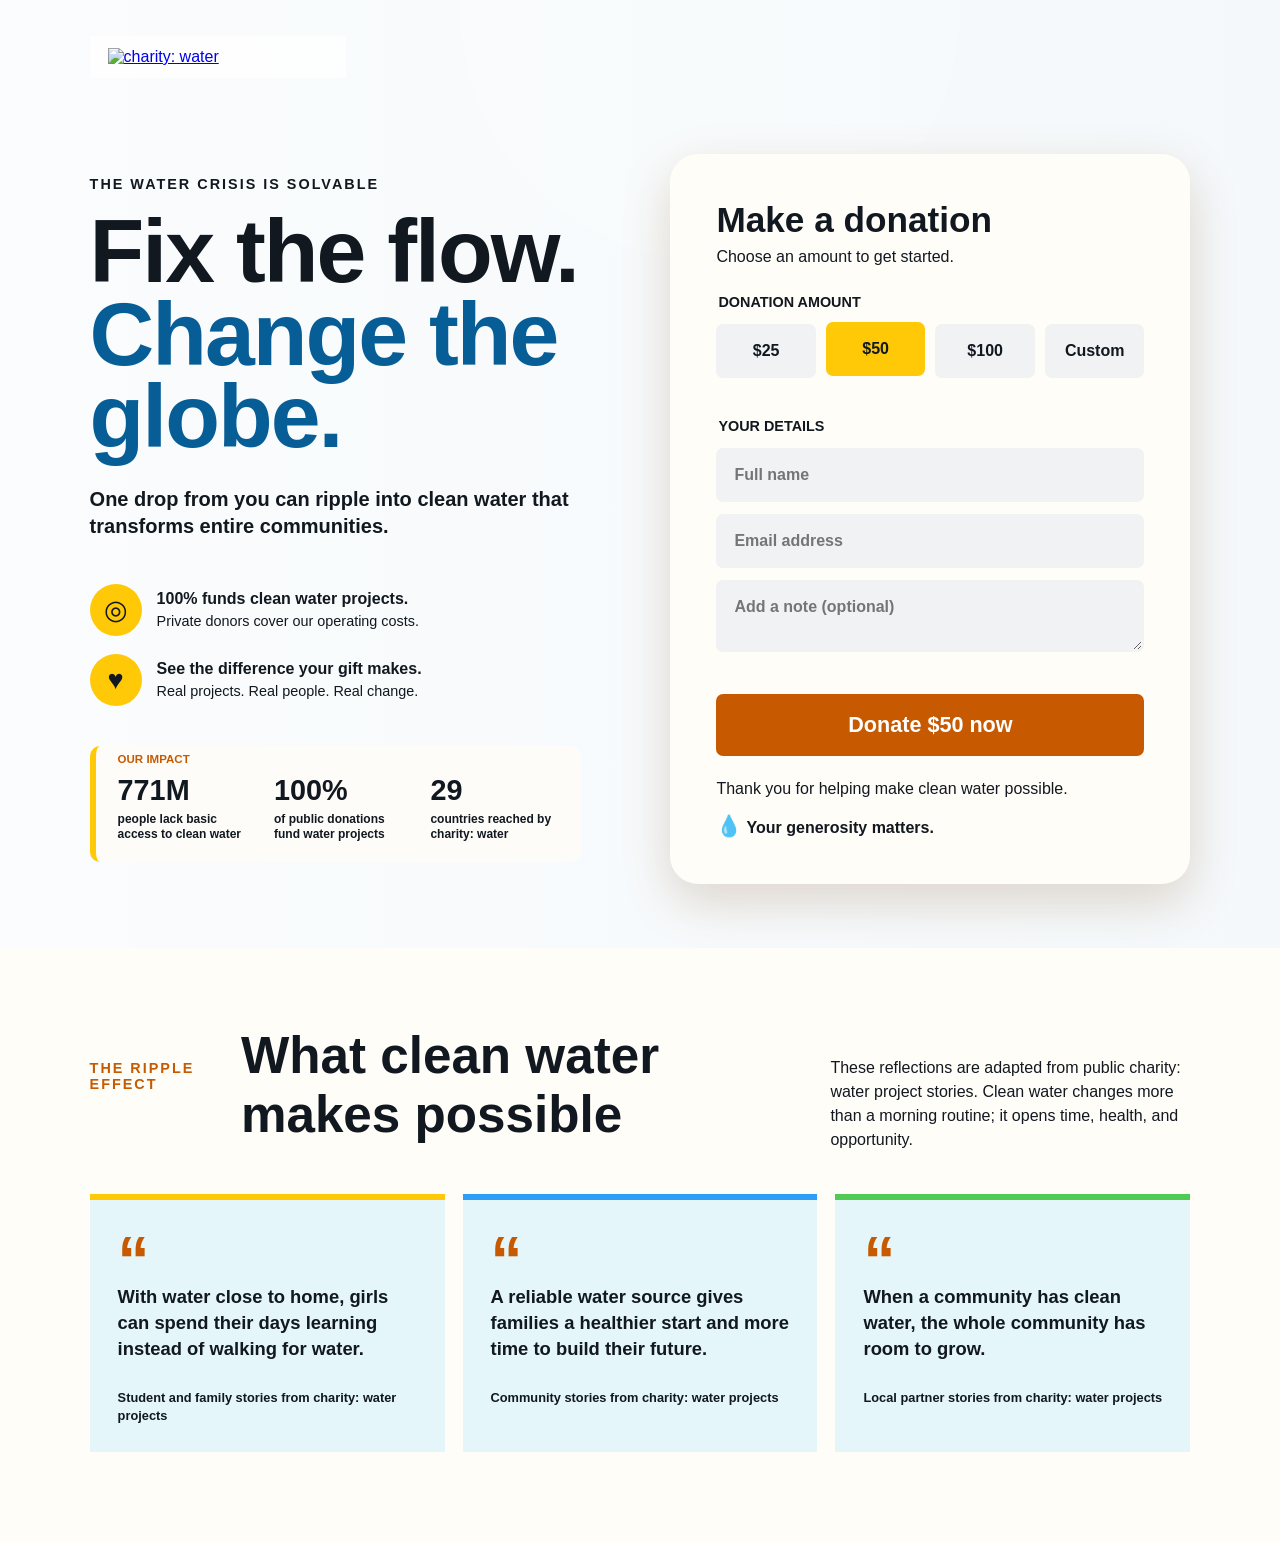
==== commit 75063922: "Merge b861b70d753e2aba29ae029207f1d487e47cf749 into cb9a06643edb274144981ac21687853d99c956c7" ====
--- a/index.html
+++ b/index.html
@@ -3,48 +3,134 @@
 <head>
     <meta charset="UTF-8">
     <meta name="viewport" content="width=device-width, initial-scale=1.0">
-    <title>Charity Water Landing Page</title>
+    <meta name="description" content="Help charity: water bring clean water to communities around the world.">
+    <title>Fix the flow | charity: water</title>
     <link rel="stylesheet" href="styles.css">
 </head>
 <body>
-    <!-- Hero Section: This is the main banner at the top of the page -->
     <section class="hero">
-        <!-- charity: water logo -->
-        <img src="img/charitywater_logo_horizontal_WhiteText.png" alt="charity: water logo" class="logo">
-        <!-- Main headline -->
-        <h1>Clean Water Where It's Needed Most.</h1>
-        <!-- Subheadline -->
-        <p>Together, we can bring safe, clean water to communities in need.</p>
-    </section>
-    <!-- Story Section: This tells the story of the nonprofit -->
-    <section class="story">
-        <h2>Our Story</h2>
-        <p>Since charity: water was founded in 2006, we’ve been chasing one ambitious goal: ending the global water crisis. The water crisis is huge, but we’re optimistic. We know how to solve the problem, and we make progress everyday thanks to the help of local partners and generous supporters. If we work together, we believe everyone will have access to life’s most basic need within our lifetime.</p>
-         
-    </section>
+        <header class="site-header">
+            <a href="#top" class="brand" aria-label="charity: water home">
+                <img src="img/cw_logo.png" alt="charity: water">
+            </a>
+        </header>
 
-    <!-- Real-World Impact Story Section -->
-    <section class="impact-story">
-        <!-- Container for image and text -->
-        <div class="impact-content">
-            <!-- Impact image -->
-            <img src="img/Madagascar_2019_CG-2726.jpg" alt="Amina smiling with clean water" class="impact-image">
-            <div class="impact-text">
-                <!-- Section headline -->
-                <h2>Amina's Story.</h2>
-                <!-- Impact story text -->
-                <p>
-                    Amina used to walk miles daily to fetch water for her family. Because of your support, her village now has a clean water well, creating a significant impact. Amina is able to go to school, and her family is healthier and happier. Your assistance has truly made a positive difference!
-                </p>
+        <div class="hero-content" id="top">
+            <div class="message">
+                <p class="eyebrow">The water crisis is solvable</p>
+                <h1>Fix the flow.<br><span>Change the globe.</span></h1>
+                <p class="intro">One drop from you can ripple into clean water that transforms entire communities.</p>
+
+                <div class="reasons">
+                    <div class="reason">
+                        <span class="reason-icon">&#9678;</span>
+                        <p><strong>100% funds clean water projects.</strong><br><small>Private donors cover our operating costs.</small></p>
+                    </div>
+                    <div class="reason">
+                        <span class="reason-icon">&#9829;</span>
+                        <p><strong>See the difference your gift makes.</strong><br><small>Real projects. Real people. Real change.</small></p>
+                    </div>
+                </div>
+
+                <div class="impact-stats" aria-label="charity: water impact statistics">
+                    <p class="stats-label">Our impact</p>
+                    <div class="stat">
+                        <strong>771M</strong>
+                        <span>people lack basic access to clean water</span>
+                    </div>
+                    <div class="stat">
+                        <strong>100%</strong>
+                        <span>of public donations fund water projects</span>
+                    </div>
+                    <div class="stat">
+                        <strong>29</strong>
+                        <span>countries reached by charity: water</span>
+                    </div>
+                </div>
             </div>
+
+            <form class="donation-card" id="donation-form">
+                <h2>Make a donation</h2>
+                <p class="form-intro">Choose an amount to get started.</p>
+                <fieldset>
+                    <legend>Donation amount</legend>
+                    <div class="amount-options">
+                        <button type="button" class="amount-button" data-amount="$25">$25</button>
+                        <button type="button" class="amount-button selected" data-amount="$50">$50</button>
+                        <button type="button" class="amount-button" data-amount="$100">$100</button>
+                        <button type="button" class="amount-button" data-amount="Custom">Custom</button>
+                    </div>
+                </fieldset>
+
+                <fieldset class="details">
+                    <legend>Your details</legend>
+                    <label>
+                        <span class="sr-only">Full name</span>
+                        <input type="text" name="name" placeholder="Full name" required>
+                    </label>
+                    <label>
+                        <span class="sr-only">Email address</span>
+                        <input type="email" name="email" placeholder="Email address" required>
+                    </label>
+                    <label>
+                        <span class="sr-only">Add a note (optional)</span>
+                        <textarea name="note" placeholder="Add a note (optional)" rows="2"></textarea>
+                    </label>
+                </fieldset>
+
+                <button type="submit" class="donate-button">Donate <span id="chosen-amount">$50</span> now</button>
+                <p class="thank-you" id="thank-you" aria-live="polite">Thank you for helping make clean water possible.</p>
+                <p class="generosity"><span>&#128167;</span> Your generosity matters.</p>
+            </form>
         </div>
     </section>
 
-    <!-- Call-to-Action Section: This encourages visitors to take action -->
-    <section class="call-to-action">
-        <h2>Your Impact Starts Here.</h2>
-        <p>Your donation can help save lives. Each contribution moves us nearer to providing clean water for everyone.</p>
-        <a href="#" class="donate-button">GIVE <span class="water-droplet" aria-hidden="true"></span></a>
+    <section class="voices" aria-labelledby="voices-heading">
+        <div class="voices-heading">
+            <p class="eyebrow">The ripple effect</p>
+            <h2 id="voices-heading">What clean water makes possible</h2>
+            <p>These reflections are adapted from public charity: water project stories. Clean water changes more than a morning routine; it opens time, health, and opportunity.</p>
+        </div>
+        <div class="voice-list">
+            <article class="voice-card">
+                <span class="quote-mark">&ldquo;</span>
+                <blockquote>With water close to home, girls can spend their days learning instead of walking for water.</blockquote>
+                <p>Student and family stories from charity: water projects</p>
+            </article>
+            <article class="voice-card">
+                <span class="quote-mark">&ldquo;</span>
+                <blockquote>A reliable water source gives families a healthier start and more time to build their future.</blockquote>
+                <p>Community stories from charity: water projects</p>
+            </article>
+            <article class="voice-card">
+                <span class="quote-mark">&ldquo;</span>
+                <blockquote>When a community has clean water, the whole community has room to grow.</blockquote>
+                <p>Local partner stories from charity: water projects</p>
+            </article>
+        </div>
     </section>
+
+    <script>
+        const amountButtons = document.querySelectorAll('.amount-button');
+        const chosenAmount = document.querySelector('#chosen-amount');
+        const donationForm = document.querySelector('#donation-form');
+        const thankYou = document.querySelector('#thank-you');
+
+        amountButtons.forEach(function (button) {
+            button.addEventListener('click', function () {
+                amountButtons.forEach(function (item) {
+                    item.classList.remove('selected');
+                });
+                button.classList.add('selected');
+                chosenAmount.textContent = button.dataset.amount;
+            });
+        });
+
+        donationForm.addEventListener('submit', function (event) {
+            event.preventDefault();
+            thankYou.textContent = 'Thank you! Your first step toward clean water is ready.';
+            donationForm.classList.add('submitted');
+        });
+    </script>
 </body>
 </html>
--- a/styles.css
+++ b/styles.css
@@ -1,255 +1,455 @@
-/* charity: water Brand Colors & Fonts
-
-Primary Colors:
-- Yellow:     #FFC907
-- Blue:       #2E9DF7
-
-Secondary Colors:
-- Light Blue: #8BD1CB
-- Green:      #4FCB53
-- Orange:     #FF902A
-- Red:        #F5402C
-- Dark Green: #159A48
-- Pink:       #F16061
-
-Fonts:
-- Proxima Nova
-- Avenir
-
-*/
-
-/* 
-  Charity: Water Landing Page Styles
-  This CSS uses the provided color palette and beginner-friendly styles.
-*/
-
-/* Set up the main font and background color for the whole page */
+:root {
+  --yellow: #ffc907;
+  --blue: #2e9df7;
+  --ink: #111820;
+  --paper: #fffdf8;
+  --orange: #c75a00;
+}
+
+/* Simple base styles for the whole page. */
+* {
+  box-sizing: border-box;
+}
+
 body {
-  background-color: #1a1a1a;
-  font-family: 'Proxima Nova', Avenir, sans-serif;
+  background-color: #f4f8fb;
+  color: var(--ink);
+  font-family: 'Avenir', 'Proxima Nova', Arial, sans-serif;
+  margin: 0;
+  min-width: 320px;
+}
+
+.hero {
+  background-image: linear-gradient(90deg, rgba(255, 255, 255, .55), rgba(255, 255, 255, .08)), url('https://images.unsplash.com/photo-1506744038136-46273834b3fb?auto=format&fit=crop&w=1500&q=80');
+  background-position: center;
+  background-size: cover;
+  min-height: 100vh;
+  overflow: hidden;
+  padding: 36px 7vw 64px;
+  position: relative;
+}
+
+.hero::after {
+  background: rgba(255, 255, 255, .12);
+  border-radius: 50%;
+  content: '';
+  height: 500px;
+  position: absolute;
+  right: 25%;
+  top: -240px;
+  width: 500px;
+}
+
+.site-header,
+.hero-content {
+  margin: 0 auto;
+  max-width: 1240px;
+  position: relative;
+  z-index: 1;
+}
+
+.brand {
+  background: rgba(255, 255, 255, .8);
+  display: inline-block;
+  padding: 12px 18px;
+}
+
+.brand img {
+  display: block;
+  max-width: 220px;
+  width: 42vw;
+}
+
+.hero-content {
+  align-items: center;
+  display: flex;
+  gap: 7vw;
+  justify-content: space-between;
+  padding-top: 76px;
+}
+
+.message {
+  max-width: 600px;
+}
+
+.eyebrow {
+  font-size: .9rem;
+  font-weight: bold;
+  letter-spacing: 2px;
+  margin: 0 0 18px;
+  text-transform: uppercase;
+}
+
+.message h1 {
+  font-size: clamp(3.2rem, 7vw, 6.3rem);
+  letter-spacing: -2px;
+  line-height: .92;
+  margin: 0;
+}
+
+.message h1 span {
+  color: #075e96;
+}
+
+.intro {
+  font-size: 1.25rem;
+  font-weight: bold;
+  line-height: 1.35;
+  margin: 28px 0 44px;
+  max-width: 480px;
+}
+
+.reason {
+  align-items: center;
+  display: flex;
+  gap: 15px;
+  margin: 18px 0;
+}
+
+.reason-icon {
+  align-items: center;
+  background: var(--yellow);
+  border-radius: 50%;
+  display: flex;
+  font-size: 1.7rem;
+  height: 52px;
+  justify-content: center;
+  width: 52px;
+}
+
+.reason p {
+  line-height: 1.35;
+  margin: 0;
+}
+
+.reason small {
+  font-size: .9rem;
+}
+
+.impact-stats {
+  background: rgba(255, 253, 248, .86);
+  border-left: 6px solid var(--yellow);
+  border-radius: 10px;
+  display: flex;
+  gap: 28px;
+  margin-top: 40px;
+  padding: 20px 22px;
+  position: relative;
+}
+
+.stats-label {
+  color: var(--orange);
+  font-size: .72rem;
+  font-weight: bold;
+  left: 22px;
+  margin: 0;
+  position: absolute;
+  text-transform: uppercase;
+  top: 7px;
+}
+
+.stat {
+  flex: 1;
+  padding-top: 10px;
+}
+
+.stat strong {
+  display: block;
+  font-size: 1.8rem;
+  line-height: 1;
+}
+
+.stat span {
+  display: block;
+  font-size: .75rem;
+  font-weight: bold;
+  line-height: 1.25;
+  margin-top: 7px;
+}
+
+.donation-card {
+  background: var(--paper);
+  border-radius: 28px;
+  box-shadow: 0 18px 50px rgba(122, 69, 15, .2);
+  max-width: 520px;
+  padding: 46px;
+  width: 100%;
+}
+
+.donation-card h2 {
+  font-size: 2.2rem;
+  margin: 0 0 8px;
+}
+
+.form-intro {
+  margin: 0 0 28px;
+}
+
+fieldset {
+  border: 0;
   margin: 0;
   padding: 0;
-  color: #1a1a1a;
-}
-
-  /* Use the same warm-white color for all paragraph text */
-  p {
-    color: #fcf7f0;
-  }
-
-/* Add a slight shadow and rounded corners to each section for depth */
-section {
-  background: #fcf7f0; /* Warm-white background for sections */
-  border-radius: 14px; /* Rounded corners */
-  box-shadow: 0 2px 6px #232324; /* Soft black shadow */
-  margin: 7px 7px; /* Space between sections */
-  padding: 24px 30px;
-}
-
-/* Hero Section Styles */
-.hero {
-  position: relative; /* Needed for overlay */
-  /* Use a solid background instead of a header picture */
-  background-color: #1a1a1a;
-  color: #fcf7f0;                 /* White text for contrast */
-  text-align: center;          /* Center the text */
-  padding: 64px 12px 12px;     /* Add more space above the logo */
-  border-radius: 0 0 16px 16px; /* Only round bottom corners */
-
-}
-
-/* Keep the logo centered and readable above the main headline */
-.logo {
+}
+
+legend {
+  font-size: .9rem;
+  font-weight: bold;
+  margin-bottom: 14px;
+  text-transform: uppercase;
+}
+
+.amount-options {
+  display: flex;
+  gap: 10px;
+}
+
+.amount-button,
+input,
+textarea {
+  background: #f1f2f3;
+  border: 2px solid transparent;
+  border-radius: 7px;
+  color: var(--ink);
+  font: inherit;
+  font-weight: bold;
+  padding: 16px;
+}
+
+.amount-button {
+  cursor: pointer;
+  flex: 1;
+  transition: background .2s, transform .2s;
+}
+
+.amount-button:hover,
+.amount-button.selected {
+  background: var(--yellow);
+  transform: translateY(-2px);
+}
+
+.details {
+  margin-top: 40px;
+}
+
+label {
   display: block;
-  width: 300px;
-  max-width: 80%;
-  margin: 0 auto 24px;
-}
-
-/* Make the headline bold and modern */
-.hero h1 {
-  font-size: 3.5em;
-  font-weight: bold;
-  letter-spacing: 1px;
-  margin-bottom: 15px;
-  color: #fcf7f0;
-  text-shadow: 0 3px 8px rgba(0,0,0,0.15); /* Soft shadow for readability */
-}
-
-/* Style the subheadline */
-.hero p {
-  font-size: 1.2em;
-  margin-top: 0;
-  color: #FFC907;
-  text-shadow: 0 2px 5px rgba(0, 0, 0, 0.7);
-}
-
-/* Story Section Styles */
-.story {
-  background-color: #fcf7f0;
-  color: #1a1a1a;
-  text-align: center;
-  padding: 30px 20px;
-}
-
-/* Center Amina's impact story */
-.impact-story {
-  background-color: #fcf7f0;
-  color: #1a1a1a;
-  text-align: center;
-  max-width: 1100px;
-  margin-left: auto;
-  margin-right: auto;
-}
-
-/* Add accent color to section headings */
-h2 {
-  color: #1a1a1a;
-  margin-top: 0;
-  font-weight: bold;
-}
-
-/* Call-to-Action Section Styles */
-.call-to-action {
-  background-color: #fff7e1;
-  color: #1a1a1a;
-  text-align: center;
-  padding: 30px 20px;
-}
-
-.story p,
-.impact-story p,
-.call-to-action p {
-  color: #1a1a1a;
-}
-
-/* Style the impact story image */
-.impact-image {
+  margin-bottom: 12px;
+}
+
+input,
+textarea {
   width: 100%;
-  max-width: 540px;
-  border-radius: 10px;
-  margin-bottom: 16px;
-  box-shadow: 0 2px 8px rgba(46, 157, 247, 0.10);
-}
-
-/* Donate Button Styles */
+}
+
+textarea {
+  resize: vertical;
+}
+
+input:focus,
+textarea:focus {
+  border-color: var(--blue);
+  outline: 0;
+}
+
 .donate-button {
-  display: inline-block;
-  background-color: #FFC907;
-  color: #1a1a1a;
-  padding: 14px 32px;
-  text-decoration: none;
-  border: 1px solid #1a1a1a;
-  border-radius: 3px;
-  font-weight: bold;
-  font-size: 1em;
-  letter-spacing: 1px;
-  text-transform: uppercase;
-  margin-top: 18px;
-  box-shadow: 0 2px 5px rgba(26, 26, 26, 0.25);
-  transition: background 0.2s, transform 0.2s, box-shadow 0.2s;
+  background: var(--orange);
+  border: 0;
+  border-radius: 7px;
+  color: white;
   cursor: pointer;
-}
-
-.water-droplet {
-  display: inline-block;
-  width: 20px;
-  height: 20px;
-  margin-left: 5px;
-  vertical-align: -4px;
-  background-color: #2E9DF7;
-  border: 2px solid #1769a8;
-  border-radius: 50% 50% 50% 0;
-  transform: rotate(135deg);
-  box-shadow: 1px 2px 0 #1769a8;
-  position: relative;
-}
-
-.water-droplet::after {
-  content: "";
+  font: inherit;
+  font-size: 1.35rem;
+  font-weight: bold;
+  margin-top: 26px;
+  padding: 18px;
+  transition: background .2s, transform .2s;
+  width: 100%;
+}
+
+.donate-button:hover {
+  background: #a64500;
+  transform: translateY(-2px);
+}
+
+.thank-you {
+  margin: 24px 0 0;
+}
+
+.generosity {
+  font-weight: bold;
+  margin-bottom: 0;
+}
+
+.generosity span {
+  color: #31c9e2;
+  font-size: 1.3rem;
+}
+
+.submitted .thank-you {
+  color: #087c4a;
+  font-weight: bold;
+}
+
+.voices {
+  background: var(--paper);
+  padding: 78px 7vw 90px;
+}
+
+.voices-heading,
+.voice-list {
+  margin: 0 auto;
+  max-width: 1240px;
+}
+
+.voices-heading {
+  display: flex;
+  align-items: baseline;
+  gap: 28px;
+  justify-content: space-between;
+}
+
+.voices-heading .eyebrow {
+  color: var(--orange);
+  margin: 0;
+}
+
+.voices h2 {
+  font-size: clamp(2rem, 4vw, 3.5rem);
+  margin: 0;
+}
+
+.voices-heading > p:last-child {
+  line-height: 1.5;
+  margin: 0;
+  max-width: 360px;
+}
+
+.voice-list {
+  display: flex;
+  gap: 18px;
+  margin-top: 42px;
+}
+
+.voice-card {
+  background: #e5f6fa;
+  border-top: 6px solid var(--yellow);
+  flex: 1;
+  padding: 28px;
+}
+
+.voice-card:nth-child(2) {
+  border-top-color: var(--blue);
+}
+
+.voice-card:nth-child(3) {
+  border-top-color: #4fcb53;
+}
+
+.quote-mark {
+  color: var(--orange);
+  display: block;
+  font-size: 4rem;
+  font-weight: bold;
+  height: 42px;
+  line-height: 1;
+}
+
+.voice-card blockquote {
+  font-size: 1.15rem;
+  font-weight: bold;
+  line-height: 1.4;
+  margin: 14px 0 28px;
+}
+
+.voice-card > p {
+  font-size: .8rem;
+  font-weight: bold;
+  line-height: 1.35;
+  margin: 0;
+}
+
+.sr-only {
+  height: 1px;
+  margin: -1px;
+  overflow: hidden;
   position: absolute;
-  width: 5px;
-  height: 8px;
-  top: 4px;
-  left: 4px;
-  border-radius: 50%;
-  background-color: #8BD1CB;
-  transform: rotate(45deg);
-}
-
-/* Change button color when hovered */
-.donate-button:hover {
-  background-color: #e5b400;
-  transform: translateY(-1px);
-  box-shadow: 0 3px 7px rgba(26, 26, 26, 0.3);
-}
-
-/* Add some spacing between sections */
-section {
-  margin-bottom: 20px;
-}
-
-/* 
-  Media Queries for Responsive Design
-  Media queries help make your website look good on different screen sizes,
-  like phones (small screens) and computers (large screens).
-*/
-
-/* This media query applies styles when the screen is 600px wide or less (like on most phones) */
-@media (max-width: 600px) {
-  /* Make hero section padding smaller on small screens */
+  width: 1px;
+}
+
+@media (max-width: 800px) {
   .hero {
-    padding: 32px 8px;
-    font-size: 1em;
-  }
-
-  /* Make headline font size smaller so it fits on small screens */
-  .hero h1 {
-    font-size: 1.4em;
-  }
-
-  /* Make subheadline font size smaller */
-  .hero p {
-    font-size: 1em;
-  }
-
-  /* Make story and call-to-action sections have less padding */
-  .story,
-  .call-to-action,
-  .donation-section {
-    padding: 14px 8px;
-  }
-
-  /* Make impact story image smaller and stack above the text */
-  .impact-content {
-    display: block; /* Stack items vertically */
-    text-align: center;
+    padding: 26px 5vw 48px;
+  }
+
+  .hero-content {
+    align-items: stretch;
+    flex-direction: column;
+    gap: 45px;
+    padding-top: 56px;
+  }
+
+  .message {
+    max-width: 650px;
+  }
+
+  .message h1 {
+    font-size: clamp(3rem, 12vw, 5rem);
+  }
+
+  .impact-stats {
+    gap: 18px;
+  }
+
+  .donation-card {
+    align-self: center;
+  }
+
+  .voices-heading {
+    align-items: flex-start;
+    flex-direction: column;
+    gap: 14px;
+  }
+
+  .voice-list {
+    flex-direction: column;
+  }
+}
+
+@media (max-width: 480px) {
+  .brand img {
+    width: 180px;
+  }
+
+  .donation-card {
+    border-radius: 18px;
+    padding: 28px 20px;
+  }
+
+  .donation-card h2 {
+    font-size: 1.8rem;
+  }
+
+  .impact-stats {
+    gap: 12px;
+  }
+
+  .stat strong {
+    font-size: 1.45rem;
+  }
+
+  .stat span {
+    font-size: .7rem;
+  }
+
+  .amount-options {
+    flex-wrap: wrap;
+  }
+
+  .amount-button {
+    flex-basis: 40%;
   }
 
   .impact-image {
-    width: 90%;    /* Make image take up most of the width */
-    max-width: 300px;
-  }
-}
-
-/* This media query applies styles when the screen is wider than 600px (like on tablets and computers) */
-@media (min-width: 601px) {
-  /* Show image and text side by side in the impact story */
-  .impact-content {
-    display: flex;           /* Place items in a row */
-    align-items: center;     /* Vertically center items */
-    justify-content: center; /* Center the whole group */
-    gap: 28px;               /* Space between image and text */
-    text-align: center;
-    max-width: 800px;
-    margin: 0 auto;
-  }
-
-  .impact-image {
-    width: 540px;
-  }
-
-  .impact-text {
-    max-width: 420px;
+    width: 300px;
   }
 }
